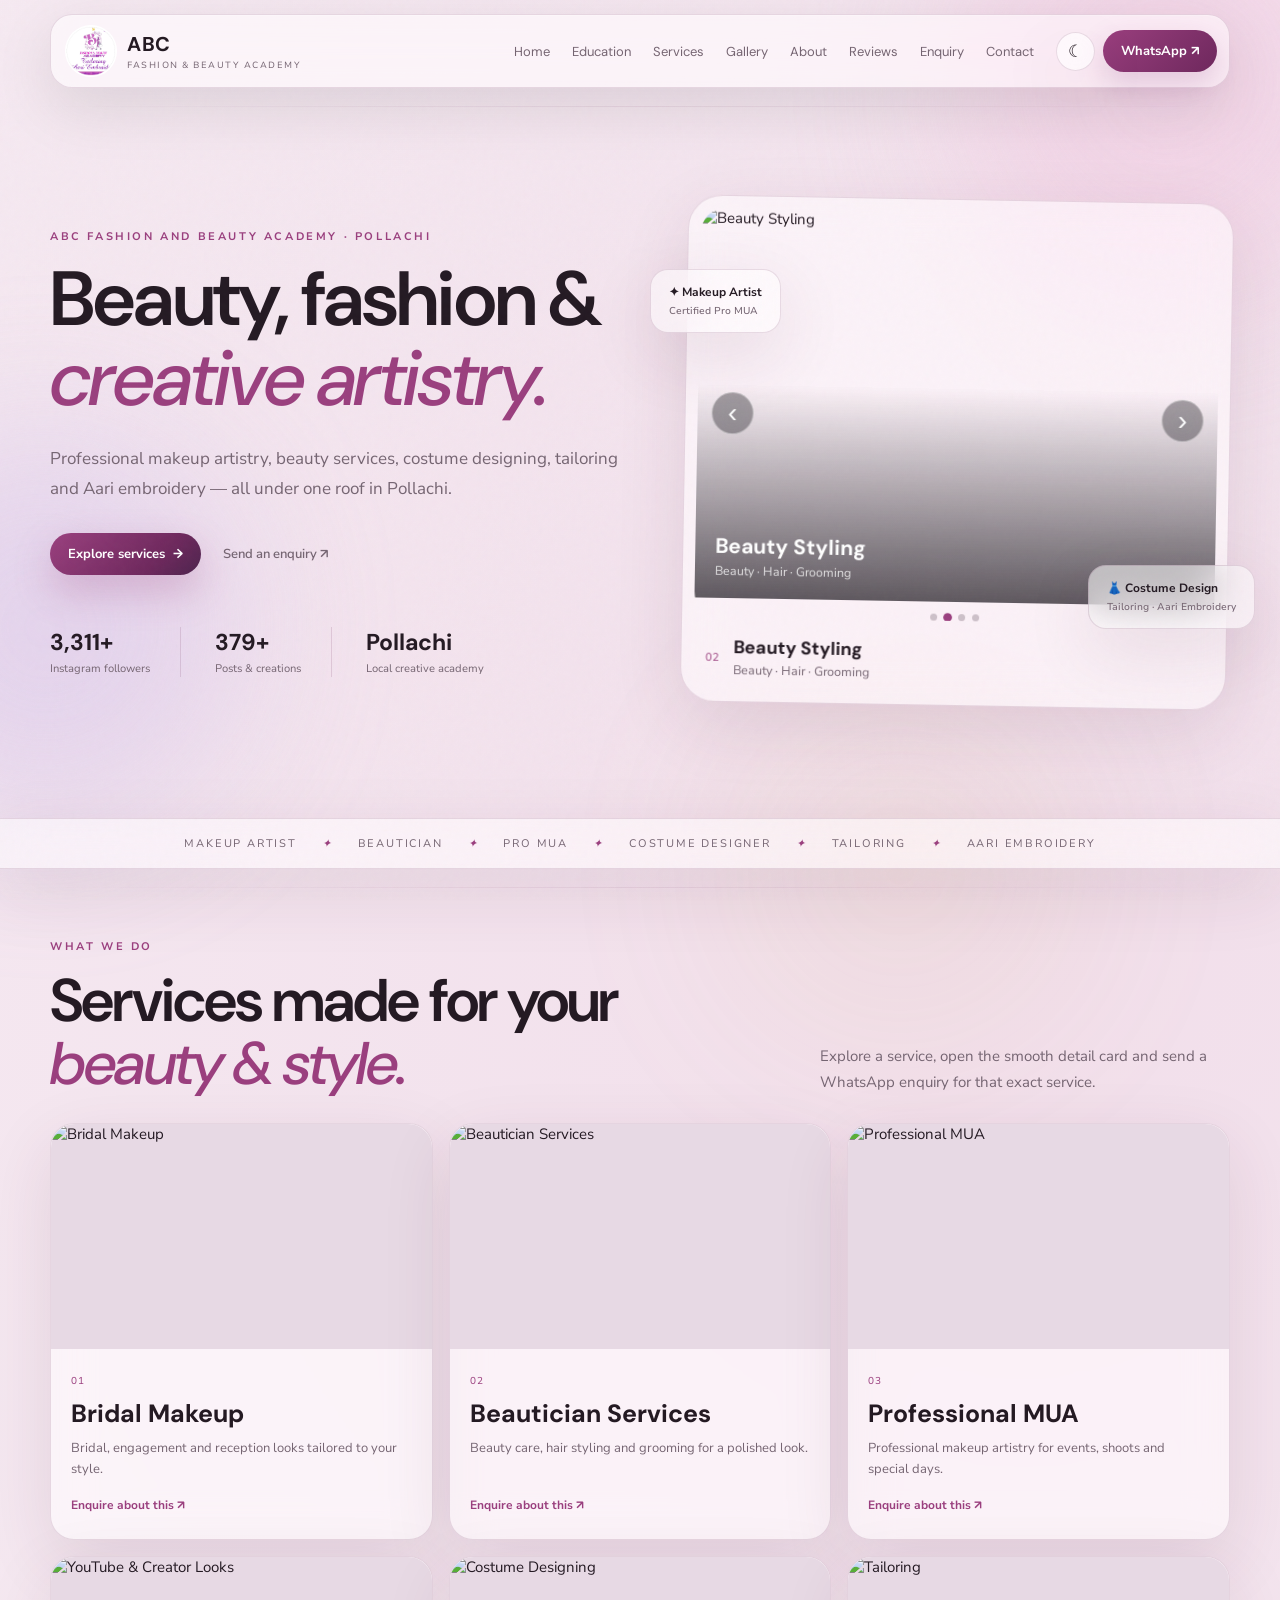
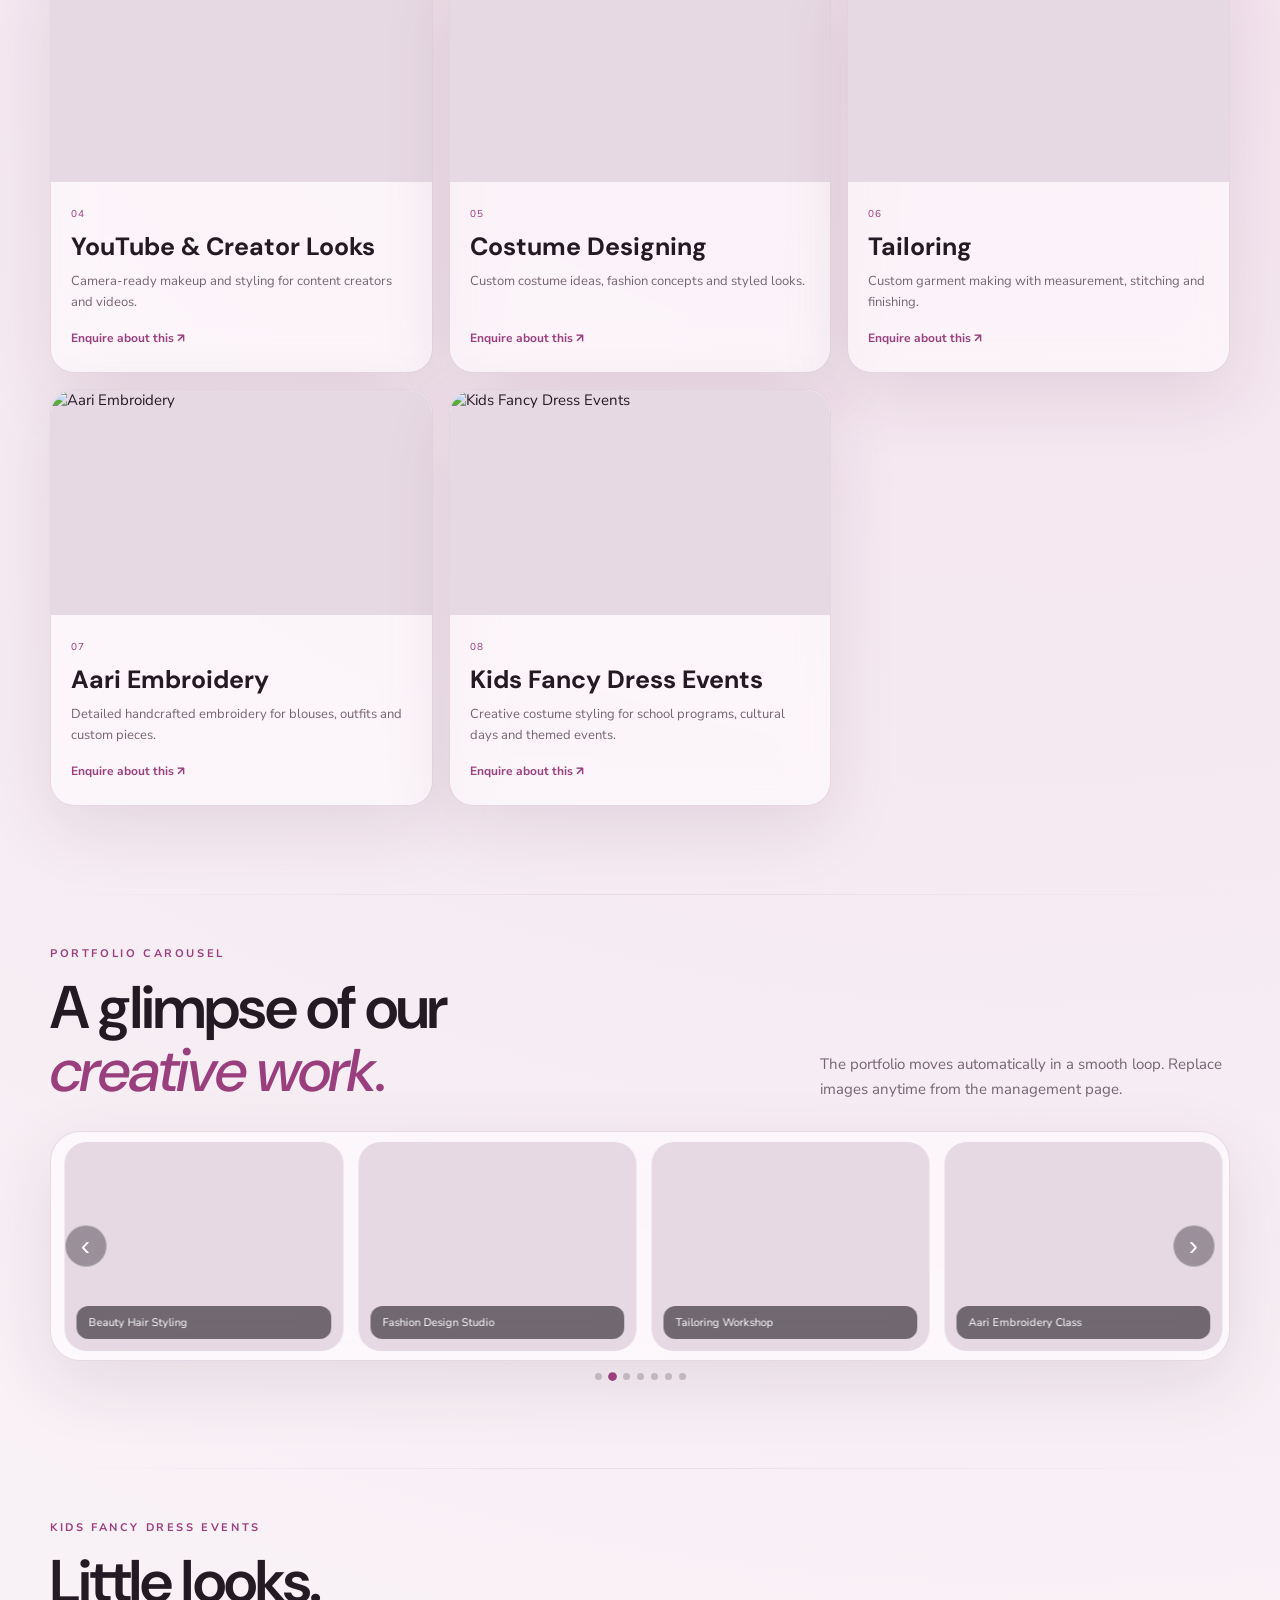
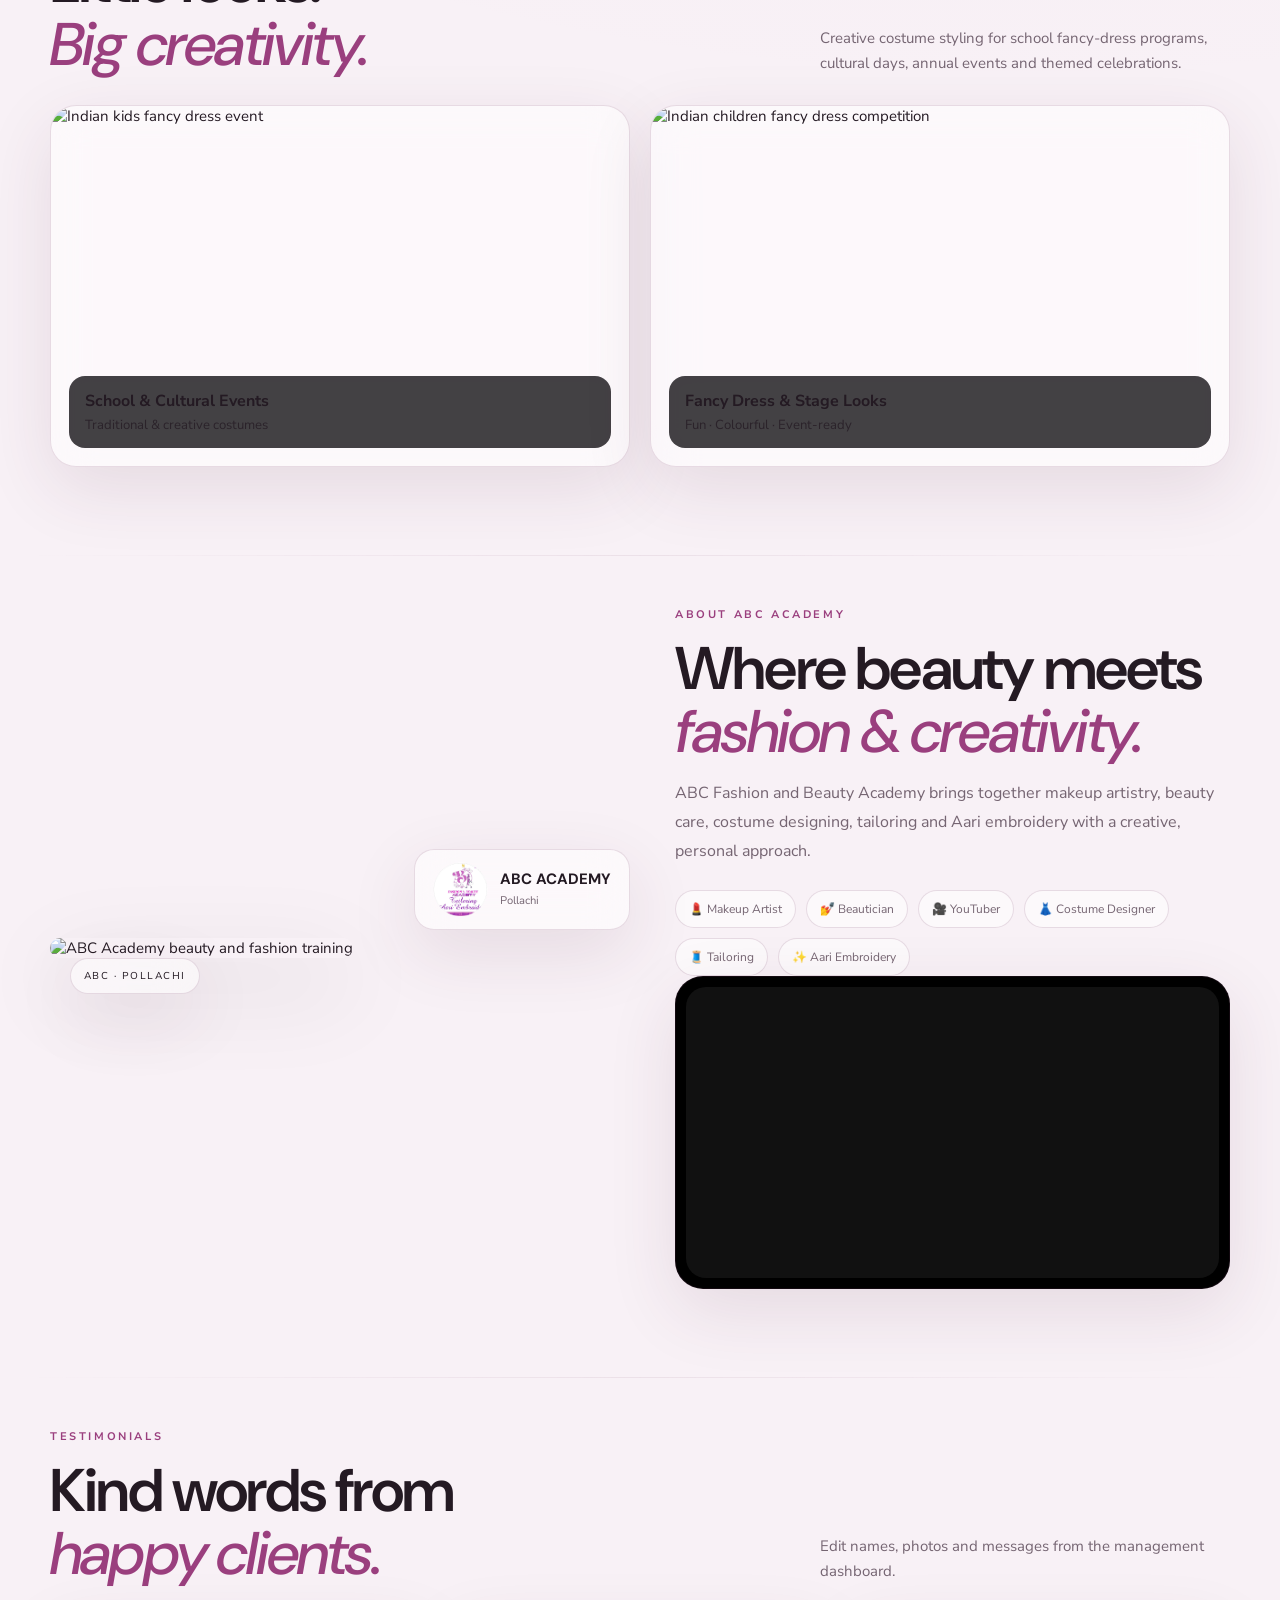
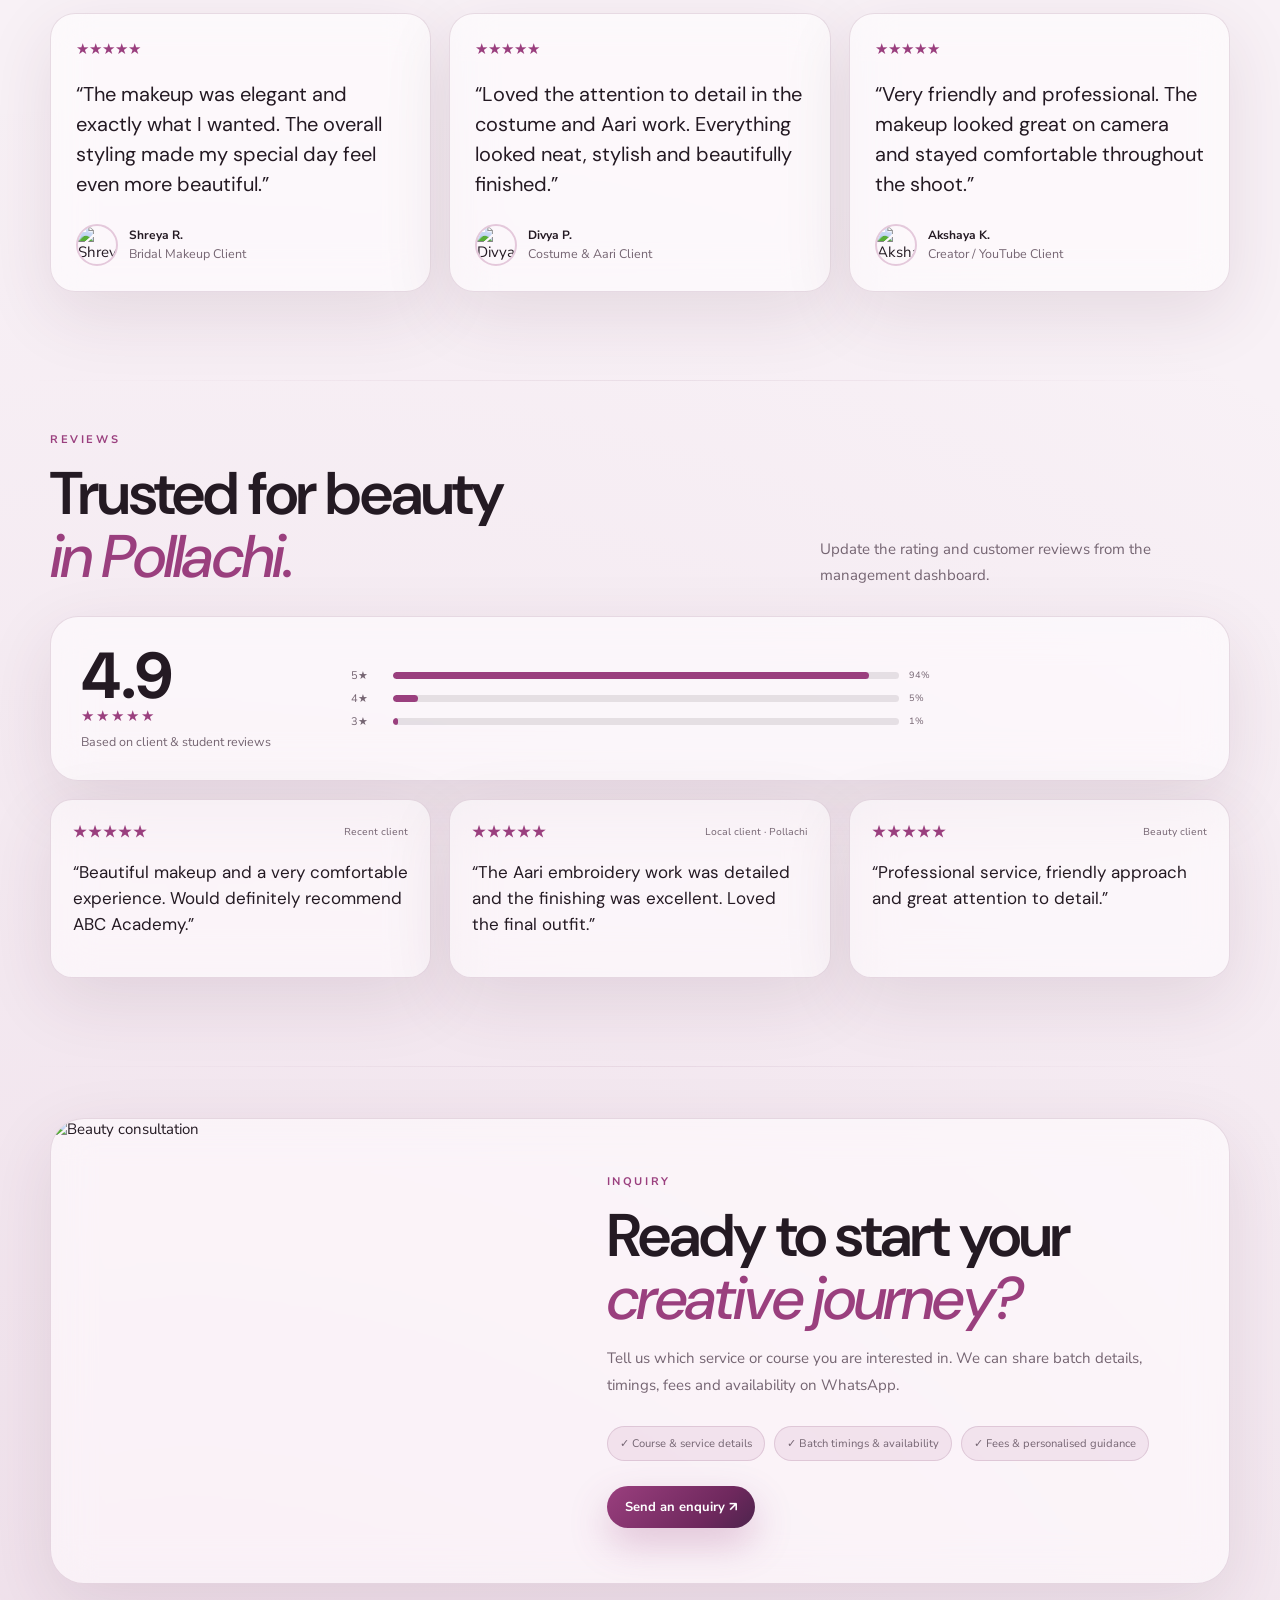
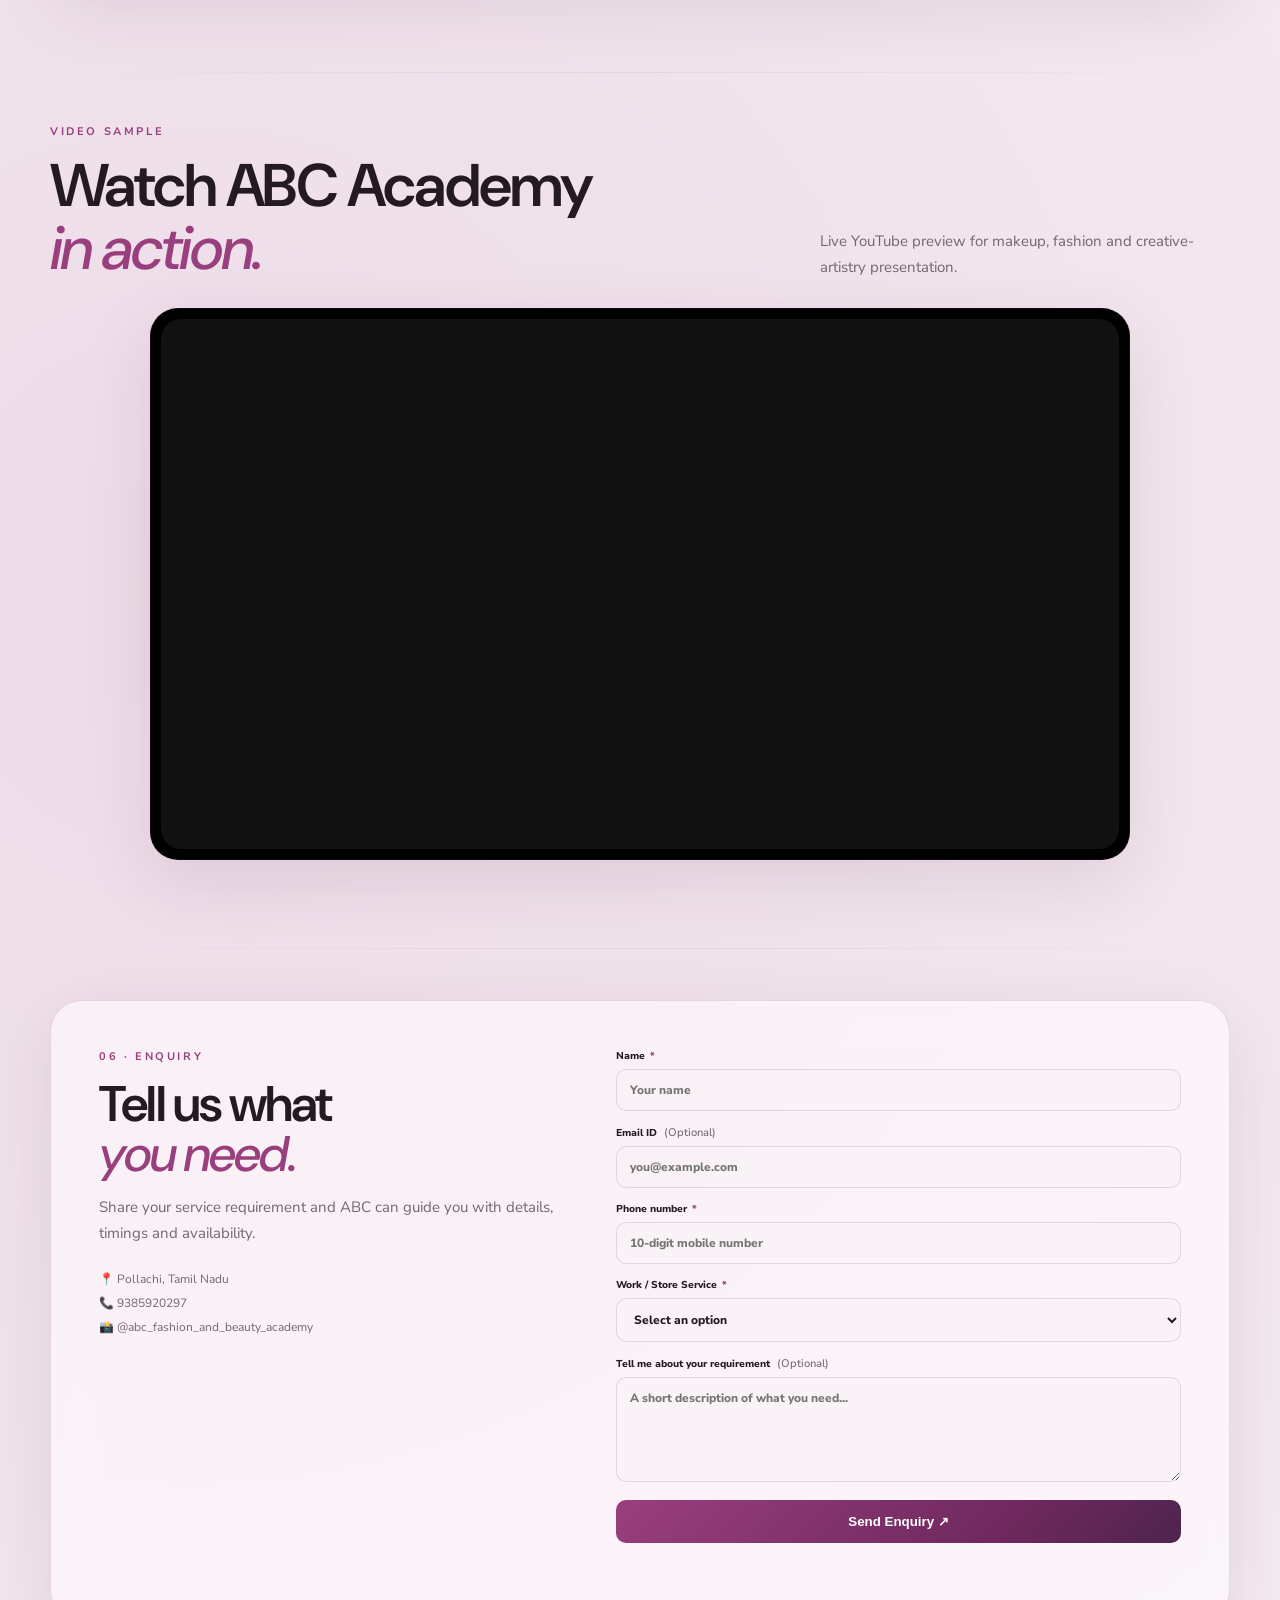
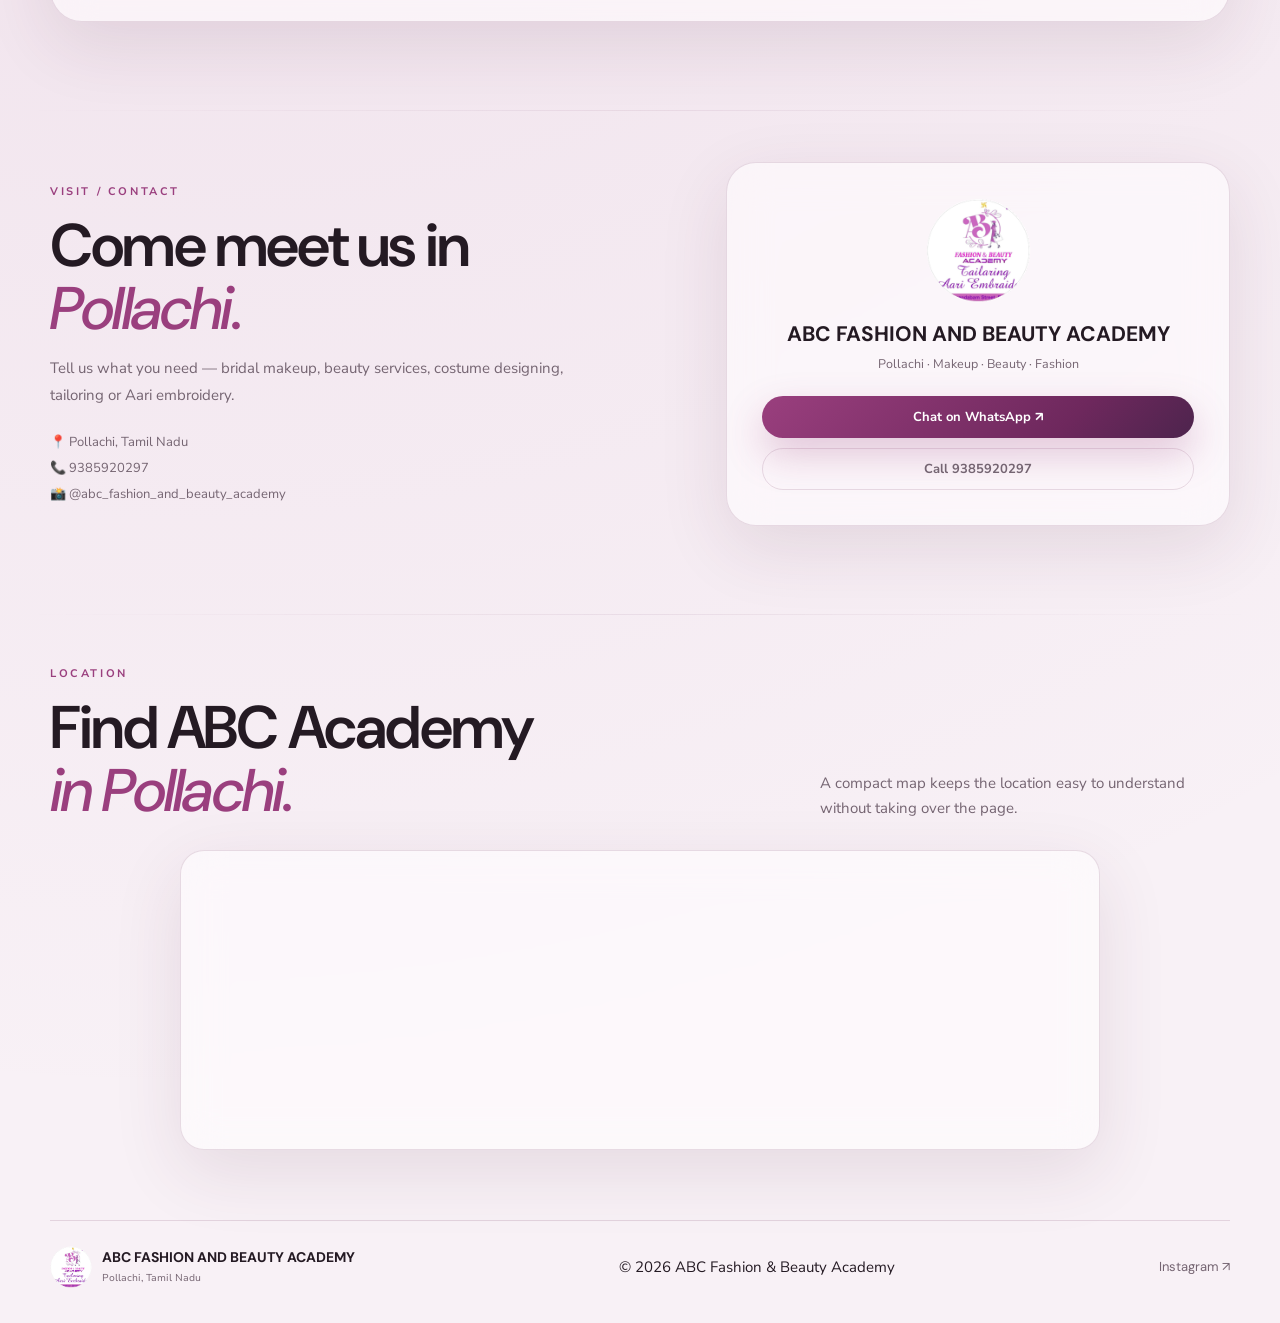
==== services.html @ 0297c8e2 "Update services.html" ====
<!DOCTYPE html>
<html lang="en">
<head>
<meta charset="UTF-8"><meta name="viewport" content="width=device-width, initial-scale=1.0">
<title>ABC Fashion & Beauty Academy | Pollachi</title>
<meta name="description" content="ABC Fashion and Beauty Academy Pollachi — Makeup artistry, beauty, costume designing, tailoring and Aari embroidery.">
<link rel="preconnect" href="https://fonts.googleapis.com"><link rel="preconnect" href="https://fonts.gstatic.com" crossorigin>
<link href="https://fonts.googleapis.com/css2?family=DM+Sans:wght@400;500;600;700&family=Nunito+Sans:wght@400;500;600;700;800&display=swap" rel="stylesheet">
<link rel="stylesheet" href="assets/style.css">
<link rel="stylesheet" href="assets/popup.css">
</head>
<body>
<div class="orb orb1"></div><div class="orb orb2"></div><div class="orb orb3"></div><div class="grain"></div>

<header class="nav glass">
  <a class="brand" href="#home"><img id="brandLogo" src="assets/logo.png" alt="ABC Fashion & Beauty Academy logo"><span><b id="brandName">ABC</b><small id="brandTag">FASHION & BEAUTY ACADEMY</small></span></a>
  <nav><a href="index.html">Home</a><a href="education.html">Education</a><a href="#services">Services</a><a href="#gallery">Gallery</a><a href="#about">About</a><a href="#reviews">Reviews</a><a href="#enquiry">Enquiry</a><a href="#contact">Contact</a></nav>
  <div class="nav-tools"><button class="theme-btn glass" id="themeToggle" aria-label="Toggle theme">☾</button><a class="nav-cta" id="navWhatsapp" href="#" target="_blank">WhatsApp ↗</a><button class="menu" id="menu">☰</button></div>
</header>

<main id="home">
<section class="hero section reveal">
  <div class="hero-copy">
    <div class="eyebrow" id="heroEyebrow">ABC FASHION AND BEAUTY ACADEMY · POLLACHI</div>
    <h1 id="heroTitle">Beauty, fashion &<br><em>creative artistry.</em></h1>
    <p id="heroCopy">Professional makeup artistry, beauty services, costume designing, tailoring and Aari embroidery — all under one roof in Pollachi.</p>
    <div class="actions"><a class="btn" href="#services">Explore services <span>→</span></a><a class="text-link" href="#contact">Send an enquiry ↗</a></div>
    <div class="stats"><div><strong id="stat1">3,311+</strong><span>Instagram followers</span></div><div><strong id="stat2">379+</strong><span>Posts & creations</span></div><div><strong id="stat3">Pollachi</strong><span>Local creative academy</span></div></div>
  </div>
  <div class="hero-visual">
    <div class="hero-card glass">
      <div class="carousel-stage">
        <div class="carousel-track" id="heroTrack"></div>
        <button class="carousel-btn prev" id="heroPrev" aria-label="Previous">‹</button><button class="carousel-btn next" id="heroNext" aria-label="Next">›</button>
        <div class="carousel-dots" id="heroDots"></div>
      </div>
      <div class="hero-caption"><span id="heroNumber">01</span><div><b id="heroCardTitle">Signature Bridal Makeup</b><small id="heroCardMeta">Makeup artistry · Styling</small></div></div>
    </div>
    <div class="badge glass">✦ <span id="badge1">Makeup Artist</span><br><small>Certified Pro MUA</small></div>
    <div class="badge2 glass">👗 <span id="badge2">Costume Design</span><br><small>Tailoring · Aari Embroidery</small></div>
  </div>
</section>

<section class="ticker glass"><span>MAKEUP ARTIST</span><i>✦</i><span>BEAUTICIAN</span><i>✦</i><span>PRO MUA</span><i>✦</i><span>COSTUME DESIGNER</span><i>✦</i><span>TAILORING</span><i>✦</i><span>AARI EMBROIDERY</span></section>

<section id="services" class="section reveal">
  <div class="section-head"><div><div class="eyebrow" id="spServicesEyebrowText">WHAT WE DO</div><h2 id="spServicesTitleText">Services made for your<br><em>beauty & style.</em></h2></div><p id="spServicesDescText">Explore a service, open the smooth detail card and send a WhatsApp enquiry for that exact service.</p></div>
  <div class="service-grid" id="serviceGrid"></div>
</section>

<section id="gallery" class="section gallery-section reveal">
  <div class="section-head"><div><div class="eyebrow" id="spGalleryEyebrowText">PORTFOLIO CAROUSEL</div><h2 id="spGalleryTitleText">A glimpse of our<br><em>creative work.</em></h2></div><p id="spGalleryDescText">The portfolio moves automatically in a smooth loop. Replace images anytime from the management page.</p></div>
  <div class="gallery-carousel glass">
    <button class="carousel-btn prev" id="galleryPrev">‹</button>
    <div class="gallery-track" id="galleryTrack"></div>
    <button class="carousel-btn next" id="galleryNext">›</button>
  </div>
  <div class="gallery-dots" id="galleryDots"></div>
</section>

<section id="kids-events" class="section reveal kids-events"><div class="section-head"><div><div class="eyebrow">KIDS FANCY DRESS EVENTS</div><h2>Little looks.<br><em>Big creativity.</em></h2></div><p>Creative costume styling for school fancy-dress programs, cultural days, annual events and themed celebrations.</p></div><div class="kids-grid"><article class="kids-card glass popup-card" data-popup-title="Kids Fancy Dress Events" data-popup-description="Colourful, age-appropriate costume coordination for school programs, cultural events and themed celebrations. Enquire for styling ideas, costume coordination and event-ready finishing." data-popup-image="https://sisjammu.in/images/Interhouse%20Fancy%20Dress%20Competition%20%2811%29.jpeg" data-popup-action="Enquire on WhatsApp"><img src="https://sisjammu.in/images/Interhouse%20Fancy%20Dress%20Competition%20%2811%29.jpeg" alt="Indian kids fancy dress event" loading="lazy"><div><b>School & Cultural Events</b><span>Traditional & creative costumes</span></div></article><article class="kids-card glass popup-card" data-popup-title="Creative Kids Styling" data-popup-description="Fun themed looks with simple hair, costume and stage-ready finishing designed for children." data-popup-image="https://www.stjosephbharariwal.com/assets/img/fancydress.jpg" data-popup-action="Enquire on WhatsApp"><img src="https://www.stjosephbharariwal.com/assets/img/fancydress.jpg" alt="Indian children fancy dress competition" loading="lazy"><div><b>Fancy Dress & Stage Looks</b><span>Fun · Colourful · Event-ready</span></div></article></div></section><section id="about" class="section about reveal">
  <div class="about-image">
    <img id="aboutImage" src="https://fashionmerch.net/images/textile_design_process.png" alt="ABC Academy beauty and fashion training">
    <div class="image-tag glass">ABC · POLLACHI</div>
    <div class="logo-card glass"><img id="aboutLogo" src="assets/logo.png" alt="ABC logo"><div><b>ABC ACADEMY</b><span id="aboutLocation">Pollachi</span></div></div>
  </div>
  <div class="about-copy">
    <div class="eyebrow" id="spAboutEyebrowText">ABOUT ABC ACADEMY</div><h2 id="spAboutTitleText">Where beauty meets<br><em>fashion & creativity.</em></h2>
    <p id="aboutText">ABC Fashion and Beauty Academy brings together makeup artistry, beauty care, costume designing, tailoring and Aari embroidery with a creative, personal approach.</p>
    <div class="roles" id="roles"></div>
 
    <div class="video-frame glass"><iframe
          src="https://www.youtube.com/embed/qw4BBqU9BPU?autoplay=1&mute=1&loop=1&playlist=qw4BBqU9BPU&rel=0&modestbranding=1"
          title="ABC Academy YouTube video sample" loading="lazy"
          allow="accelerometer; autoplay; clipboard-write; encrypted-media; gyroscope; picture-in-picture; web-share"
          referrerpolicy="strict-origin-when-cross-origin" allowfullscreen></iframe></div>
    

</section>

<section id="testimonials" class="section reveal">
  <div class="section-head"><div><div class="eyebrow" id="spTestimonialsEyebrowText">TESTIMONIALS</div><h2 id="spTestimonialsTitleText">Kind words from<br><em>happy clients.</em></h2></div><p id="spTestimonialsDescText">Edit names, photos and messages from the management dashboard.</p></div>
  <div class="testimonial-grid" id="testimonialGrid"></div>
</section>

<section id="reviews" class="section reviews reveal">
  <div class="section-head"><div><div class="eyebrow" id="spReviewsEyebrowText">REVIEWS</div><h2 id="spReviewsTitleText">Trusted for beauty<br><em>in Pollachi.</em></h2></div><p id="spReviewsDescText">Update the rating and customer reviews from the management dashboard.</p></div>
  <div class="review-summary glass"><div class="rating"><strong id="ratingValue">4.9</strong><span>★★★★★</span><small id="reviewCount">Based on client & student reviews</small></div><div class="bars"><div><span>5★</span><i><b style="width:94%"></b></i><small>94%</small></div><div><span>4★</span><i><b style="width:5%"></b></i><small>5%</small></div><div><span>3★</span><i><b style="width:1%"></b></i><small>1%</small></div></div></div>
  <div class="review-grid" id="reviewGrid"></div>
</section>

<section class="section inquiry reveal">
  <div class="inquiry-card glass scroll-card">
    <div class="inquiry-art"><img id="inquiryImage" src="https://lakmeacademy-delhi.in/assets/images/Short-term.jpg" alt="Beauty consultation"></div>
    <div class="inquiry-copy"><div class="eyebrow" id="spInquiryEyebrowText">INQUIRY</div><h2 id="inquiryTitle">Ready to start your<br><em>creative journey?</em></h2><p id="inquiryText">Tell us which service or course you are interested in. We can share batch details, timings, fees and availability on WhatsApp.</p><div class="inquiry-points" id="inquiryPoints"></div><a class="btn" id="inquiryWhatsapp" href="#" target="_blank">Send an enquiry ↗</a></div>
  </div>
</section>

<section id="video-sample" class="section reveal"><div class="section-head"><div><div class="eyebrow">VIDEO SAMPLE</div><h2>Watch ABC Academy<br><em>in action.</em></h2></div><p>Live YouTube preview for makeup, fashion and creative-artistry presentation.</p></div><div class="video-frame glass"><iframe src="https://www.youtube.com/embed/qw4BBqU9BPU?autoplay=1&mute=1&loop=1&playlist=qw4BBqU9BPU&rel=0&modestbranding=1" title="ABC Academy YouTube video sample" loading="lazy" allow="accelerometer; autoplay; clipboard-write; encrypted-media; gyroscope; picture-in-picture; web-share" referrerpolicy="strict-origin-when-cross-origin" allowfullscreen></iframe></div></section><section id="enquiry" class="section form-section reveal"><div class="form-card glass"><div class="form-copy"><div class="eyebrow">06 · ENQUIRY</div><h2 id="spFormTitleText">Tell us what<br><em>you need.</em></h2><p id="spFormTextText">Share your service requirement and ABC can guide you with details, timings and availability.</p><div class="form-contact"><span>📍 Pollachi, Tamil Nadu</span><span>📞 9385920297</span><span>📸 @abc_fashion_and_beauty_academy</span></div></div><form id="serviceEnquiryForm" novalidate><label>Name <span class="required-mark">*</span><input name="name" required placeholder="Your name"></label><label>Email ID <span class="optional-mark">(Optional)</span><input type="email" name="email" placeholder="you@example.com"></label><label>Phone number <span class="required-mark">*</span><input name="phone" inputmode="numeric" pattern="[0-9]{10}" maxlength="10" minlength="10" required placeholder="10-digit mobile number"></label><label>Work / Store Service <span class="required-mark">*</span><select name="service" required><option value="">Select an option</option><option>Bridal Makeup</option><option>Beautician Service</option><option>Professional MUA</option><option>Costume Designing</option><option>Tailoring</option><option>Aari Embroidery</option><option>YouTube / Creator Styling</option><option>Kids Fancy Dress & Event Styling</option><option>Other</option></select></label><label>Tell me about your requirement <span class="optional-mark">(Optional)</span><textarea name="message" placeholder="A short description of what you need..."></textarea></label><button class="form-submit" type="submit">Send Enquiry <span>↗</span></button><p class="form-status" id="serviceFormStatus"></p></form></div></section>
<section id="contact" class="section contact reveal">
  <div><div class="eyebrow">VISIT / CONTACT</div><h2>Come meet us in<br><em>Pollachi.</em></h2><p id="contactText">Tell us what you need — bridal makeup, beauty services, costume designing, tailoring or Aari embroidery.</p><div class="contact-info"><span id="contactLocation">📍 Pollachi, Tamil Nadu</span><span id="contactPhone">📞 9385920297</span><span id="contactInstagram">📸 @abc_fashion_and_beauty_academy</span></div></div>
  <div class="contact-card glass"><img id="contactLogo" src="assets/logo.png" alt="ABC logo"><b id="contactName">ABC FASHION AND BEAUTY ACADEMY</b><small id="contactTagline">Pollachi · Makeup · Beauty · Fashion</small><a class="btn" id="contactWhatsapp" href="#" target="_blank">Chat on WhatsApp ↗</a><a class="outline" id="contactCall" href="tel:+919385920297">Call 9385920297</a></div>
</section>

<section class="section map-section reveal">
  <div class="section-head"><div><div class="eyebrow" id="spMapEyebrowText">LOCATION</div><h2 id="spMapTitleText">Find ABC Academy<br><em>in Pollachi.</em></h2></div><p id="spMapDescText">A compact map keeps the location easy to understand without taking over the page.</p></div>
  <div class="map-wrap glass"><iframe id="mapFrame" title="ABC Academy map" src="" loading="lazy"></iframe></div>
</section>
</main>

<footer><div class="footer-brand"><img id="footerLogo" src="assets/logo.png" alt="ABC logo"><div><b id="footerName">ABC FASHION & BEAUTY ACADEMY</b><small id="footerLocation">Pollachi</small></div></div><span>© 2026 ABC Fashion & Beauty Academy</span><a id="footerInstagram" href="#" target="_blank">Instagram ↗</a></footer>
<script src="assets/cms-site.js"></script><script src="assets/app.js"></script>
<script>document.getElementById('serviceEnquiryForm').querySelector('input[name="phone"]').addEventListener('input',function(){this.value=this.value.replace(/\D/g,'').slice(0,10)});document.getElementById("serviceEnquiryForm").addEventListener("submit",e=>{e.preventDefault();const f=e.currentTarget,phone=f.phone.value.replace(/\D/g,"");const status=document.getElementById("serviceFormStatus");if(!/^\d{10}$/.test(phone)){status.textContent="Please enter a valid 10-digit phone number.";status.className="form-status error";f.phone.focus();return}const data=new FormData(f);const msg=`Hi ABC Fashion & Beauty Academy,\n\nName: ${data.get("name")}\nEmail: ${data.get("email")}\nPhone: ${phone}\nWork / Store Service: ${data.get("service")}\nRequirement: ${data.get("message")}`;window.open("https://wa.me/919385920297?text="+encodeURIComponent(msg),"_blank");status.textContent="Opening WhatsApp with your enquiry…";status.className="form-status success"});</script><script src="assets/popup.js"></script>
<script>(function(){const cards=document.querySelectorAll('.scroll-card');if(!cards.length)return;const io=new IntersectionObserver(es=>es.forEach(e=>{if(e.isIntersecting){e.target.classList.add('scroll-visible');io.unobserve(e.target)}}),{threshold:.12,rootMargin:'0px 0px -30px 0px'});cards.forEach(c=>io.observe(c));})();</script></body></html>
---- assets/style.css ----
:root{--bg:#f8f1f6;--text:#241a23;--muted:#756572;--accent:#9a3f7e;--accent2:#d48ab6;--card:rgba(255,255,255,.55);--border:rgba(116,55,98,.16);--shadow:0 22px 70px rgba(78,38,68,.11);--orb1:#efb9d9;--orb2:#c9b5e8;--ticker:rgba(255,255,255,.42)}
:root[data-theme=dark]{--bg:#0e0d12;--text:#f5edf3;--muted:#b9aab5;--accent:#e7a4cf;--accent2:#a978cb;--card:rgba(27,23,31,.58);--border:rgba(255,255,255,.12);--shadow:0 25px 80px rgba(0,0,0,.35);--orb1:#6e285e;--orb2:#33245f;--ticker:rgba(19,16,23,.52)}
*{box-sizing:border-box}html{scroll-behavior:smooth}body{margin:0;font-family:"DM Sans",sans-serif;color:var(--text);background:var(--bg);overflow-x:hidden;transition:background .35s,color .35s}.orb{position:fixed;border-radius:50%;filter:blur(80px);opacity:.36;pointer-events:none;z-index:-2}.orb1{width:430px;height:430px;background:var(--orb1);top:-130px;right:-100px}.orb2{width:390px;height:390px;background:var(--orb2);left:-150px;top:48%}.grain{position:fixed;inset:0;pointer-events:none;opacity:.025;background-image:url("data:image/svg+xml,%3Csvg viewBox='0 0 180 180' xmlns='http://www.w3.org/2000/svg'%3E%3Cfilter id='n'%3E%3CfeTurbulence type='fractalNoise' baseFrequency='.9' numOctaves='3' stitchTiles='stitch'/%3E%3C/filter%3E%3Crect width='100%25' height='100%25' filter='url(%23n)'/%3E%3C/svg%3E");z-index:20}.glass{background:var(--card);border:1px solid var(--border);box-shadow:var(--shadow);backdrop-filter:blur(20px) saturate(130%);-webkit-backdrop-filter:blur(20px) saturate(130%)}
.nav{position:sticky;top:14px;z-index:30;margin:14px auto 0;width:min(1180px,calc(100% - 32px));border-radius:22px;padding:10px 12px 10px 14px;display:flex;align-items:center;gap:22px}.brand{display:flex;align-items:center;gap:10px;text-decoration:none;color:var(--text);min-width:max-content}.brand img{width:52px;height:52px;object-fit:cover;border-radius:50%;background:#fff;border:1px solid rgba(255,255,255,.75)}.brand b{display:block;font-family:"DM Sans",sans-serif;font-size:20px;letter-spacing:.5px}.brand small{display:block;font-size:9px;letter-spacing:1.5px;color:var(--muted);margin-top:2px}.nav nav{display:flex;gap:22px;margin-left:auto}.nav nav a,footer a{font-size:13px;color:var(--muted);text-decoration:none}.nav nav a:hover,footer a:hover{color:var(--accent)}.nav-tools{display:flex;align-items:center;gap:8px}.theme-btn{width:39px;height:39px;border-radius:50%;border:1px solid var(--border);color:var(--text);font-size:17px;cursor:pointer}.nav-cta,.btn{display:inline-flex;align-items:center;justify-content:center;gap:8px;border:0;text-decoration:none;background:linear-gradient(135deg,var(--accent),#6e285d);color:#fff;border-radius:999px;padding:12px 18px;font-weight:700;font-size:13px;box-shadow:0 12px 30px rgba(127,45,112,.2)}.menu{display:none;background:none;border:0;font-size:23px;color:var(--text)}
.section{width:min(1180px,calc(100% - 32px));margin:0 auto;padding:92px 0}.hero{min-height:730px;display:grid;grid-template-columns:1.02fr .98fr;gap:65px;align-items:center;padding-top:70px}.eyebrow{font-size:11px;letter-spacing:2.6px;color:var(--accent);font-weight:700;margin-bottom:15px}.hero h1,.section h2{font-family:"DM Sans",sans-serif;font-weight:600;line-height:1.05;letter-spacing:-1.8px;margin:0}.hero h1{font-size:clamp(54px,6vw,88px)}em{color:var(--accent);font-weight:500}.hero-copy>p{max-width:590px;color:var(--muted);line-height:1.75;font-size:17px;margin:24px 0 30px}.actions{display:flex;gap:22px;align-items:center}.text-link{color:var(--muted);text-decoration:none;font-weight:600;font-size:13px}.stats{display:flex;gap:34px;margin-top:52px}.stats div{padding-right:30px;border-right:1px solid var(--border)}.stats div:last-child{border:0}.stats strong{display:block;font-family:"DM Sans",sans-serif;font-size:23px;color:var(--text)}.stats span{font-size:11px;color:var(--muted)}.hero-visual{position:relative}.hero-card{padding:12px;border-radius:34px;transform:rotate(1deg)}.hero-card>img{width:100%;aspect-ratio:4/3;display:block;object-fit:cover;border-radius:25px}.hero-caption{display:flex;gap:14px;padding:18px 12px 10px;align-items:center}.hero-caption>span{font-size:11px;color:var(--accent)}.hero-caption b{display:block;font-family:"DM Sans",sans-serif;font-size:18px}.hero-caption small{color:var(--muted)}.badge,.badge2{position:absolute;padding:14px 18px;border-radius:18px;font-weight:700;font-size:12px;color:var(--text)}.badge small,.badge2 small{display:block;color:var(--muted);font-weight:500;margin-top:4px}.badge{left:-34px;top:70px}.badge2{right:-25px;bottom:78px}.ticker{width:100%;border-left:0;border-right:0;border-radius:0;padding:17px calc((100% - 1180px)/2);display:flex;justify-content:center;gap:25px;align-items:center;flex-wrap:wrap;color:var(--muted);font-size:11px;letter-spacing:1.8px}.ticker i{color:var(--accent)}.section-head{display:flex;justify-content:space-between;gap:50px;align-items:end;margin-bottom:38px}.section h2{font-size:clamp(42px,4.7vw,65px)}.section-head>p{max-width:410px;color:var(--muted);line-height:1.7;margin:0}
.service-grid{display:grid;grid-template-columns:repeat(3,1fr);gap:18px}.service-card{border-radius:24px;overflow:hidden;transition:.3s transform}.service-card:hover{transform:translateY(-7px)}.card-image{height:220px;overflow:hidden;background:#e7d9e4}.card-image img{width:100%;height:100%;display:block;object-fit:cover}.service-body{padding:20px 20px 22px}.service-body>span{font-size:10px;color:var(--accent);letter-spacing:1px}.service-card h3{font-family:"DM Sans",sans-serif;font-size:25px;margin:8px 0;color:var(--text)}.service-card p{font-size:13px;color:var(--muted);line-height:1.6;min-height:42px;margin:0 0 14px}.service-card a{font-size:12px;color:var(--accent);font-weight:700;text-decoration:none}.gallery-grid{display:grid;grid-template-columns:repeat(4,1fr);gap:15px}.gallery-item{margin:0;position:relative;overflow:hidden;border-radius:22px;aspect-ratio:4/3;background:#e7d9e4}.gallery-item img{width:100%;height:100%;object-fit:cover;display:block;transition:.3s}.gallery-item:hover img{transform:scale(1.035)}.gallery-item figcaption{position:absolute;left:12px;right:12px;bottom:12px;padding:9px 12px;border-radius:12px;background:rgba(15,12,17,.55);color:#fff;font-size:11px;backdrop-filter:blur(12px)}
.about{display:grid;grid-template-columns:1fr 1fr;gap:70px;align-items:center}.about-image{position:relative}.about-image>img{width:100%;aspect-ratio:4/3;object-fit:cover;border-radius:32px}.logo-card{position:absolute;right:-25px;bottom:28px;padding:12px 18px;border-radius:20px;display:flex;align-items:center;gap:12px}.logo-card img{width:55px;height:55px;border-radius:50%;object-fit:cover}.logo-card b{display:block;font-family:"DM Sans",sans-serif;color:var(--text)}.logo-card span{font-size:11px;color:var(--muted)}.about-copy p{color:var(--muted);line-height:1.8;font-size:16px;max-width:540px}.roles{display:flex;flex-wrap:wrap;gap:10px;margin-top:25px}.roles span{padding:10px 13px;background:var(--card);border:1px solid var(--border);border-radius:999px;font-size:12px;color:var(--muted)}
.testimonial-grid,.review-grid{display:grid;grid-template-columns:repeat(3,1fr);gap:18px}.quote{border-radius:25px;padding:25px}.stars,.quote p{color:var(--accent)}.quote p{font-family:"DM Sans",sans-serif;font-size:20px;line-height:1.5;color:var(--text)}.person{display:flex;gap:11px;align-items:center;margin-top:25px}.person>span{width:38px;height:38px;border-radius:50%;display:grid;place-items:center;background:color-mix(in srgb,var(--accent) 16%,transparent);color:var(--accent);font-size:11px;font-weight:700}.person b{display:block;font-size:12px}.person small{color:var(--muted)}.review-summary{display:flex;align-items:center;gap:80px;padding:30px;border-radius:28px;margin-bottom:18px}.rating strong{font-family:"DM Sans",sans-serif;font-size:65px;color:var(--text);display:block;line-height:.9}.rating span{color:var(--accent);letter-spacing:2px}.rating small{display:block;color:var(--muted);margin-top:7px}.bars{flex:1;max-width:600px}.bars>div{display:grid;grid-template-columns:32px 1fr 42px;align-items:center;gap:10px;margin:8px 0;font-size:11px;color:var(--muted)}.bars i{height:7px;background:color-mix(in srgb,var(--text) 10%,transparent);border-radius:99px;overflow:hidden}.bars i b{height:100%;display:block;background:var(--accent);border-radius:99px}.review{padding:22px;border-radius:22px}.review>div{display:flex;justify-content:space-between;align-items:center}.review>div b{color:var(--accent);letter-spacing:2px}.review>div span{font-size:10px;color:var(--muted)}.review p{font-family:"DM Sans",sans-serif;font-size:17px;line-height:1.55;color:var(--text)}
.contact{display:grid;grid-template-columns:1.1fr .9fr;gap:60px;align-items:center;padding-bottom:110px}.contact>div:first-child p{color:var(--muted);line-height:1.8;max-width:570px}.contact-info{display:flex;flex-direction:column;gap:8px;color:var(--muted);font-size:13px;margin-top:24px}.contact-card{border-radius:30px;padding:35px;text-align:center}.contact-card>img{width:105px;height:105px;border-radius:50%;object-fit:cover;margin-bottom:12px}.contact-card>b{display:block;font-family:"DM Sans",sans-serif;font-size:21px;color:var(--text)}.contact-card>small{display:block;color:var(--muted);margin:7px 0 24px}.contact-card .btn,.contact-card .outline{width:100%}.outline{display:flex;justify-content:center;margin-top:10px;padding:11px;border:1px solid var(--border);border-radius:999px;color:var(--muted);text-decoration:none;font-size:13px;font-weight:700}footer{width:min(1180px,calc(100% - 32px));margin:auto;border-top:1px solid var(--border);padding:25px 0 35px;display:flex;align-items:center;justify-content:space-between;gap:20px}.footer-brand{display:flex;align-items:center;gap:10px}.footer-brand img{width:42px;height:42px;border-radius:50%}.footer-brand b{display:block;font-family:"DM Sans",sans-serif;font-size:14px;color:var(--text)}.footer-brand small{color:var(--muted);font-size:10px}.nav-cta:hover,.btn:hover{transform:translateY(-2px);filter:brightness(1.05)}
@media(max-width:900px){.nav nav{display:none;position:absolute;top:75px;left:0;right:0;flex-direction:column;gap:16px;padding:18px;border-radius:18px}.nav nav.open{display:flex;background:var(--card);backdrop-filter:blur(20px)}.menu{display:block}.nav-cta{display:none}.hero{grid-template-columns:1fr;padding-top:55px}.hero-visual{max-width:650px;margin:auto}.service-grid{grid-template-columns:repeat(2,1fr)}.gallery-grid{grid-template-columns:repeat(2,1fr)}.about,.contact{grid-template-columns:1fr}.testimonial-grid,.review-grid{grid-template-columns:1fr}.section-head{align-items:start;flex-direction:column;gap:15px}.review-summary{gap:35px}}
@media(max-width:600px){.section{padding:68px 0}.hero h1{font-size:48px}.hero-copy>p{font-size:15px}.stats{gap:15px;flex-wrap:wrap;margin-top:38px}.stats div{padding-right:15px}.stats strong{font-size:19px}.stats span{font-size:9px}.service-grid,.gallery-grid{grid-template-columns:1fr}.badge{left:-8px;top:25px}.badge2{right:-8px;bottom:55px}.ticker{padding:16px}.review-summary{flex-direction:column;align-items:flex-start}.contact-card{padding:25px 18px}footer{flex-direction:column;align-items:flex-start}.nav{width:calc(100% - 20px)}}

:root{--gold:#d9b36c;--glass-hi:rgba(255,255,255,.20)}
:root[data-theme=dark]{--glass-hi:rgba(255,255,255,.08)}
body{background-image:radial-gradient(circle at 80% 10%,color-mix(in srgb,var(--accent2) 18%,transparent),transparent 28%),radial-gradient(circle at 15% 75%,color-mix(in srgb,var(--accent) 12%,transparent),transparent 30%)}
.orb3{position:fixed;width:300px;height:300px;border-radius:50%;right:18%;bottom:-120px;background:#d9b36c;filter:blur(110px);opacity:.12;pointer-events:none;z-index:-2}
.nav{box-shadow:0 20px 60px rgba(0,0,0,.10),inset 0 1px 0 var(--glass-hi)}
.section{position:relative}
.section:after{content:"";position:absolute;inset:18px -25px auto;height:1px;background:linear-gradient(90deg,transparent,var(--border),transparent);opacity:.55;pointer-events:none}
.btn{background:linear-gradient(135deg,var(--accent),#6e285d 70%,#4d244d);box-shadow:0 16px 38px color-mix(in srgb,var(--accent) 28%,transparent)}
.hero-card{position:relative;overflow:hidden}
.carousel-stage{position:relative;overflow:hidden;border-radius:25px}
.hero-slide{position:absolute;inset:0;opacity:0;transform:scale(1.04);transition:opacity .7s ease,transform 1s ease}
.hero-slide.active{position:relative;opacity:1;transform:scale(1)}
.hero-slide img{width:100%;aspect-ratio:4/3;display:block;object-fit:cover}
.slide-shade{position:absolute;inset:0;background:linear-gradient(180deg,transparent 45%,rgba(10,6,13,.65))}
.slide-label{position:absolute;left:20px;bottom:18px;color:#fff}
.slide-label b{display:block;font-family:"DM Sans",sans-serif;font-size:21px}
.slide-label small{opacity:.8}
.carousel-btn{position:absolute;top:50%;transform:translateY(-50%);z-index:4;width:42px;height:42px;border-radius:50%;border:1px solid rgba(255,255,255,.35);background:rgba(15,10,18,.35);color:#fff;font-size:28px;line-height:1;backdrop-filter:blur(14px);cursor:pointer;transition:.25s}
.carousel-btn:hover{background:var(--accent);transform:translateY(-50%) scale(1.08)}
.carousel-btn.prev{left:14px}.carousel-btn.next{right:14px}
.carousel-dots,.gallery-dots{display:flex;justify-content:center;gap:7px;margin-top:12px}
.carousel-dots button,.gallery-dots button{width:7px;height:7px;border-radius:50%;border:0;background:var(--muted);opacity:.35;cursor:pointer;padding:0}
.carousel-dots button.active,.gallery-dots button.active{opacity:1;background:var(--accent);transform:scale(1.25)}
.service-card{position:relative;min-height:400px;cursor:pointer;overflow:visible;isolation:isolate}
.service-card:before{content:"";position:absolute;inset:-1px;border-radius:25px;background:linear-gradient(135deg,color-mix(in srgb,var(--accent) 20%,transparent),transparent 40%,color-mix(in srgb,var(--gold) 15%,transparent));opacity:0;transition:.35s;z-index:-1}
.service-card:hover:before{opacity:1}
.service-card:hover{transform:translateY(-9px) scale(1.012);z-index:5}
.service-card .card-image{height:225px;border-radius:24px 24px 0 0}
.service-card .service-body{padding-bottom:25px}
.gallery-carousel{position:relative;border-radius:30px;padding:14px;overflow:hidden}
.gallery-track{display:flex;gap:15px;transition:transform .55s cubic-bezier(.2,.8,.2,1);will-change:transform}
.gallery-item{flex:0 0 calc((100% - 45px)/4);aspect-ratio:4/3}
.gallery-item img{filter:saturate(.96);transition:.45s}
.gallery-item:hover img{transform:scale(1.06);filter:saturate(1.08)}
.gallery-carousel .carousel-btn{top:50%}
.about-image>img{filter:saturate(.95);box-shadow:0 30px 90px rgba(0,0,0,.16)}
.image-tag{position:absolute;top:20px;left:20px;padding:10px 13px;border-radius:999px;font-size:10px;letter-spacing:1.5px}
.about-video{margin-top:30px;padding:10px;border-radius:24px}
.video-head{display:flex;justify-content:space-between;align-items:center;padding:8px 8px 12px 12px;font-size:10px;letter-spacing:1.7px;color:var(--accent);font-weight:800}
.video-head small{letter-spacing:0;color:var(--muted);font-weight:500}
.video-frame{position:relative;aspect-ratio:16/9;border-radius:18px;overflow:hidden;background:#000}
.video-frame iframe{width:100%;height:100%;border:0}
.quote{transition:.3s;overflow:hidden}
.quote:hover,.review:hover,.review-summary:hover,.inquiry-card:hover,.map-wrap:hover{transform:translateY(-5px)}
.person img{width:42px;height:42px;border-radius:50%;object-fit:cover;border:2px solid color-mix(in srgb,var(--accent) 25%,transparent)}
.inquiry-card{display:grid;grid-template-columns:.85fr 1.15fr;gap:0;overflow:hidden;border-radius:34px;transition:.3s}
.inquiry-art{min-height:430px;overflow:hidden}
.inquiry-art img{width:100%;height:100%;object-fit:cover;display:block}
.inquiry-copy{padding:55px 55px;display:flex;flex-direction:column;justify-content:center}
.inquiry-copy p{color:var(--muted);line-height:1.8;max-width:550px}
.inquiry-points{display:flex;flex-wrap:wrap;gap:9px;margin:12px 0 25px}
.inquiry-points span{font-size:11px;padding:9px 12px;border-radius:999px;background:color-mix(in srgb,var(--accent) 9%,transparent);border:1px solid var(--border);color:var(--muted)}
.inquiry-copy .btn{width:max-content}
.map-wrap{height:460px;border-radius:30px;overflow:hidden;padding:8px;transition:.3s}
.map-wrap iframe{width:100%;height:100%;border:0;border-radius:23px;filter:saturate(.85)}
.required-mark{color:var(--accent);font-weight:800;margin-left:2px}.optional-mark{color:var(--muted);font-size:11px;font-weight:500;margin-left:4px}.scroll-card{opacity:0;transform:translateY(34px) scale(.985);transition:opacity .7s ease,transform .7s cubic-bezier(.2,.7,.2,1);will-change:transform,opacity}.scroll-card.scroll-visible{opacity:1;transform:none}.scroll-card:nth-child(2){transition-delay:.08s}.scroll-card:nth-child(3){transition-delay:.16s}.scroll-card:nth-child(4){transition-delay:.24s}.scroll-card:nth-child(5){transition-delay:.32s}.scroll-card:nth-child(n+6){transition-delay:.38s}.reveal{opacity:0;transform:translateY(22px);transition:opacity .75s ease,transform .75s ease}
.reveal.visible{opacity:1;transform:none}
@media(max-width:900px){.gallery-item{flex-basis:calc((100% - 15px)/2)}.inquiry-card{grid-template-columns:1fr}.inquiry-art{min-height:300px}.inquiry-copy{padding:38px 28px}}
@media(max-width:600px){.gallery-item{flex-basis:100%}.map-wrap{height:350px}.inquiry-art{min-height:260px}.inquiry-copy{padding:30px 22px}}

.form-section{padding-top:20px}.form-card{display:grid;grid-template-columns:.9fr 1.1fr;gap:55px;border-radius:32px;padding:48px}.form-copy h2{font-family:"DM Sans",sans-serif;font-size:50px;line-height:1;margin:12px 0}.form-copy h2 em{color:var(--accent);font-weight:500}.form-copy>p{color:var(--muted);line-height:1.75;max-width:500px}.form-contact{display:flex;flex-direction:column;gap:8px;color:var(--muted);font-size:12px;margin-top:25px}.form-card form{display:flex;flex-direction:column;gap:14px}.form-card label{font-size:10px;font-weight:800;color:var(--text)}.form-card input,.form-card select,.form-card textarea{width:100%;margin-top:6px;border:1px solid var(--border);background:color-mix(in srgb,var(--bg) 70%,transparent);color:var(--text);border-radius:10px;padding:12px 13px;font:inherit;font-size:12px;outline:none;transition:.25s}.form-card textarea{min-height:105px;resize:vertical}.form-card input:focus,.form-card select:focus,.form-card textarea:focus{border-color:var(--accent);box-shadow:0 0 0 3px color-mix(in srgb,var(--accent) 10%,transparent)}.form-submit{border:0;border-radius:10px;padding:14px;background:linear-gradient(135deg,var(--accent),#6e285d 70%,#4d244d);color:#fff;font-weight:800;cursor:pointer;transition:.25s}.form-submit:hover{transform:translateY(-2px)}.form-status{font-size:11px;margin:0;min-height:16px}.form-status.error{color:#c94b4b}.form-status.success{color:#4b9b72}@media(max-width:900px){.form-card{grid-template-columns:1fr;gap:35px;padding:35px 28px}}@media(max-width:600px){.form-card{padding:28px 20px}.form-copy h2{font-size:40px}}

/* ABC readability, spacing and responsive sizing refinements */
body{font-family:"Nunito Sans","DM Sans",sans-serif;font-size:15px}.nav nav a,footer a{font-family:"DM Sans",sans-serif}.brand b,.hero h1,.section h2,.service-card h3,.quote p,.review p,.rating strong,.contact-card>b,.footer-brand b{font-family:"DM Sans",sans-serif}.section{padding:70px 0}.section-head{margin-bottom:28px}.service-grid{gap:16px}.card-image{height:200px}.about-image>img{max-height:470px}.inquiry-art{min-height:380px;max-height:420px}.map-wrap{height:300px;max-width:920px;margin:0 auto;border-radius:24px}.map-wrap iframe{border-radius:18px}.gallery-carousel{padding:10px}.review>div b,.stars{transition:transform .3s ease,text-shadow .3s ease}.review:hover>div b,.quote:hover .stars{transform:scale(1.08);text-shadow:0 0 8px color-mix(in srgb,var(--accent) 70%,transparent),0 0 20px color-mix(in srgb,var(--accent) 45%,transparent)}@media(max-width:600px){.section{padding:55px 0}.map-wrap{height:250px}.about-image>img{max-height:360px}.inquiry-art{min-height:280px;max-height:320px}}


/* Safe YouTube showcase: no broken iframe/error panel */
.youtube-showcase{position:relative;aspect-ratio:16/9;border-radius:20px;overflow:hidden;background:linear-gradient(135deg,#2a1b25,#111);isolation:isolate}
.youtube-showcase:before{content:"";position:absolute;inset:0;background:linear-gradient(180deg,rgba(10,6,13,.05),rgba(10,6,13,.78));z-index:0}
.youtube-showcase .yt-poster{width:100%;height:100%;object-fit:cover;display:block;opacity:.92;transition:transform .7s ease,filter .4s ease}
.youtube-showcase:hover .yt-poster{transform:scale(1.035);filter:saturate(1.08)}
.youtube-play{position:absolute;left:50%;top:50%;transform:translate(-50%,-50%);z-index:2;width:76px;height:76px;border:0;border-radius:50%;background:rgba(255,255,255,.94);color:#8d3c70;font-size:30px;line-height:1;display:grid;place-items:center;box-shadow:0 14px 40px rgba(0,0,0,.28);cursor:pointer;transition:.3s}
.youtube-showcase:hover .youtube-play{transform:translate(-50%,-50%) scale(1.08);box-shadow:0 0 0 10px rgba(255,255,255,.10),0 18px 50px rgba(0,0,0,.35)}
.youtube-copy{position:absolute;left:20px;right:20px;bottom:18px;z-index:2;color:#fff}.youtube-copy b{display:block;font-family:"DM Sans",sans-serif;font-size:20px}.youtube-copy span{font-size:11px;opacity:.82}
.youtube-badge{position:absolute;top:16px;left:16px;z-index:2;padding:8px 11px;border-radius:999px;background:rgba(10,6,13,.5);backdrop-filter:blur(12px);color:#fff;font-size:9px;letter-spacing:1.5px;font-weight:800}
@media(max-width:600px){.youtube-play{width:60px;height:60px;font-size:24px}.youtube-copy b{font-size:16px}}

.video-frame{width:min(100%,980px);margin:0 auto;padding:10px;border-radius:28px;overflow:hidden}.video-frame iframe{display:block;width:100%;aspect-ratio:16/9;border:0;border-radius:20px;background:#111}.kids-grid{display:grid;grid-template-columns:repeat(2,minmax(0,1fr));gap:20px}.kids-card{position:relative;overflow:hidden;border-radius:26px;cursor:pointer}.kids-card img{display:block;width:100%;height:360px;object-fit:cover}.kids-card>div{position:absolute;left:18px;right:18px;bottom:18px;padding:14px 16px;border-radius:16px;background:rgba(15,12,16,.78);backdrop-filter:blur(10px);display:flex;flex-direction:column;gap:4px}.kids-card b{font-size:1rem}.kids-card span{font-size:.82rem;opacity:.78}.kids-card:hover img{transform:scale(1.04);transition:transform .5s ease}@media(max-width:760px){.kids-grid{grid-template-columns:1fr}.kids-card img{height:280px}}

/* Mobile-only: remove glass effect from the navigation/header and its opened menu. */
@media(max-width:600px){
  .nav.glass{background:var(--bg);backdrop-filter:none;-webkit-backdrop-filter:none;box-shadow:none;border-color:var(--border)}
  .nav nav.open{background:var(--bg);backdrop-filter:none;-webkit-backdrop-filter:none;box-shadow:0 12px 30px rgba(0,0,0,.08)}
}

@media(prefers-reduced-motion:reduce){html{scroll-behavior:auto}.scroll-card,.reveal{transition:none!important;transform:none!important;opacity:1!important}}
---- assets/popup.css ----
/* Smooth ABC card detail popup */
.card-popup{position:fixed;inset:0;z-index:9999;display:flex;align-items:center;justify-content:center;padding:22px;background:rgba(8,6,12,.58);backdrop-filter:blur(14px) saturate(125%);-webkit-backdrop-filter:blur(14px);opacity:0;visibility:hidden;pointer-events:none;transition:opacity .34s ease,visibility .34s ease}
.card-popup.active{opacity:1;visibility:visible;pointer-events:auto}
.popup-content{position:relative;width:min(960px,94vw);max-height:min(760px,90vh);display:grid;grid-template-columns:minmax(300px,.9fr) minmax(320px,1.1fr);overflow:hidden;border:1px solid var(--border);border-radius:30px;background:color-mix(in srgb,var(--card) 92%,var(--bg));box-shadow:0 35px 100px rgba(0,0,0,.32),inset 0 1px 0 var(--glass-hi);transform:translateY(20px) scale(.94);transition:transform .42s cubic-bezier(.2,.8,.2,1)}
.card-popup.active .popup-content{transform:none}
.popup-content>img{width:100%;height:100%;min-height:360px;object-fit:cover;display:block;background:#221a21}
.popup-text{padding:42px 42px 38px;display:flex;flex-direction:column;justify-content:center;min-width:0;overflow:auto}
.popup-kicker{font-size:10px;letter-spacing:2px;color:var(--accent);font-weight:800}
.popup-text h2{font-family:"DM Sans",sans-serif;font-size:clamp(30px,4vw,48px);line-height:1.05;letter-spacing:-1px;margin:10px 0 16px;color:var(--text)}
.popup-text p{margin:0;color:var(--muted);font-size:14px;line-height:1.8;max-width:620px}
.popup-btn{display:inline-flex;align-items:center;justify-content:center;gap:8px;width:max-content;margin-top:24px;padding:12px 20px;border-radius:999px;background:linear-gradient(135deg,var(--accent),#6e285d 70%,#4d244d);color:#fff;text-decoration:none;font-size:12px;font-weight:800;box-shadow:0 14px 34px color-mix(in srgb,var(--accent) 22%,transparent);transition:transform .25s ease,filter .25s ease}
.popup-btn:hover{transform:translateY(-2px);filter:brightness(1.06)}
.popup-close{position:absolute;right:14px;top:14px;width:42px;height:42px;border:1px solid rgba(255,255,255,.2);border-radius:50%;background:rgba(10,8,13,.62);color:#fff;font-size:27px;line-height:1;cursor:pointer;z-index:3;backdrop-filter:blur(12px);transition:transform .2s ease,background .2s ease}
.popup-close:hover{transform:rotate(6deg) scale(1.06);background:var(--accent)}
.popup-card{cursor:pointer}
@media(max-width:760px){.card-popup{padding:14px}.popup-content{width:100%;max-height:92vh;grid-template-columns:1fr;border-radius:25px}.popup-content>img{height:230px;min-height:230px}.popup-text{padding:27px 24px 25px}.popup-text h2{font-size:32px}.popup-text p{font-size:13px;line-height:1.7}.popup-btn{width:100%}}
@media(prefers-reduced-motion:reduce){.card-popup,.popup-content,.popup-btn,.popup-close{transition:none}}

/* Smooth, age-friendly popup */
.popup-content{transition:transform .48s cubic-bezier(.16,1,.3,1),opacity .3s ease}.card-popup{transition:opacity .28s ease,visibility .28s ease}.popup-text h2{font-family:"DM Sans",sans-serif;letter-spacing:-.6px}.popup-text p{font-family:"Nunito Sans","DM Sans",sans-serif;font-size:15px;line-height:1.75}.popup-btn{font-family:"DM Sans",sans-serif}.popup-close{transition:transform .25s ease,background .25s ease,box-shadow .25s ease}.popup-close:hover{box-shadow:0 0 20px color-mix(in srgb,var(--accent) 50%,transparent)}
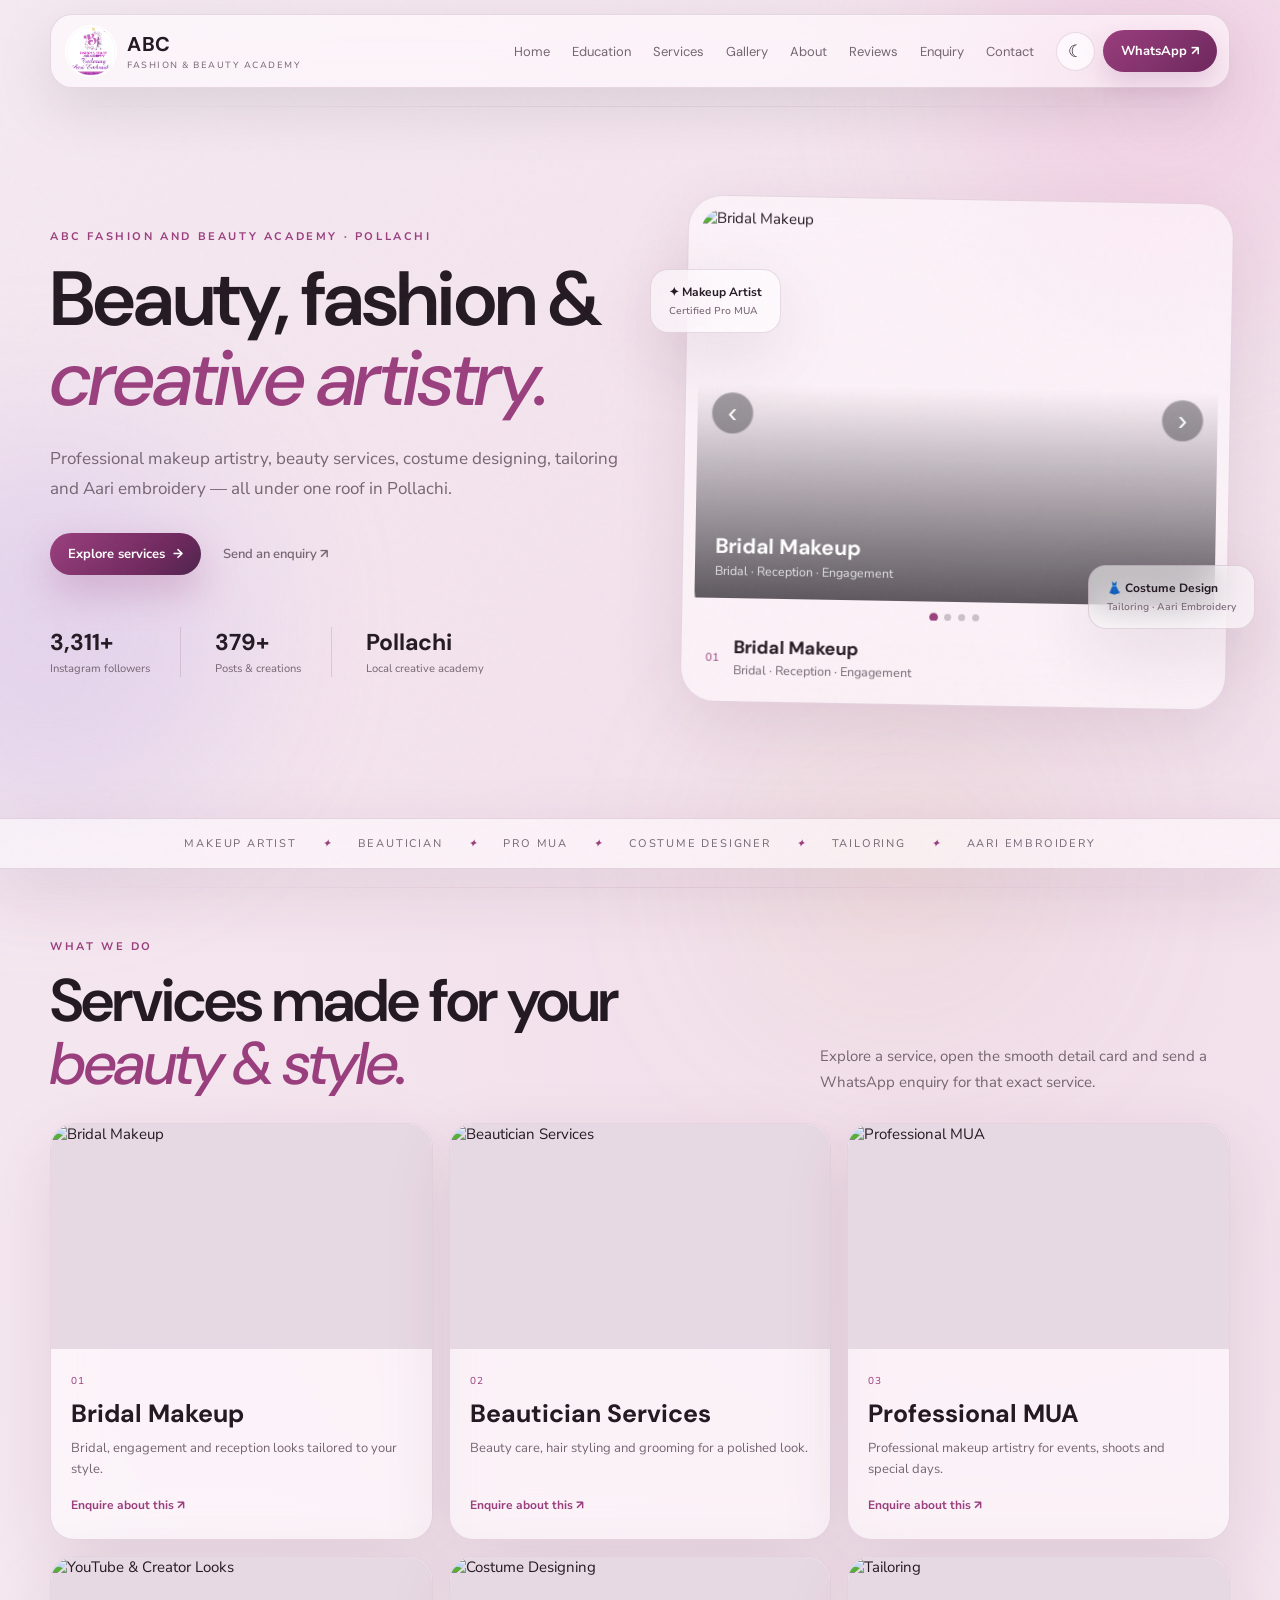
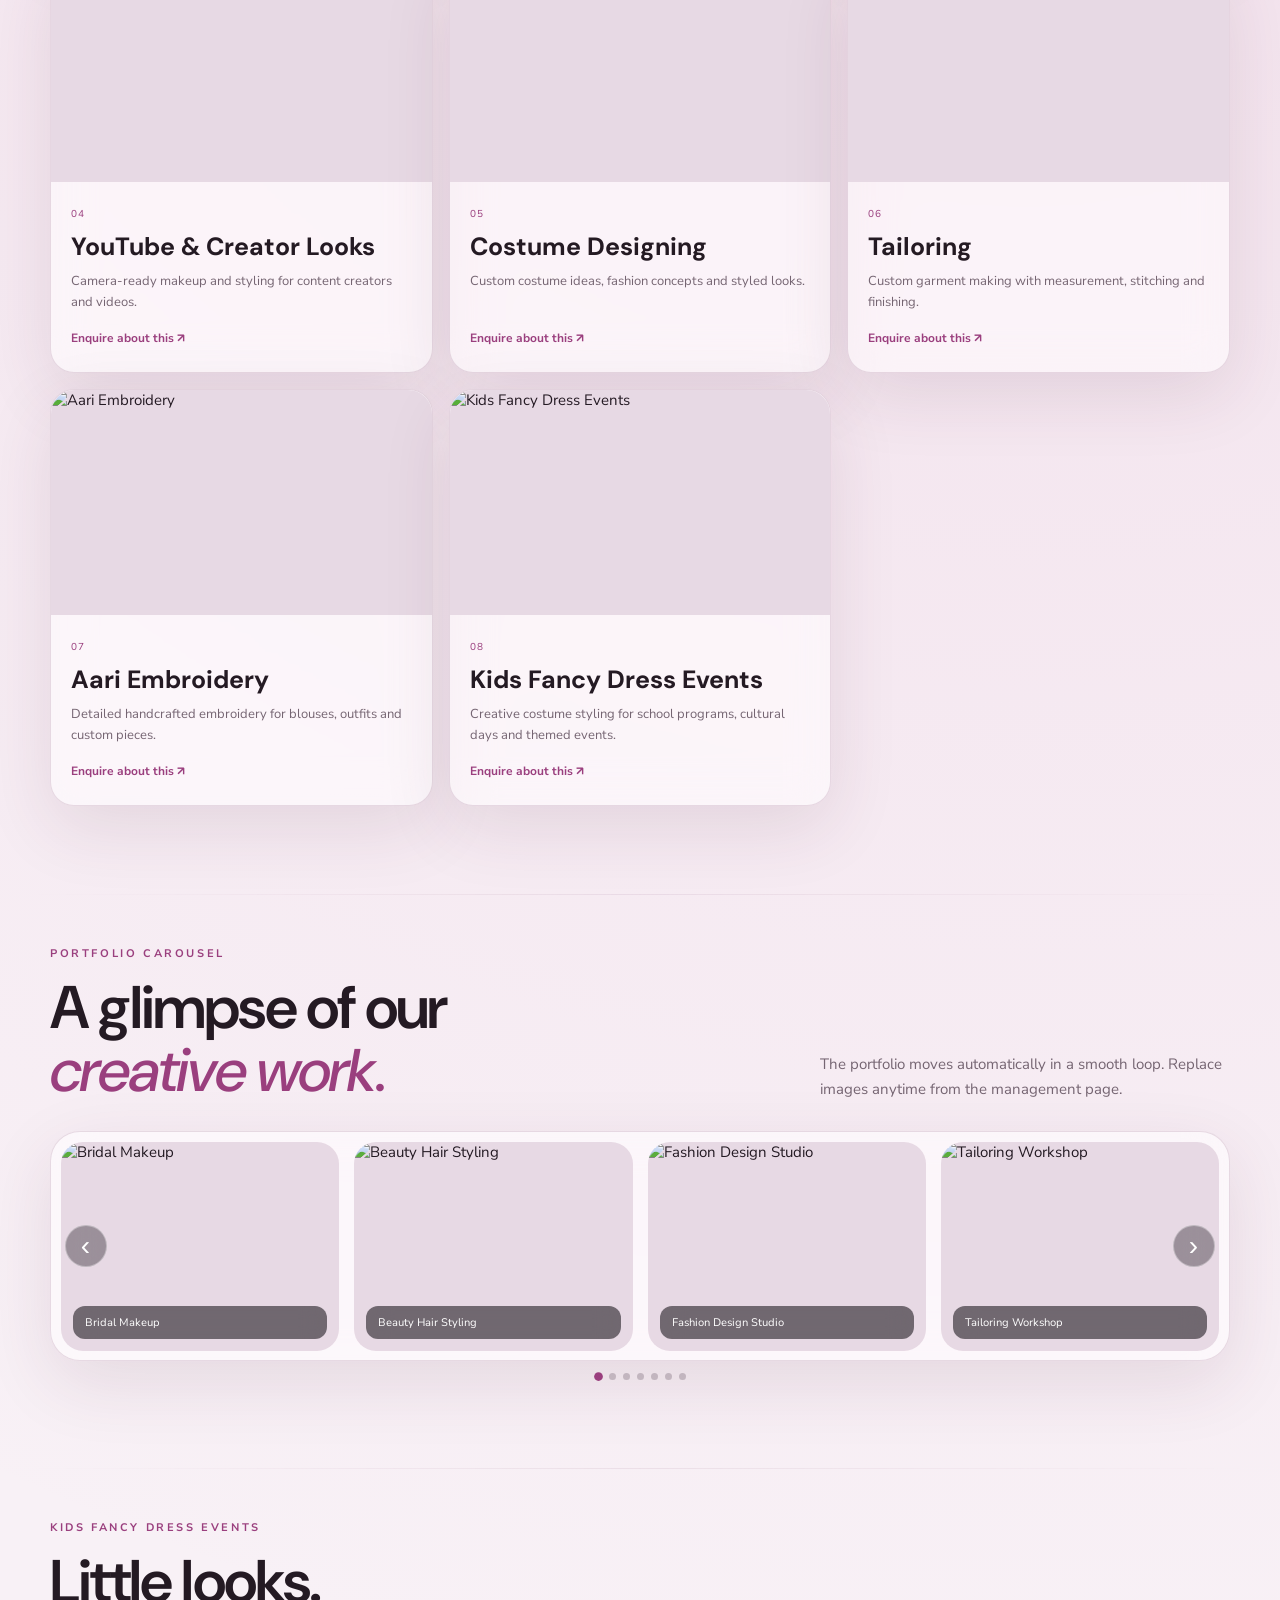
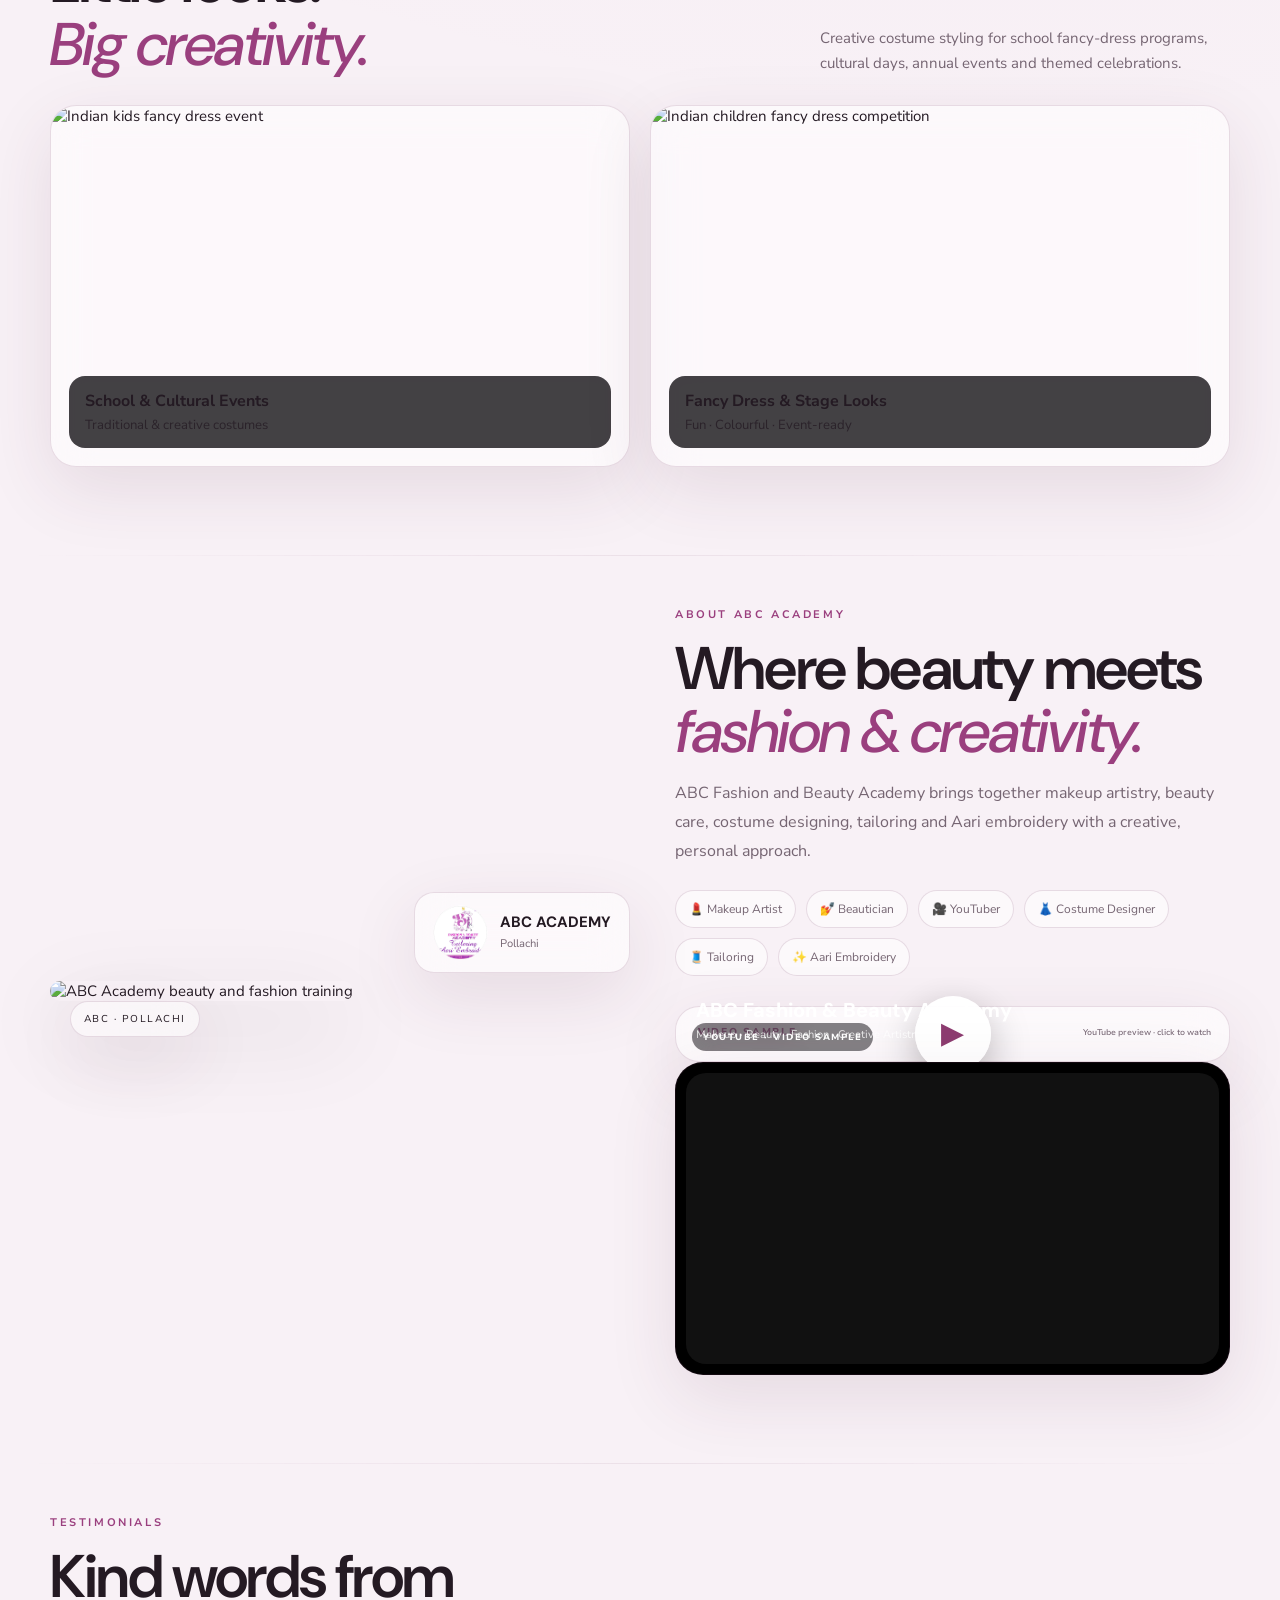
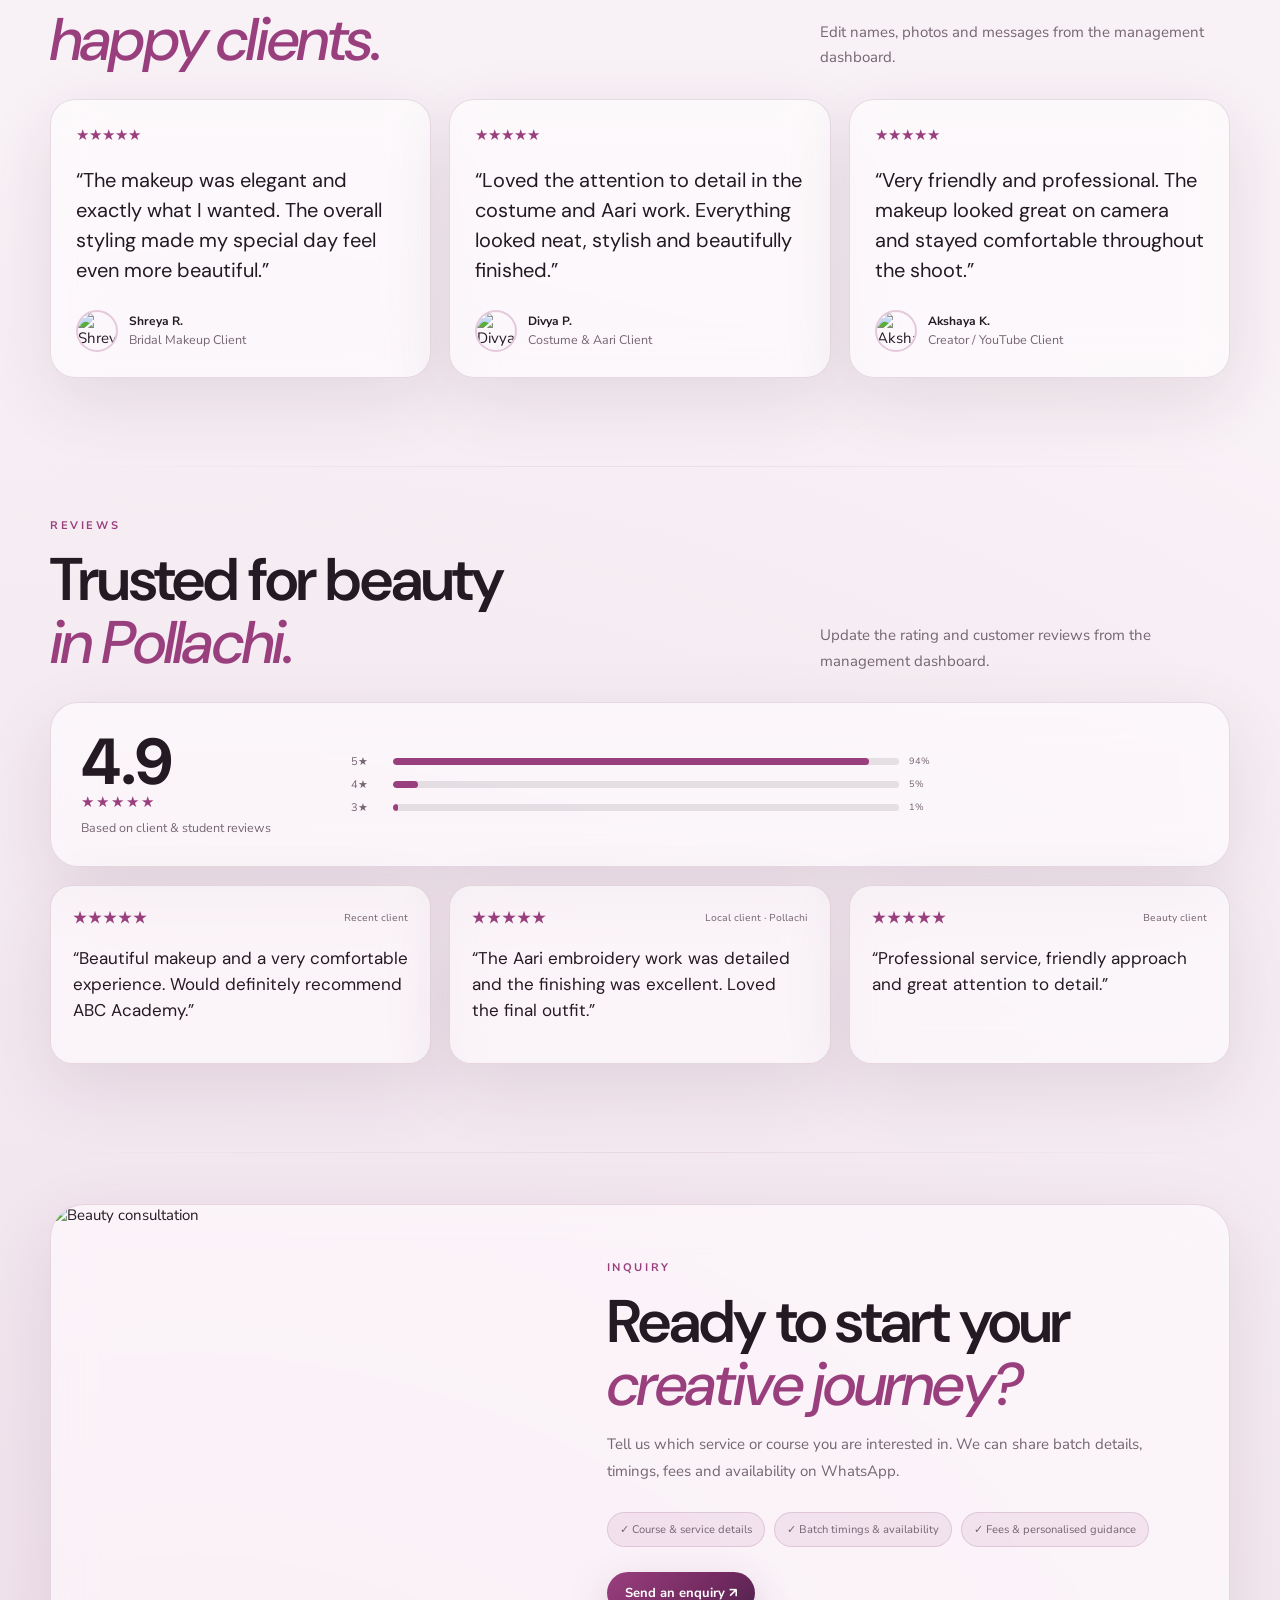
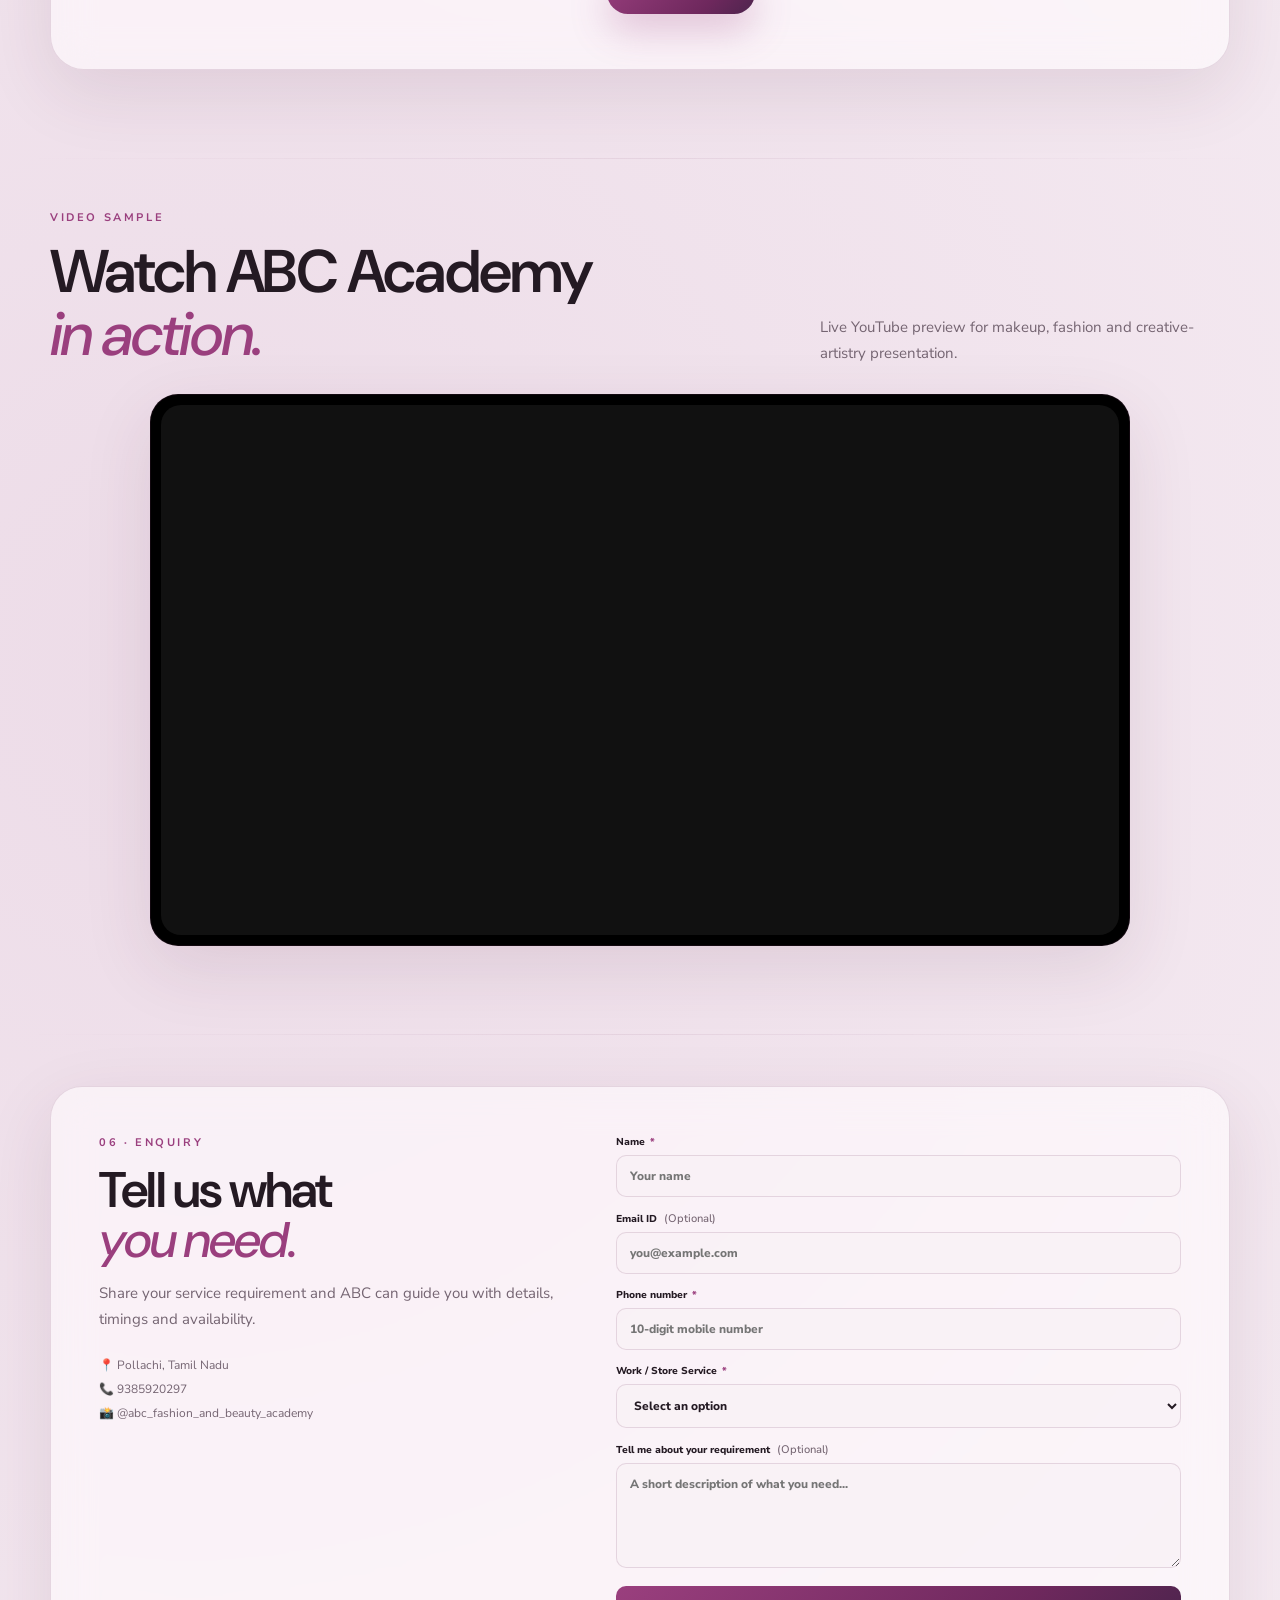
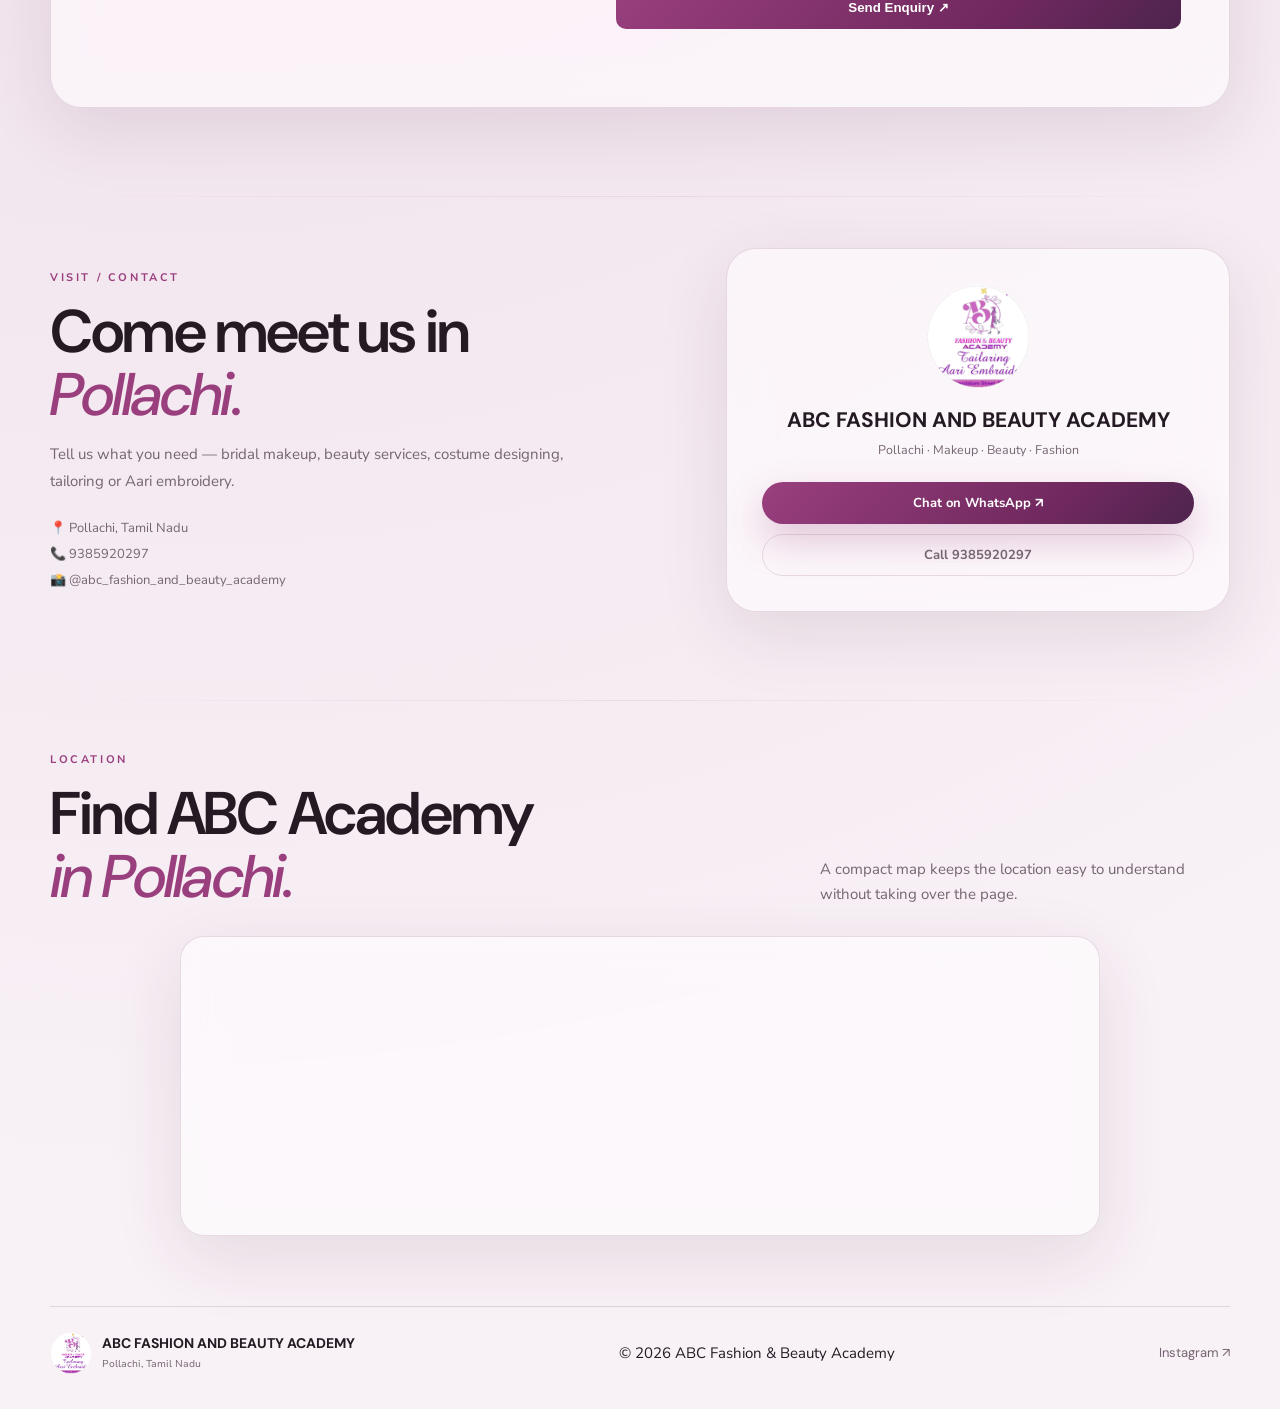
==== commit a9a9ee96: "Update services.html" ====
--- a/services.html
+++ b/services.html
@@ -68,7 +68,8 @@
     <div class="eyebrow" id="spAboutEyebrowText">ABOUT ABC ACADEMY</div><h2 id="spAboutTitleText">Where beauty meets<br><em>fashion & creativity.</em></h2>
     <p id="aboutText">ABC Fashion and Beauty Academy brings together makeup artistry, beauty care, costume designing, tailoring and Aari embroidery with a creative, personal approach.</p>
     <div class="roles" id="roles"></div>
- 
+     <div class="about-video glass"><div class="video-head"><span>VIDEO SAMPLE</span><small>YouTube preview · click to watch</small></div><span class="youtube-badge">YOUTUBE · VIDEO SAMPLE</span><span class="youtube-play">▶</span><span class="youtube-copy"><b>ABC Fashion & Beauty Academy</b><span>Makeup · Beauty · Fashion · Creative Artistry</span></span></div>
+
     <div class="video-frame glass"><iframe
           src="https://www.youtube.com/embed/qw4BBqU9BPU?autoplay=1&mute=1&loop=1&playlist=qw4BBqU9BPU&rel=0&modestbranding=1"
           title="ABC Academy YouTube video sample" loading="lazy"
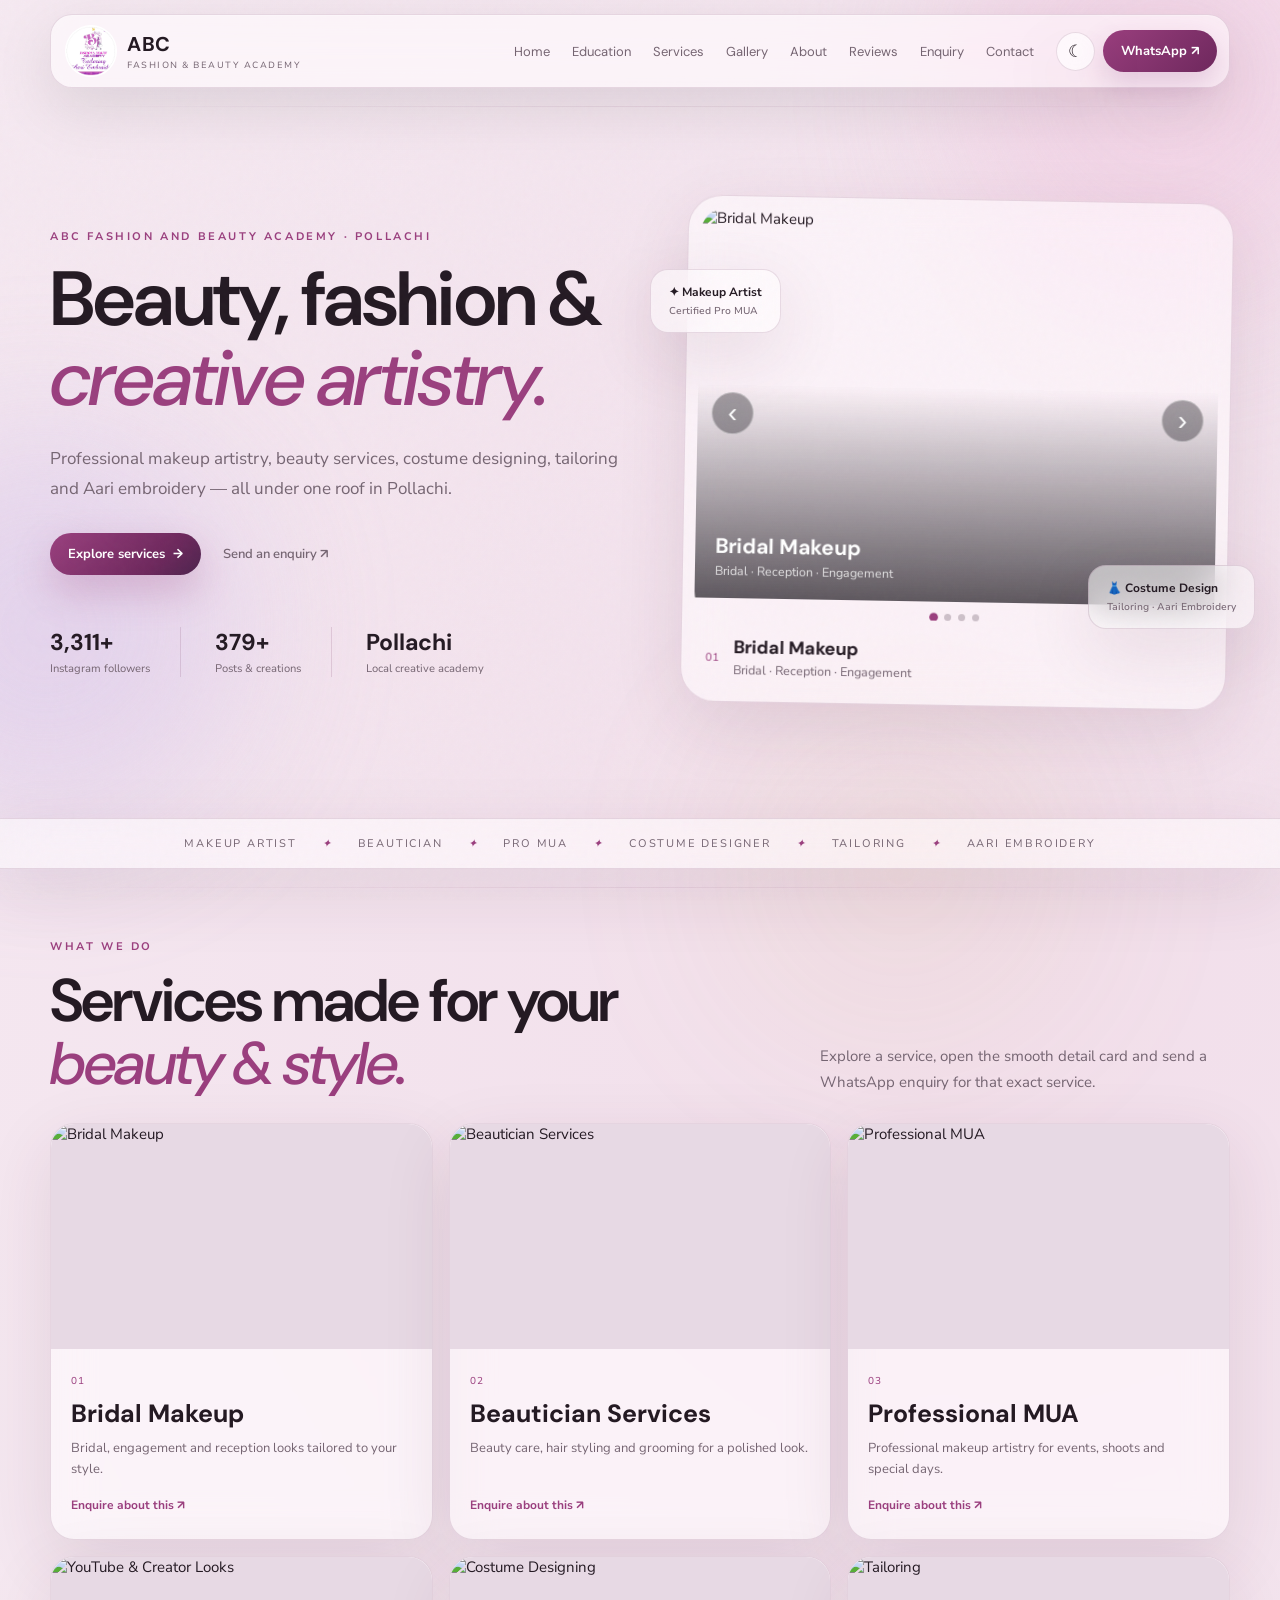
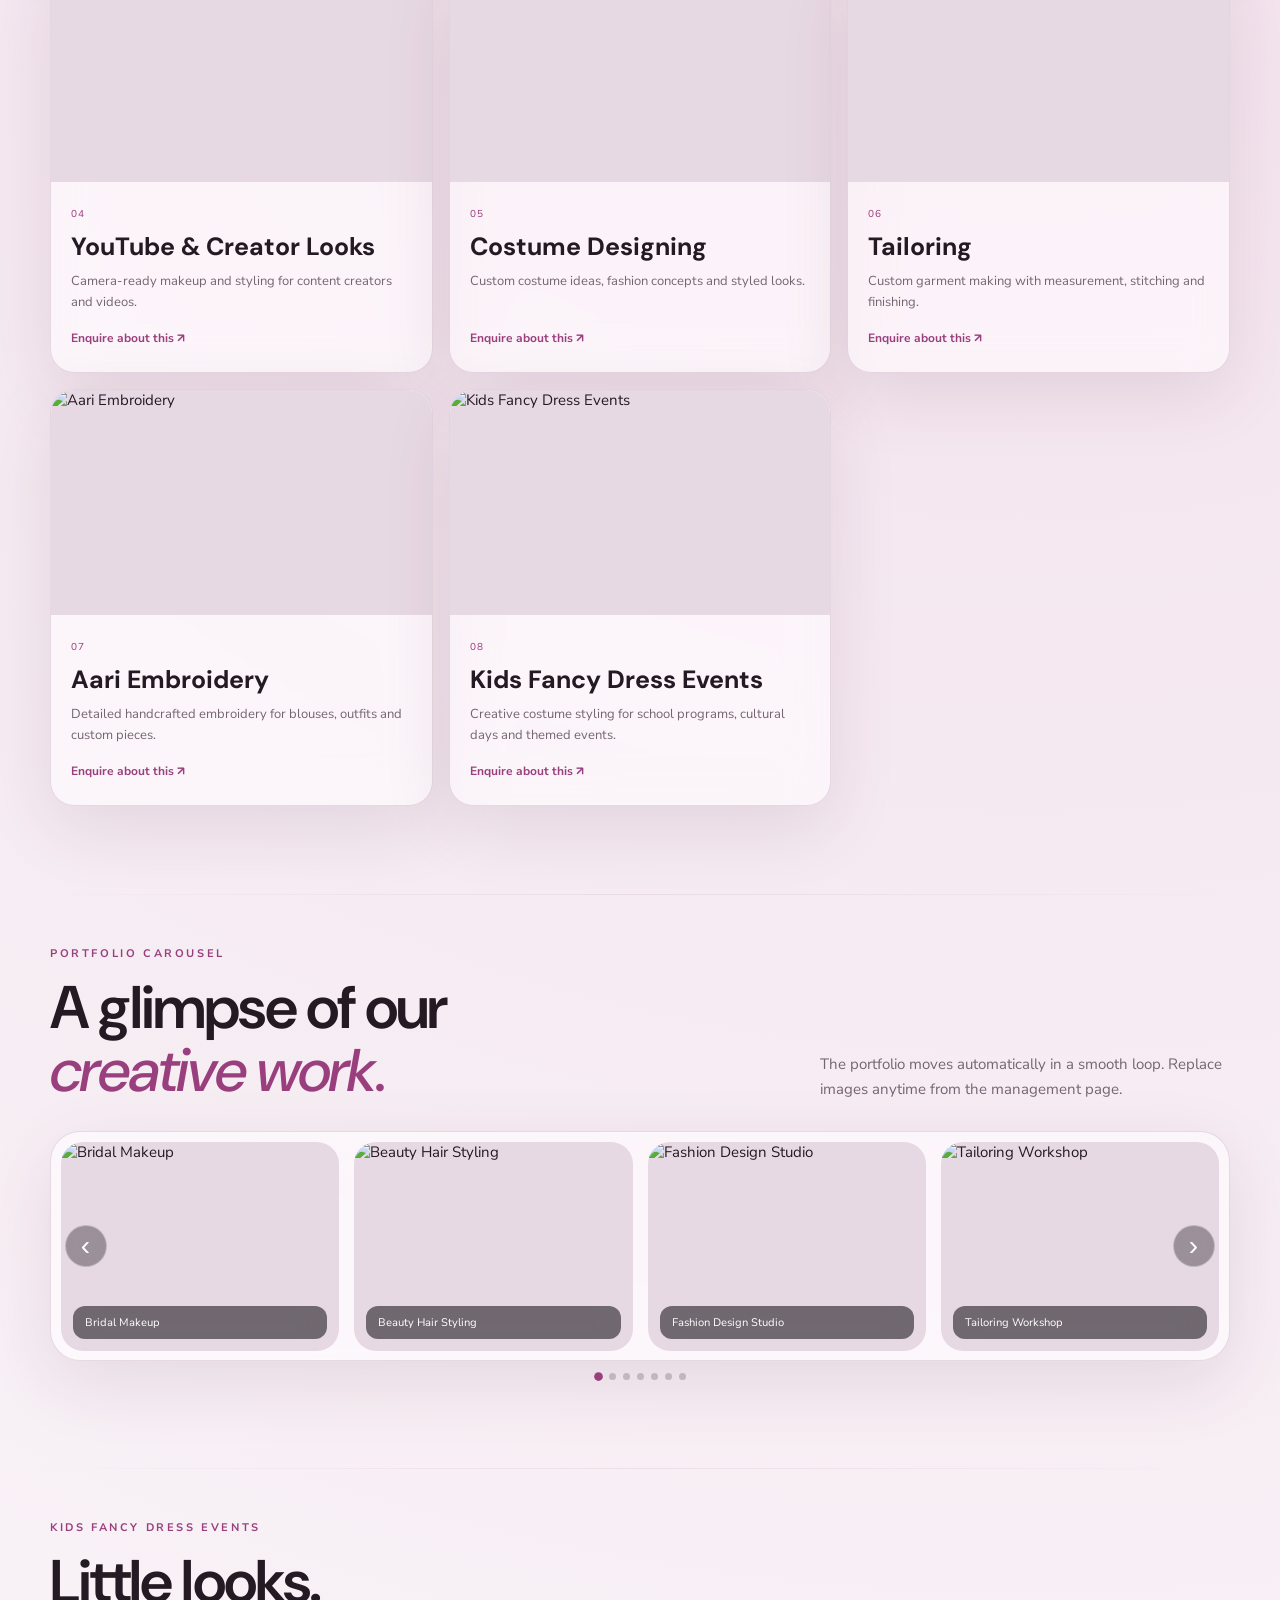
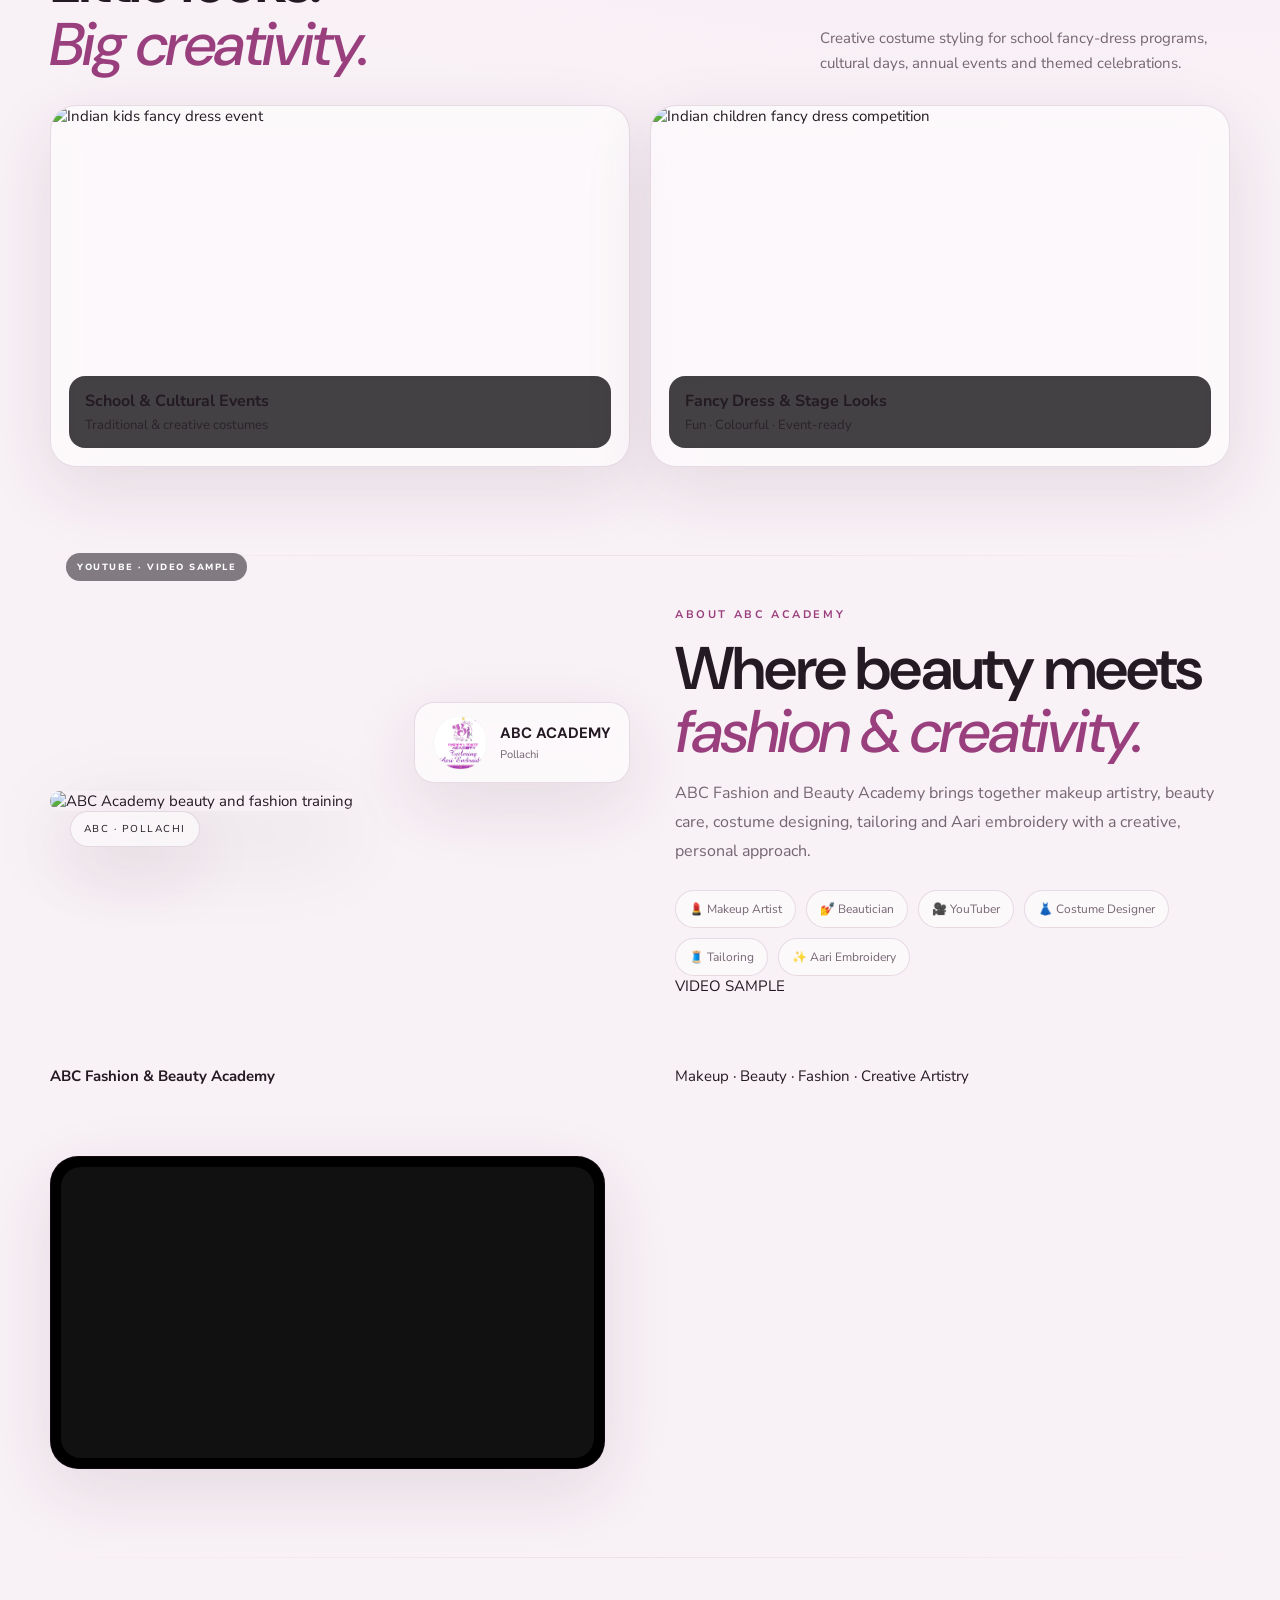
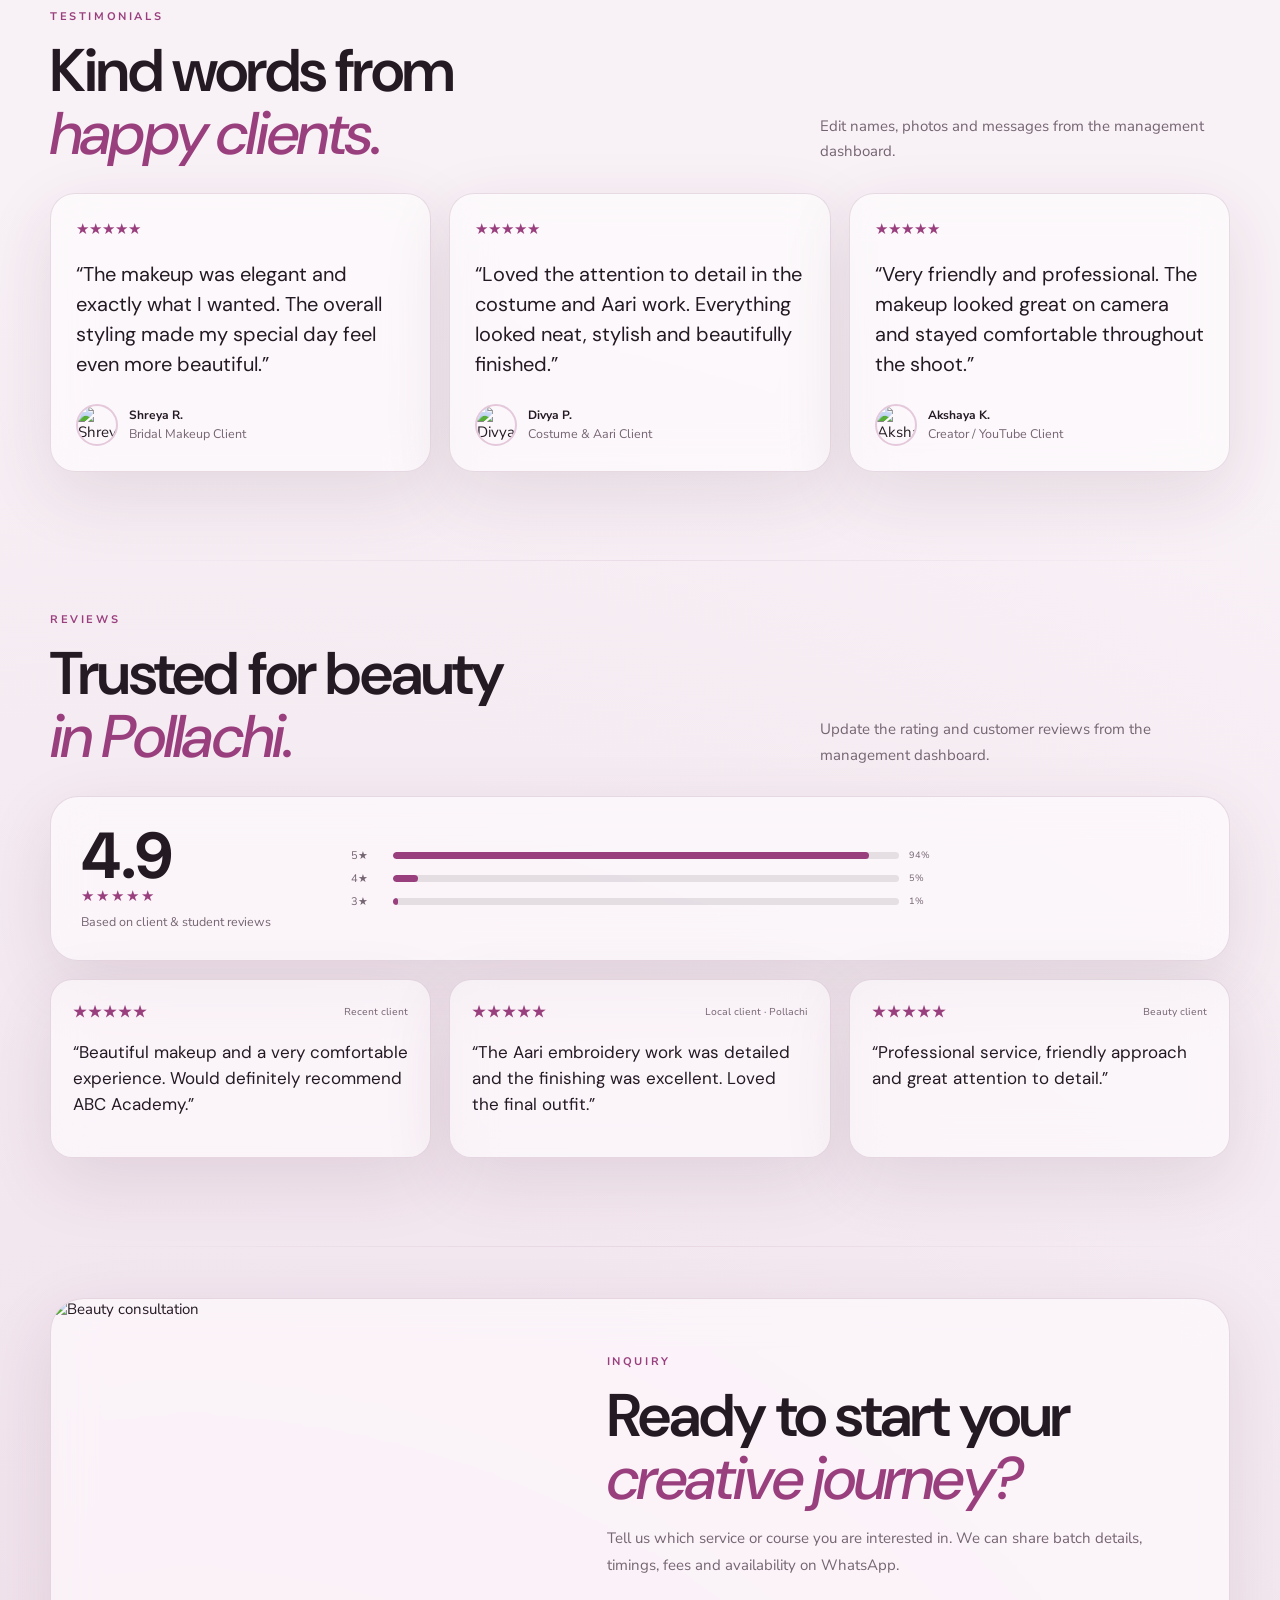
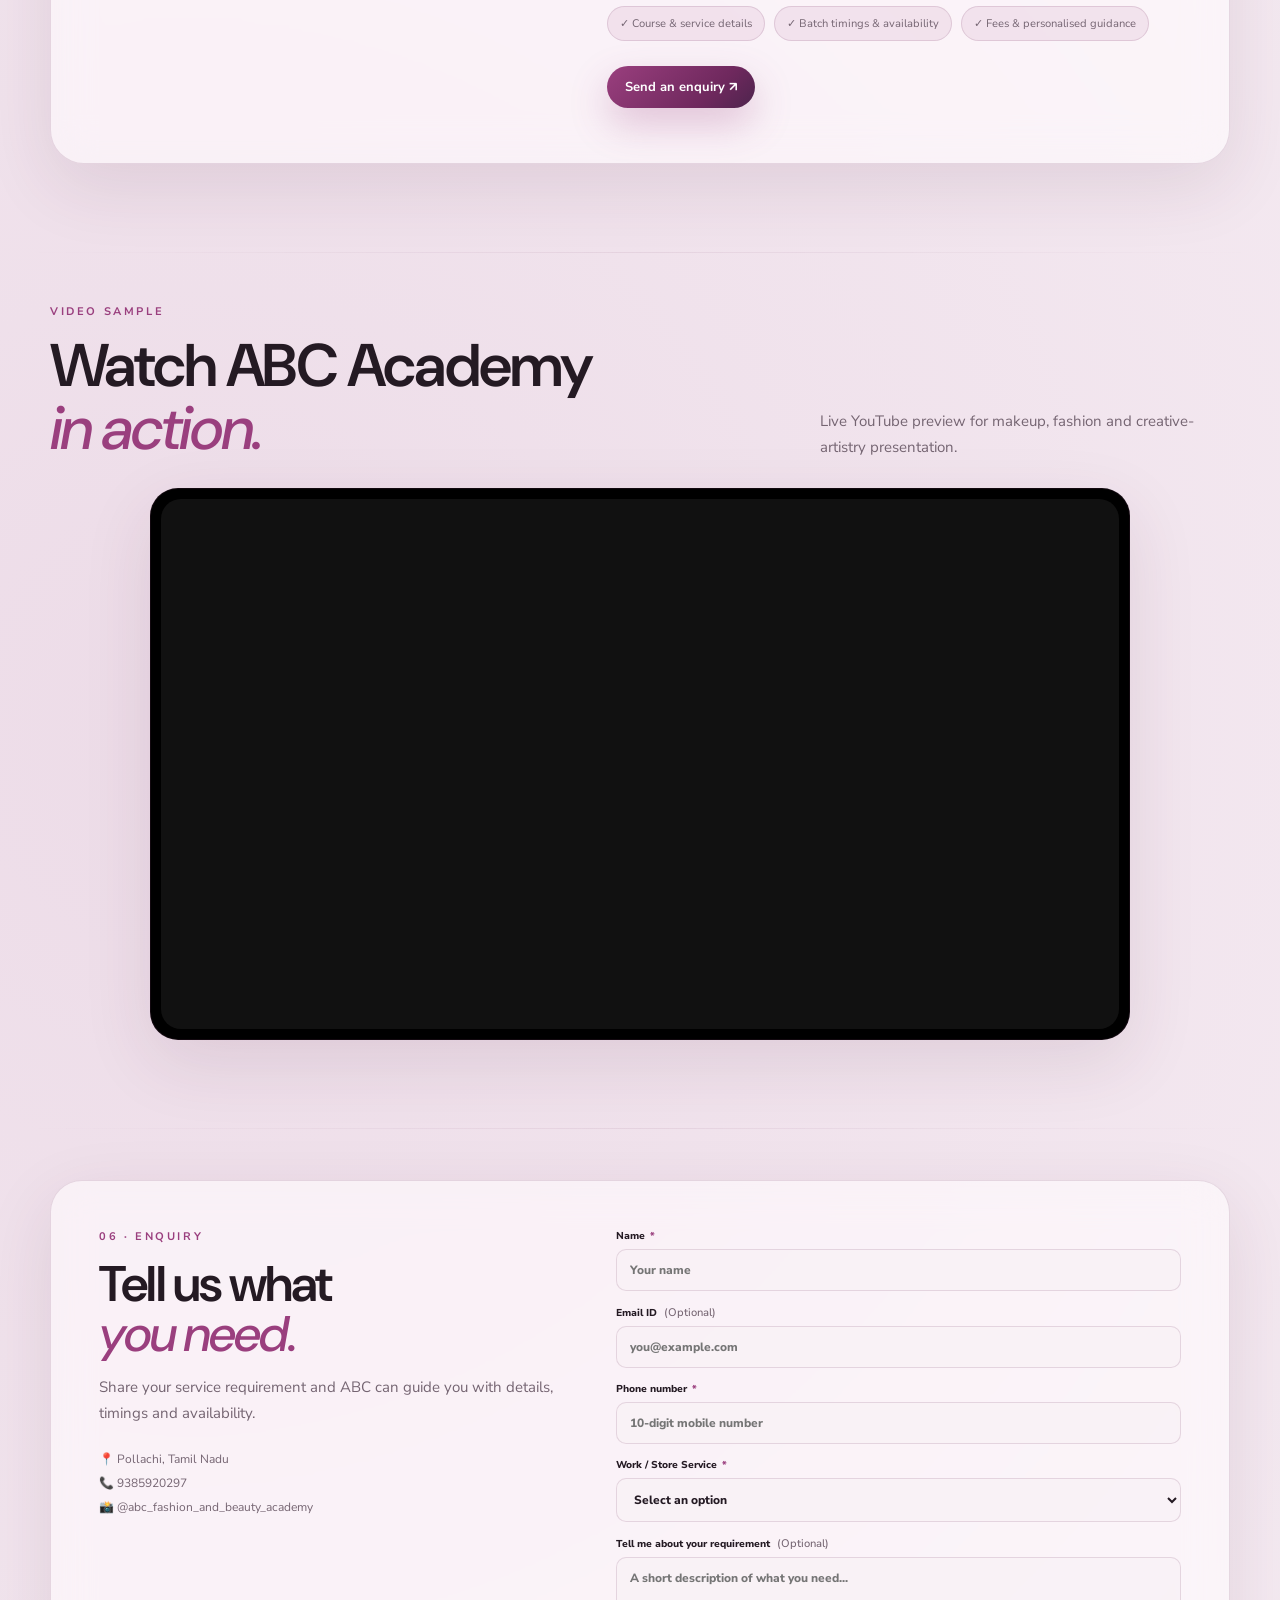
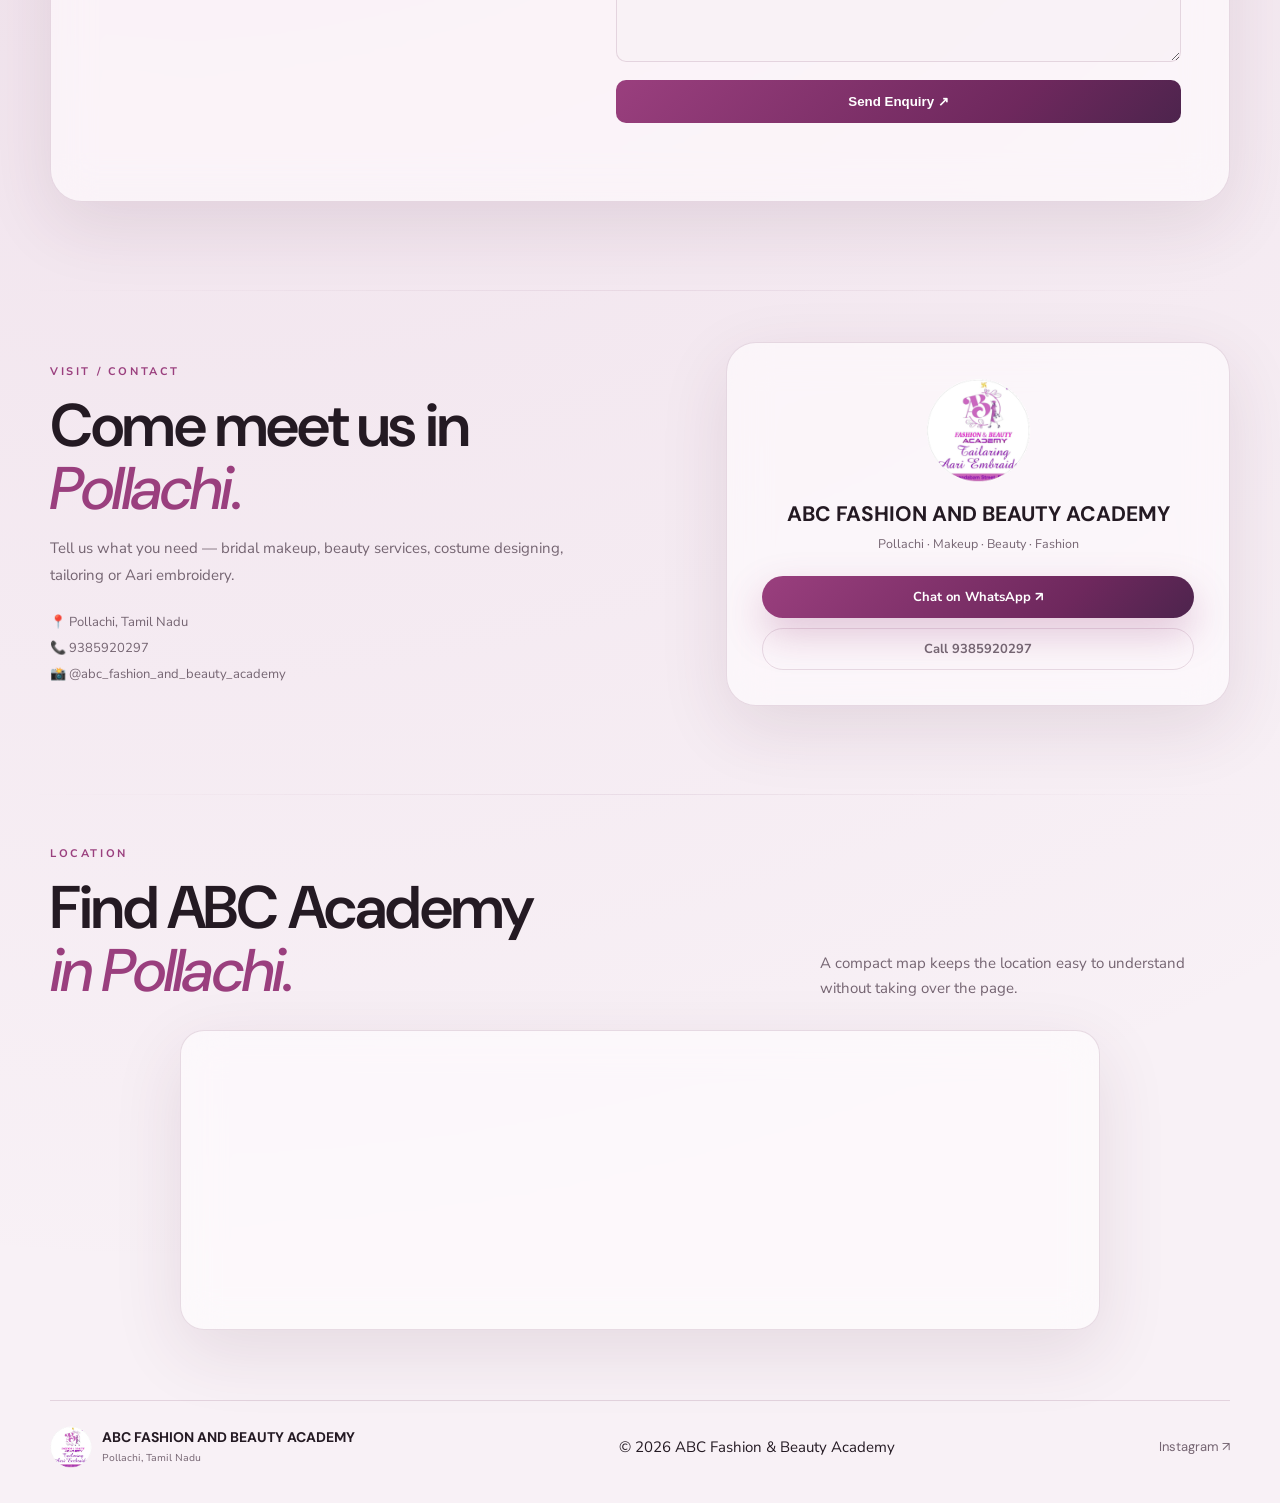
==== commit b5c756e1: "Update services.html" ====
--- a/services.html
+++ b/services.html
@@ -68,7 +68,7 @@
     <div class="eyebrow" id="spAboutEyebrowText">ABOUT ABC ACADEMY</div><h2 id="spAboutTitleText">Where beauty meets<br><em>fashion & creativity.</em></h2>
     <p id="aboutText">ABC Fashion and Beauty Academy brings together makeup artistry, beauty care, costume designing, tailoring and Aari embroidery with a creative, personal approach.</p>
     <div class="roles" id="roles"></div>
-     <div class="about-video glass"><div class="video-head"><span>VIDEO SAMPLE</span><small>YouTube preview · click to watch</small></div><span class="youtube-badge">YOUTUBE · VIDEO SAMPLE</span><span class="youtube-play">▶</span><span class="youtube-copy"><b>ABC Fashion & Beauty Academy</b><span>Makeup · Beauty · Fashion · Creative Artistry</span></span></div>
+     <span>VIDEO SAMPLE</span></div><span class="youtube-badge">YOUTUBE · VIDEO SAMPLE</span><b>ABC Fashion & Beauty Academy</b><span>Makeup · Beauty · Fashion · Creative Artistry</span></div>
 
     <div class="video-frame glass"><iframe
           src="https://www.youtube.com/embed/qw4BBqU9BPU?autoplay=1&mute=1&loop=1&playlist=qw4BBqU9BPU&rel=0&modestbranding=1"
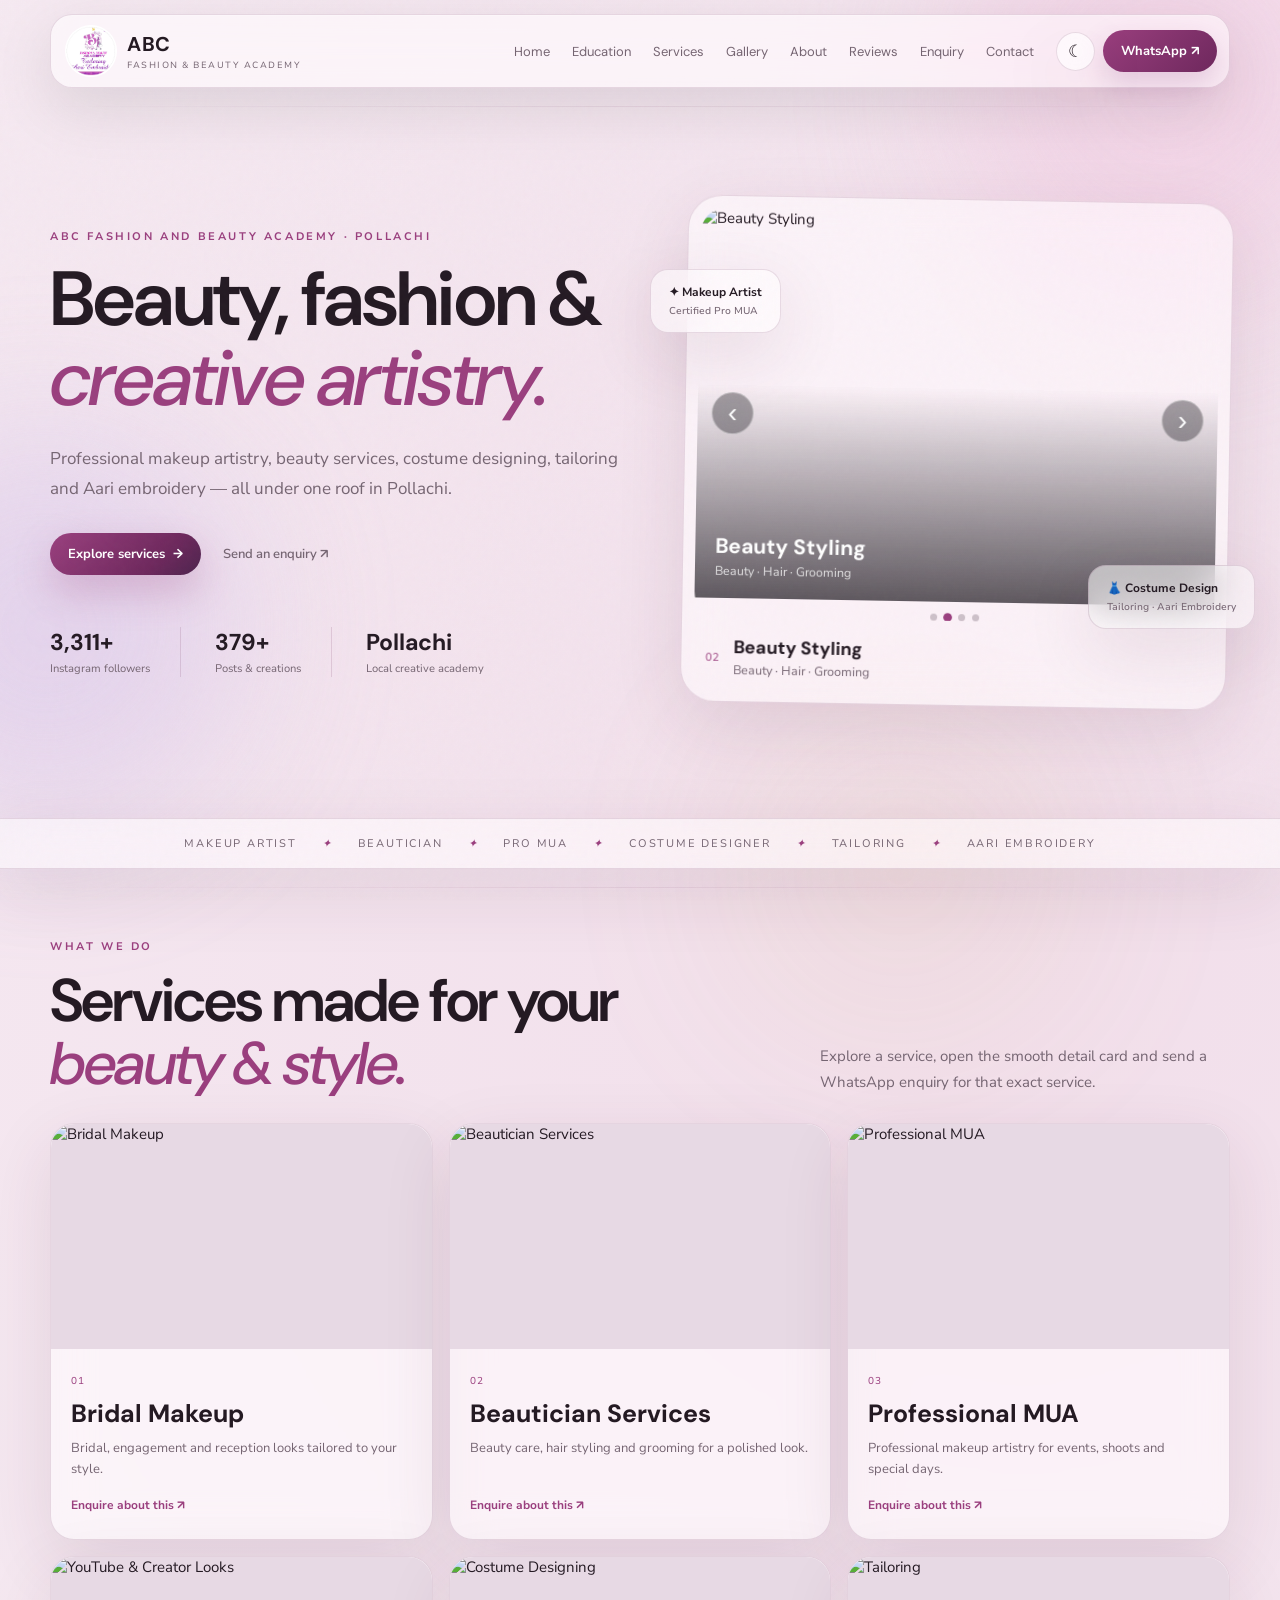
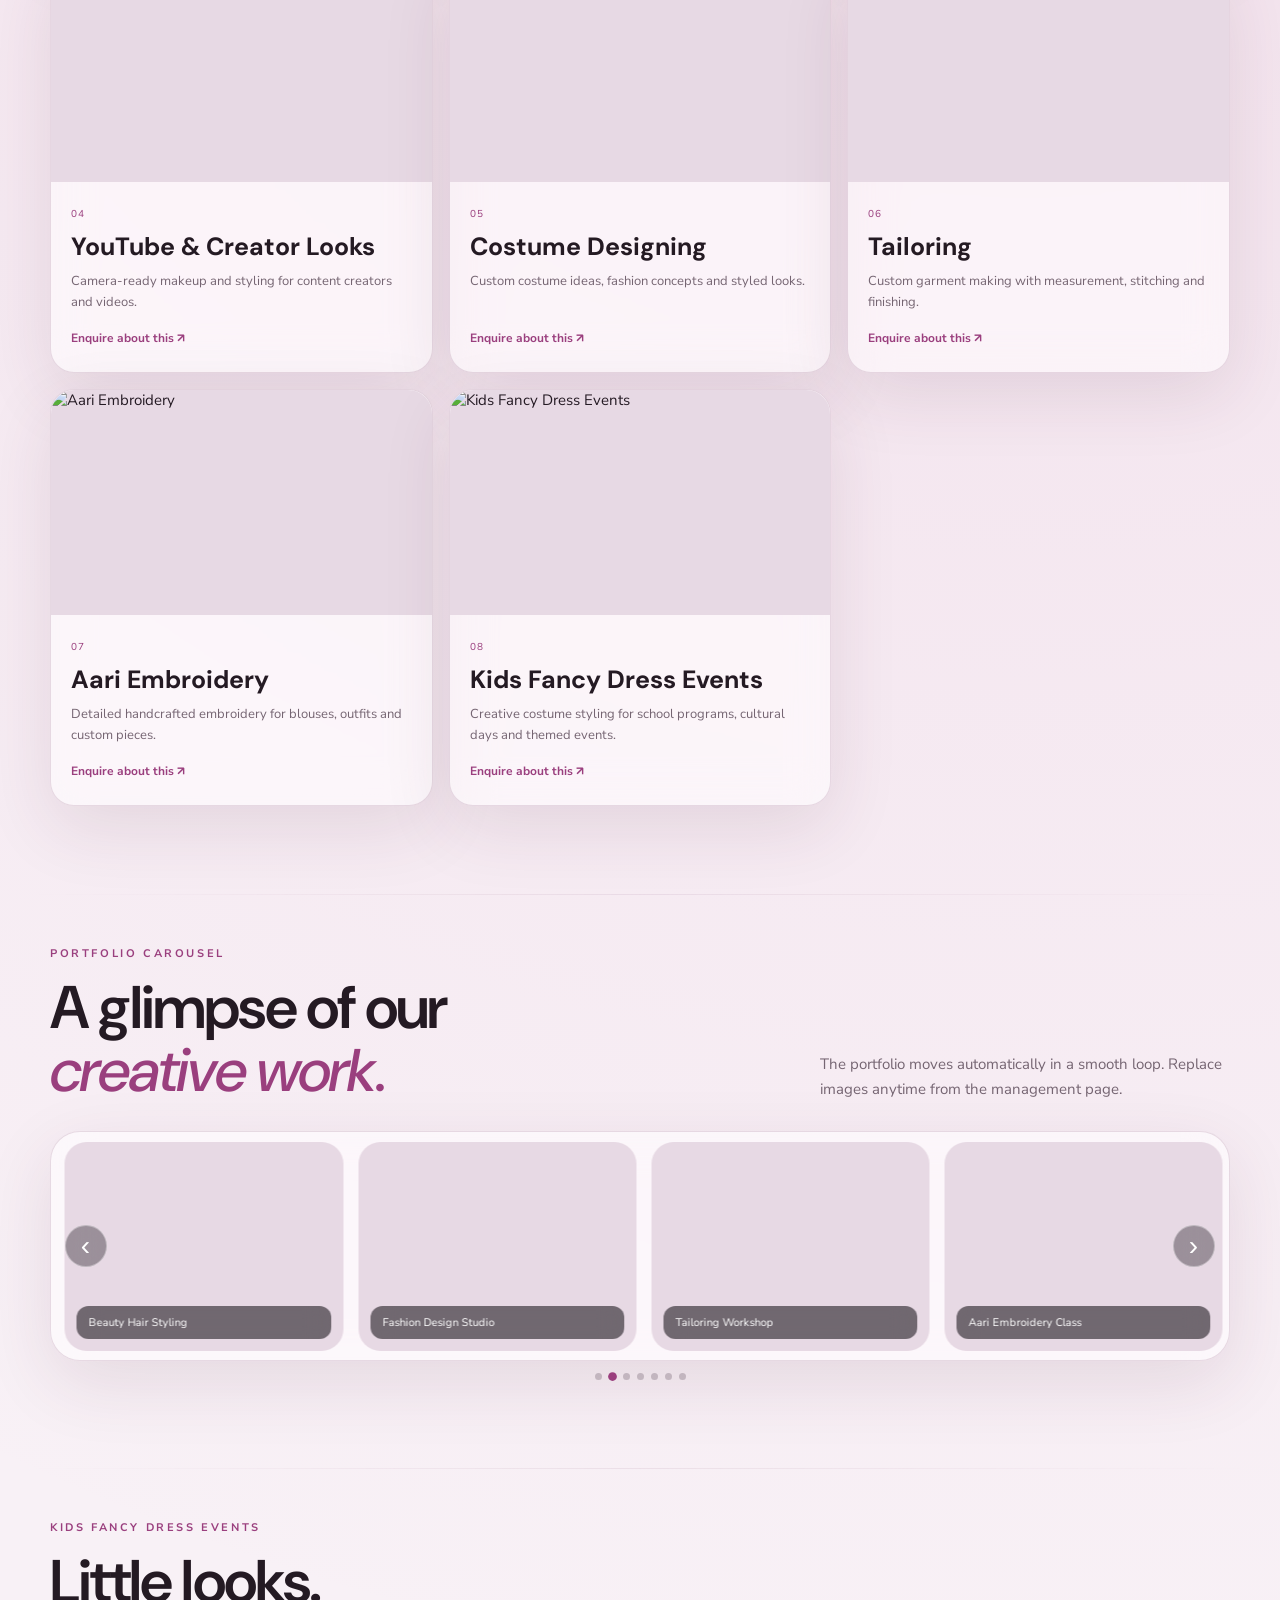
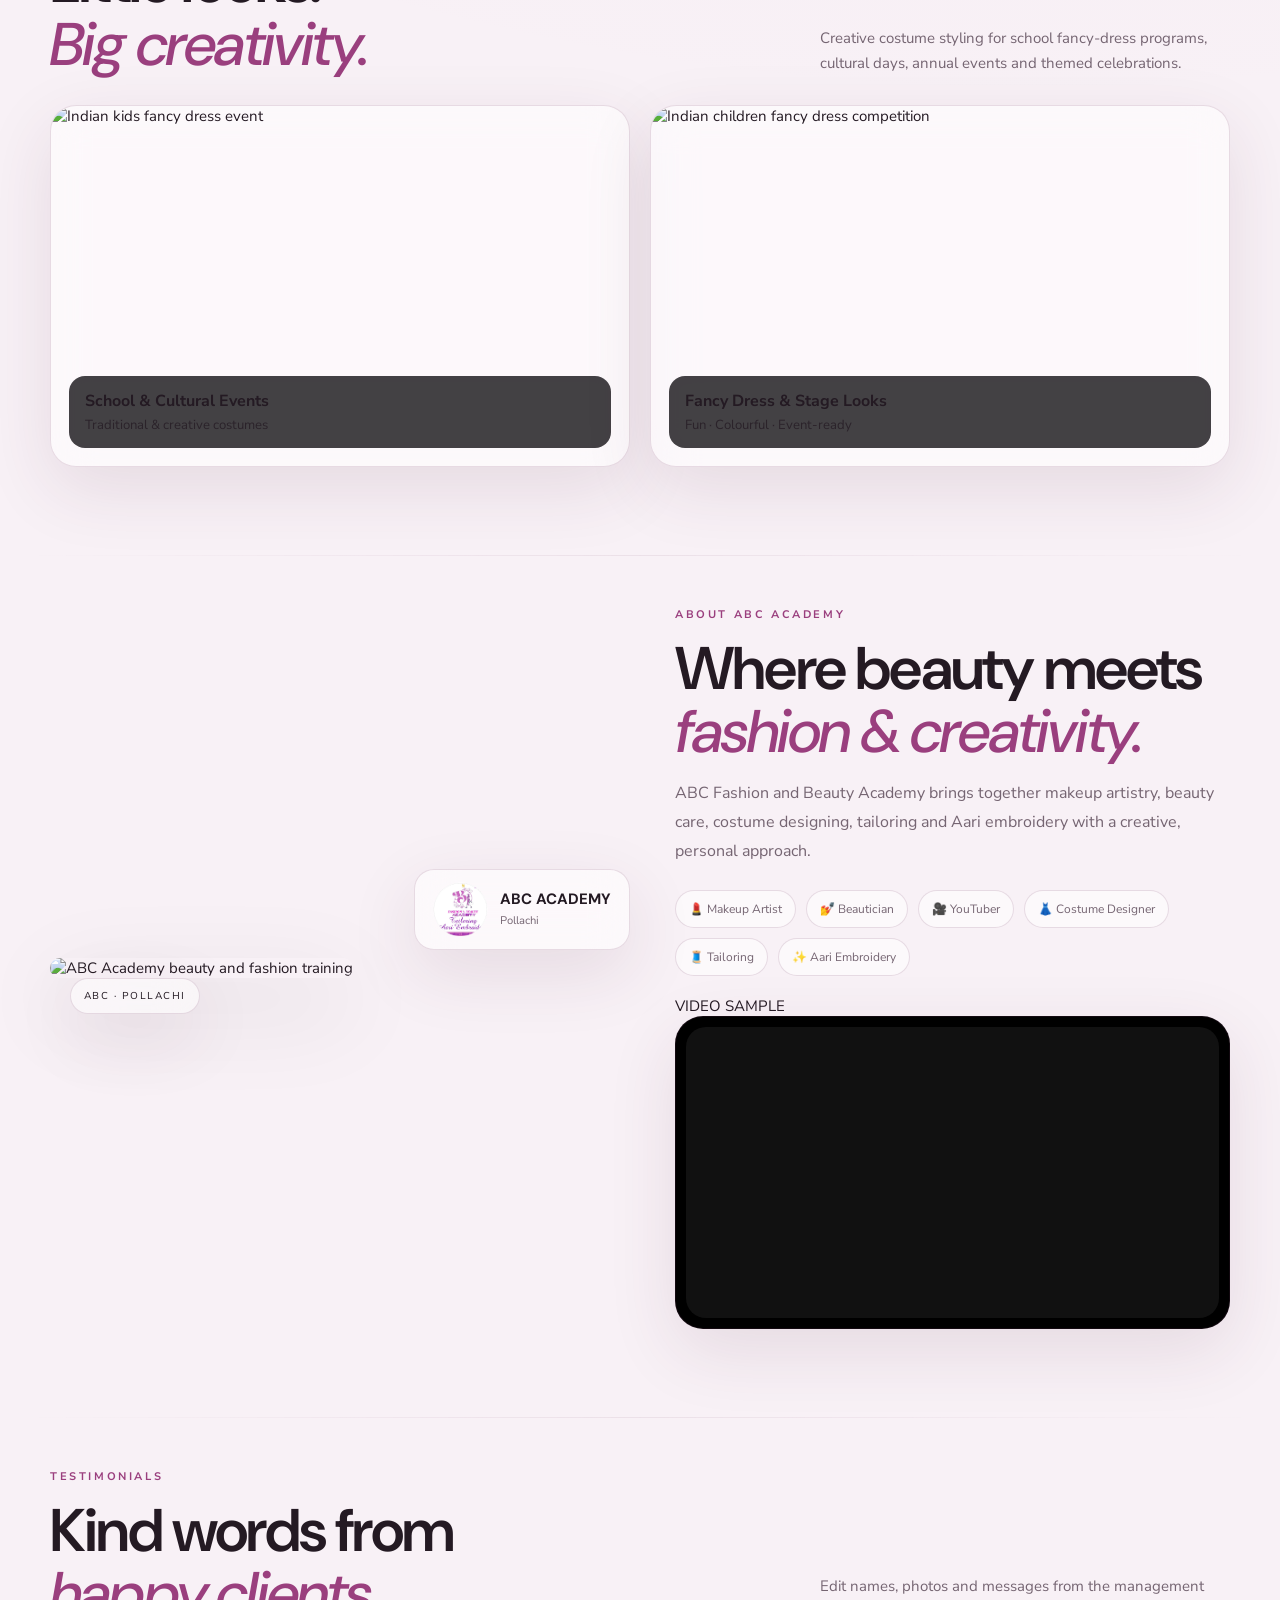
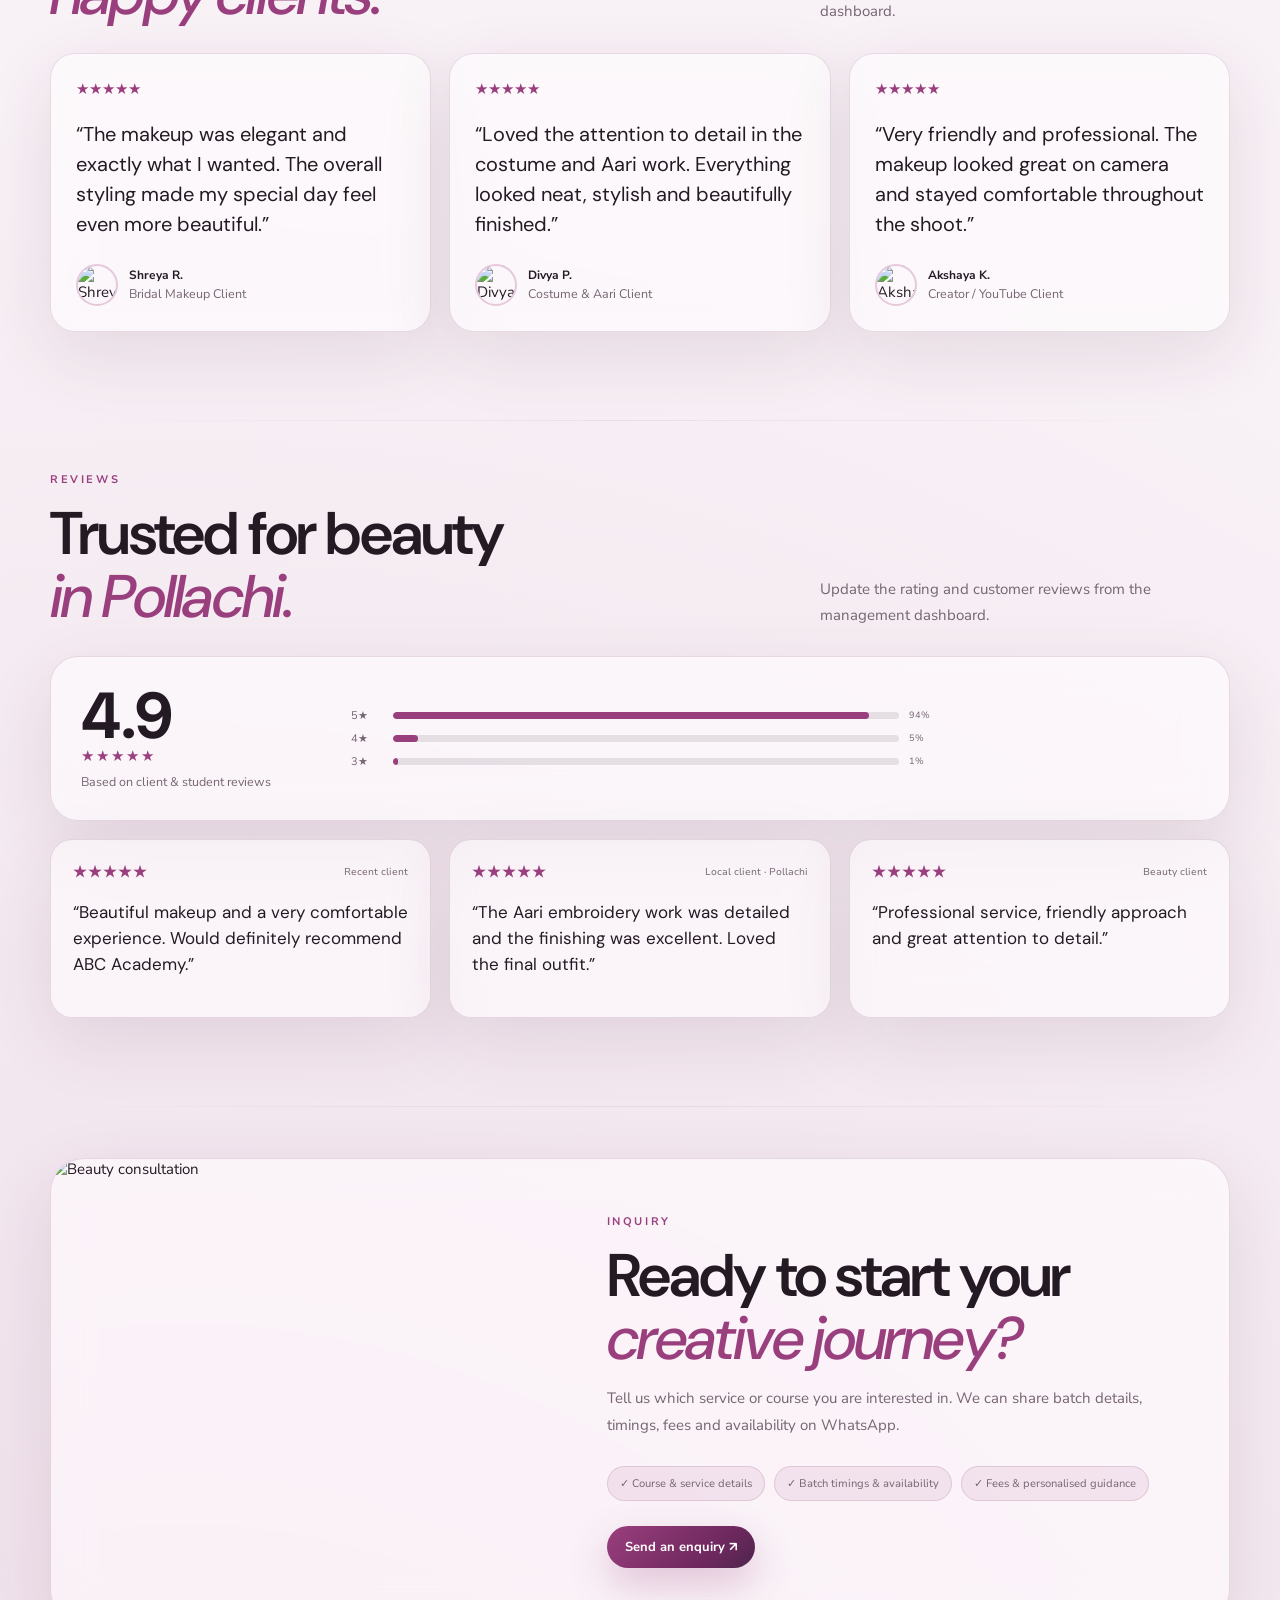
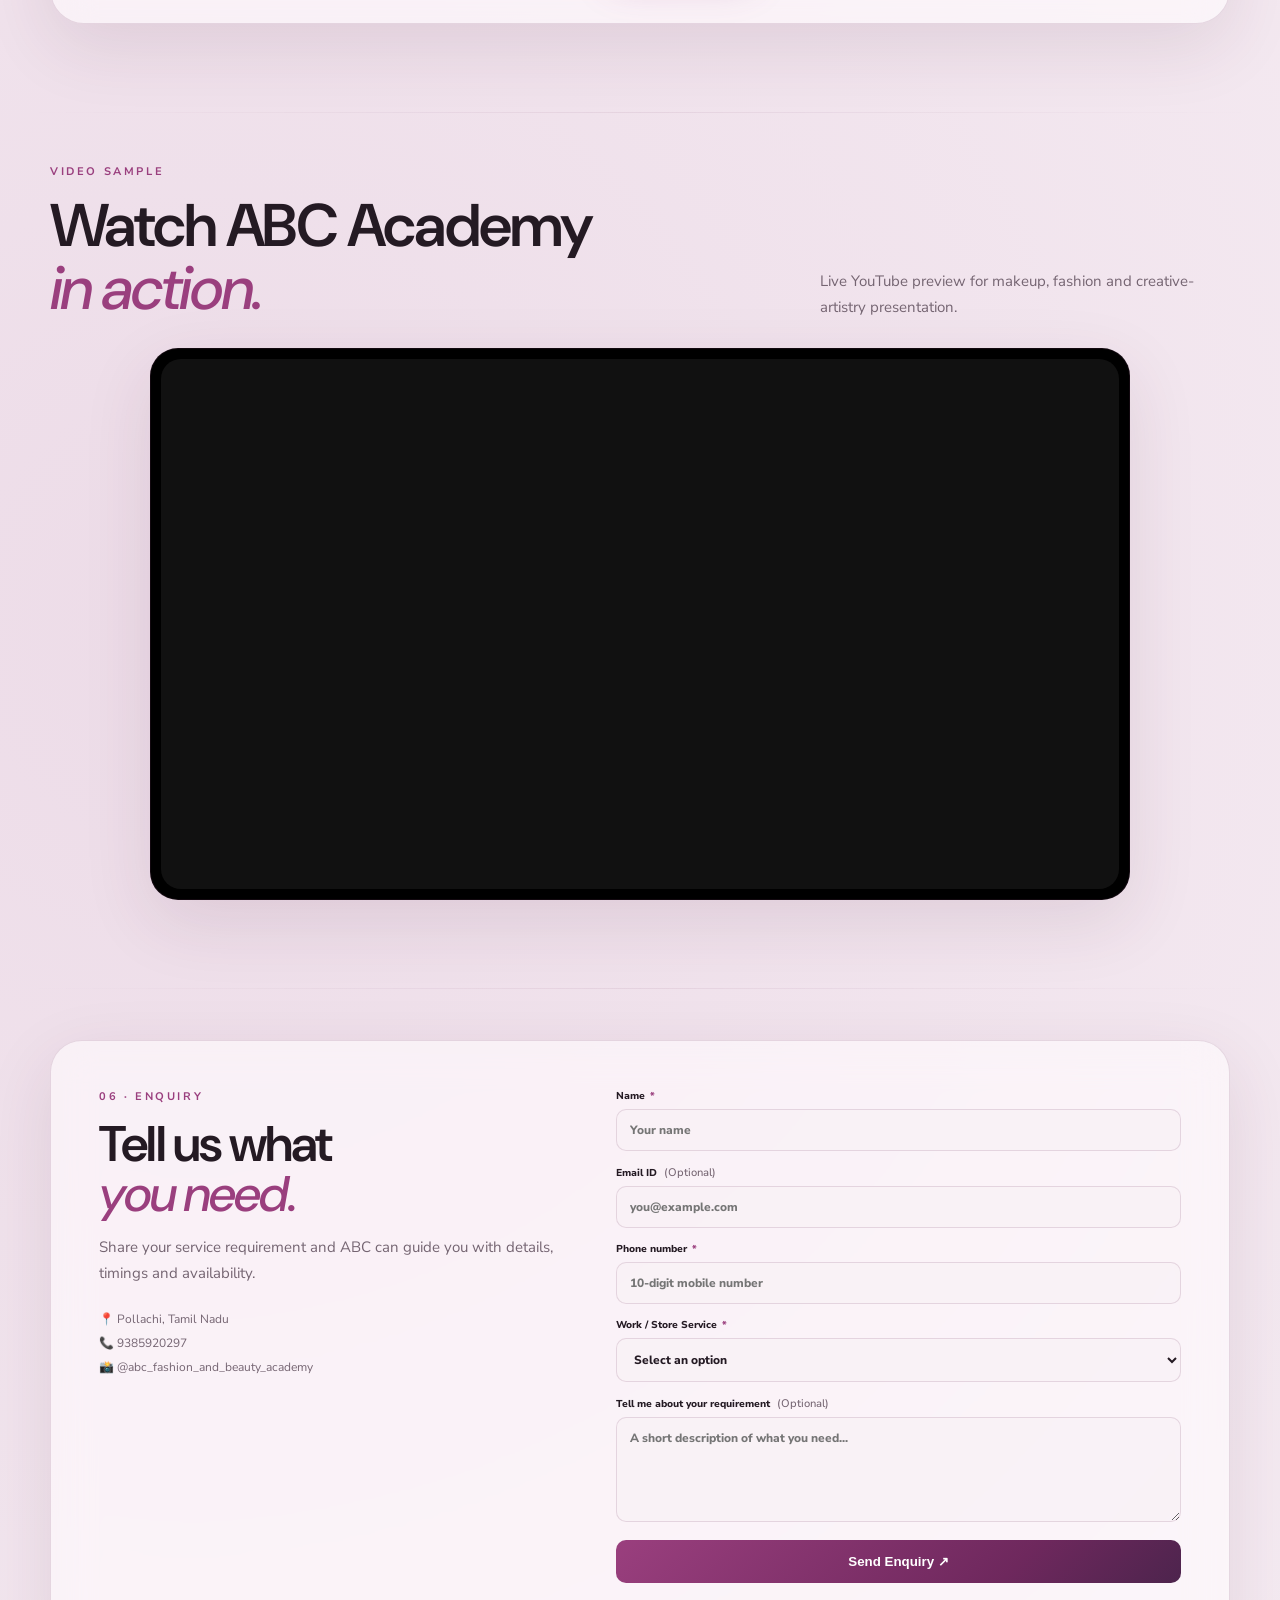
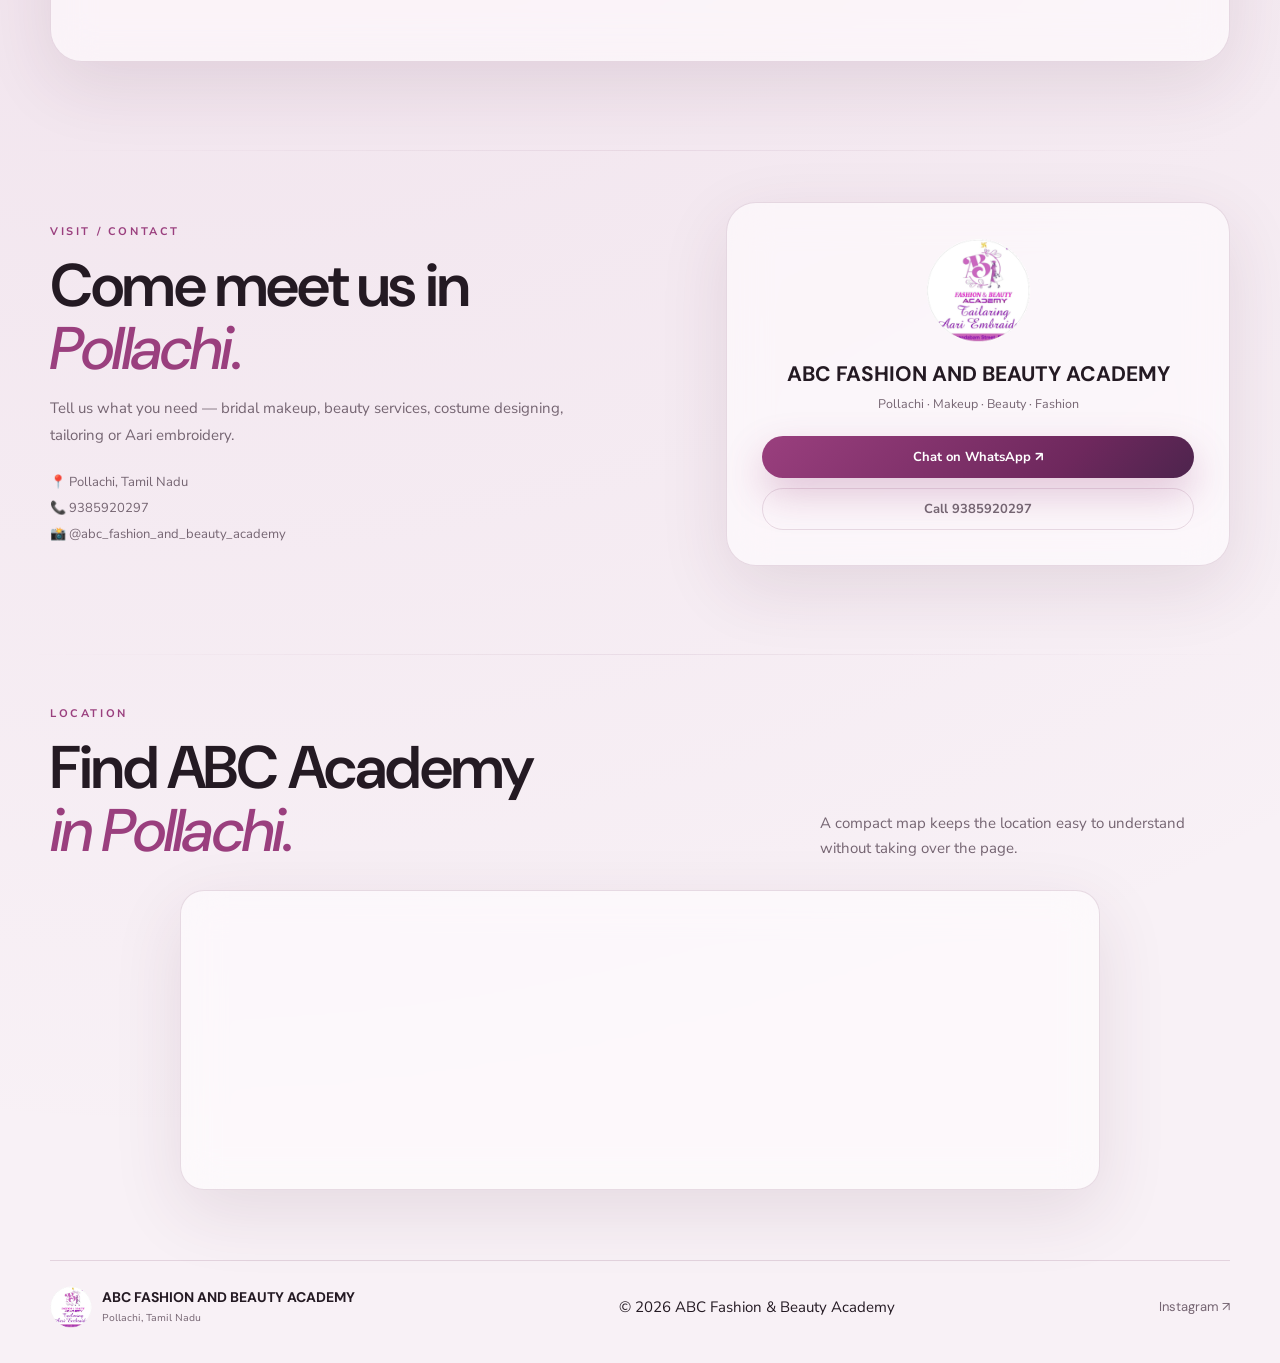
==== commit 45181c6d: "Update services.html" ====
--- a/services.html
+++ b/services.html
@@ -68,8 +68,9 @@
     <div class="eyebrow" id="spAboutEyebrowText">ABOUT ABC ACADEMY</div><h2 id="spAboutTitleText">Where beauty meets<br><em>fashion & creativity.</em></h2>
     <p id="aboutText">ABC Fashion and Beauty Academy brings together makeup artistry, beauty care, costume designing, tailoring and Aari embroidery with a creative, personal approach.</p>
     <div class="roles" id="roles"></div>
-     <span>VIDEO SAMPLE</span></div><span class="youtube-badge">YOUTUBE · VIDEO SAMPLE</span><b>ABC Fashion & Beauty Academy</b><span>Makeup · Beauty · Fashion · Creative Artistry</span></div>
-
+    <br>
+     <span>VIDEO SAMPLE</span>
+    <br>
     <div class="video-frame glass"><iframe
           src="https://www.youtube.com/embed/qw4BBqU9BPU?autoplay=1&mute=1&loop=1&playlist=qw4BBqU9BPU&rel=0&modestbranding=1"
           title="ABC Academy YouTube video sample" loading="lazy"
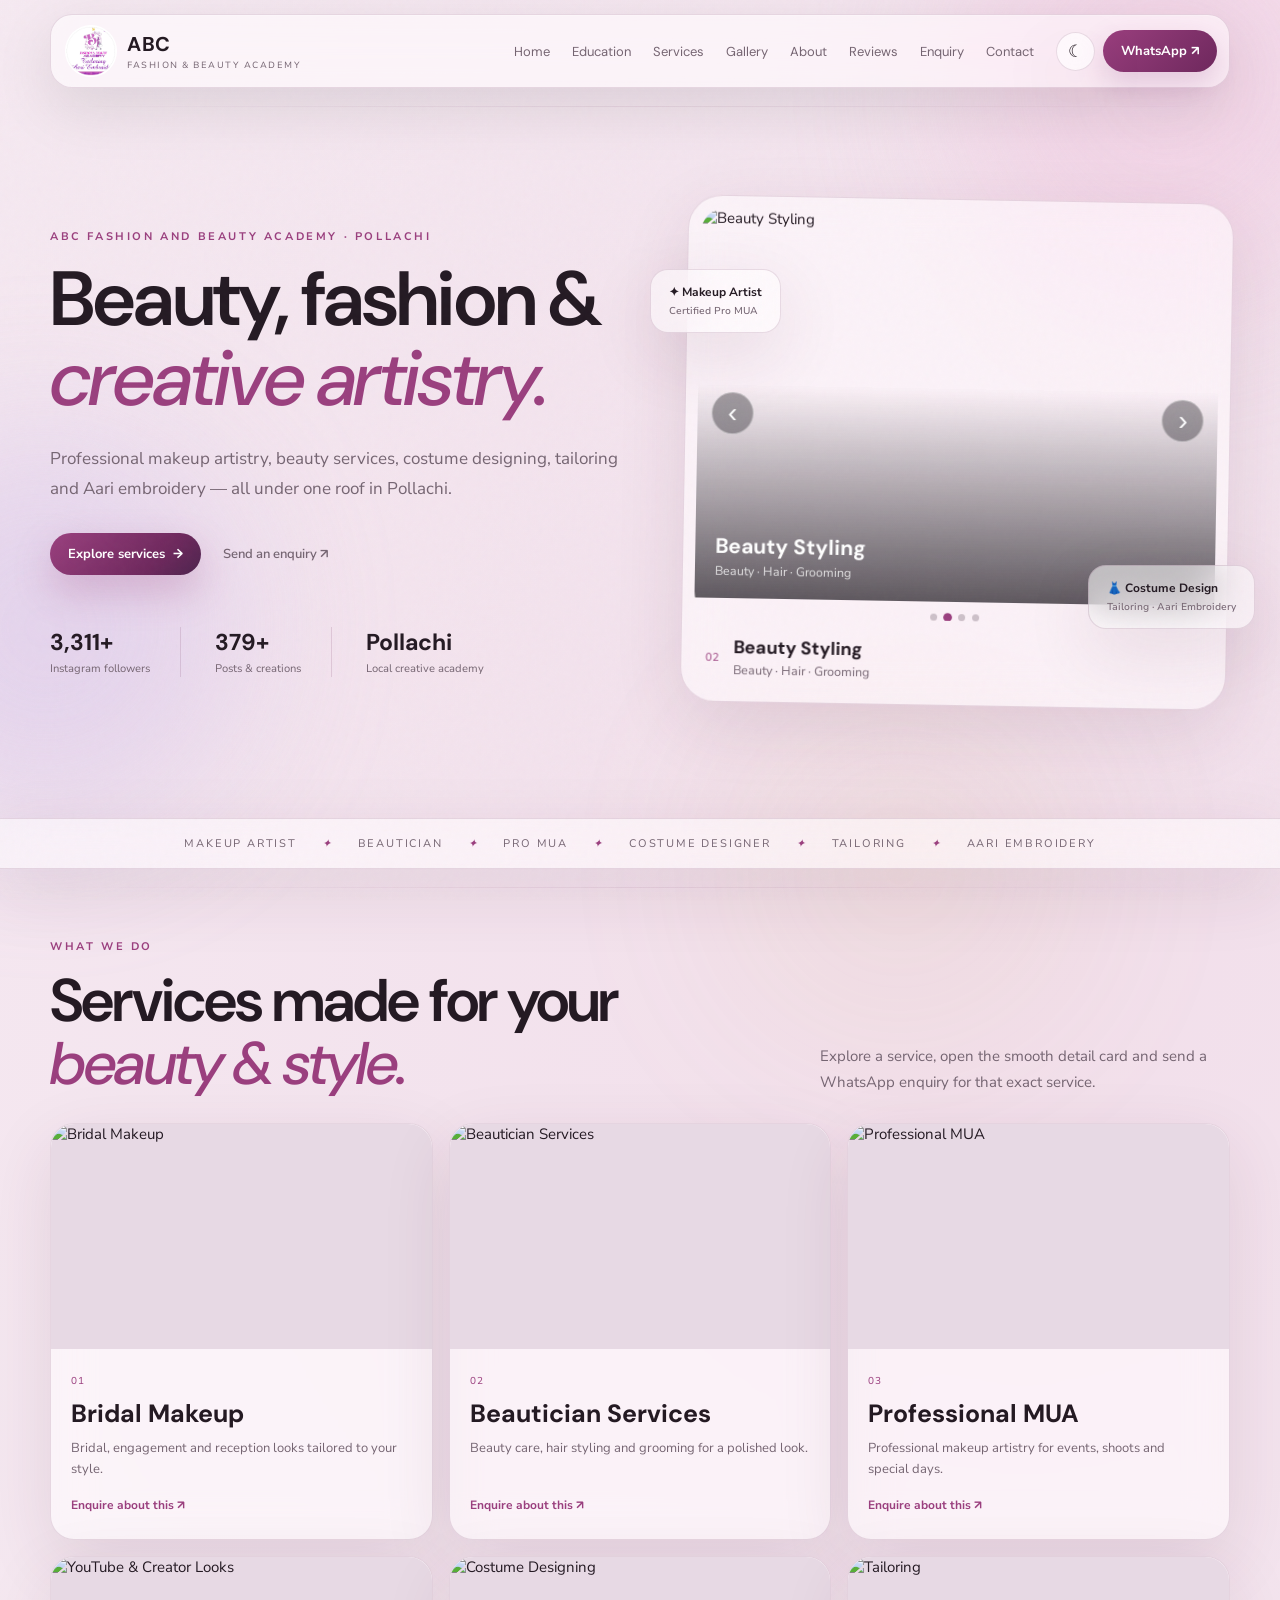
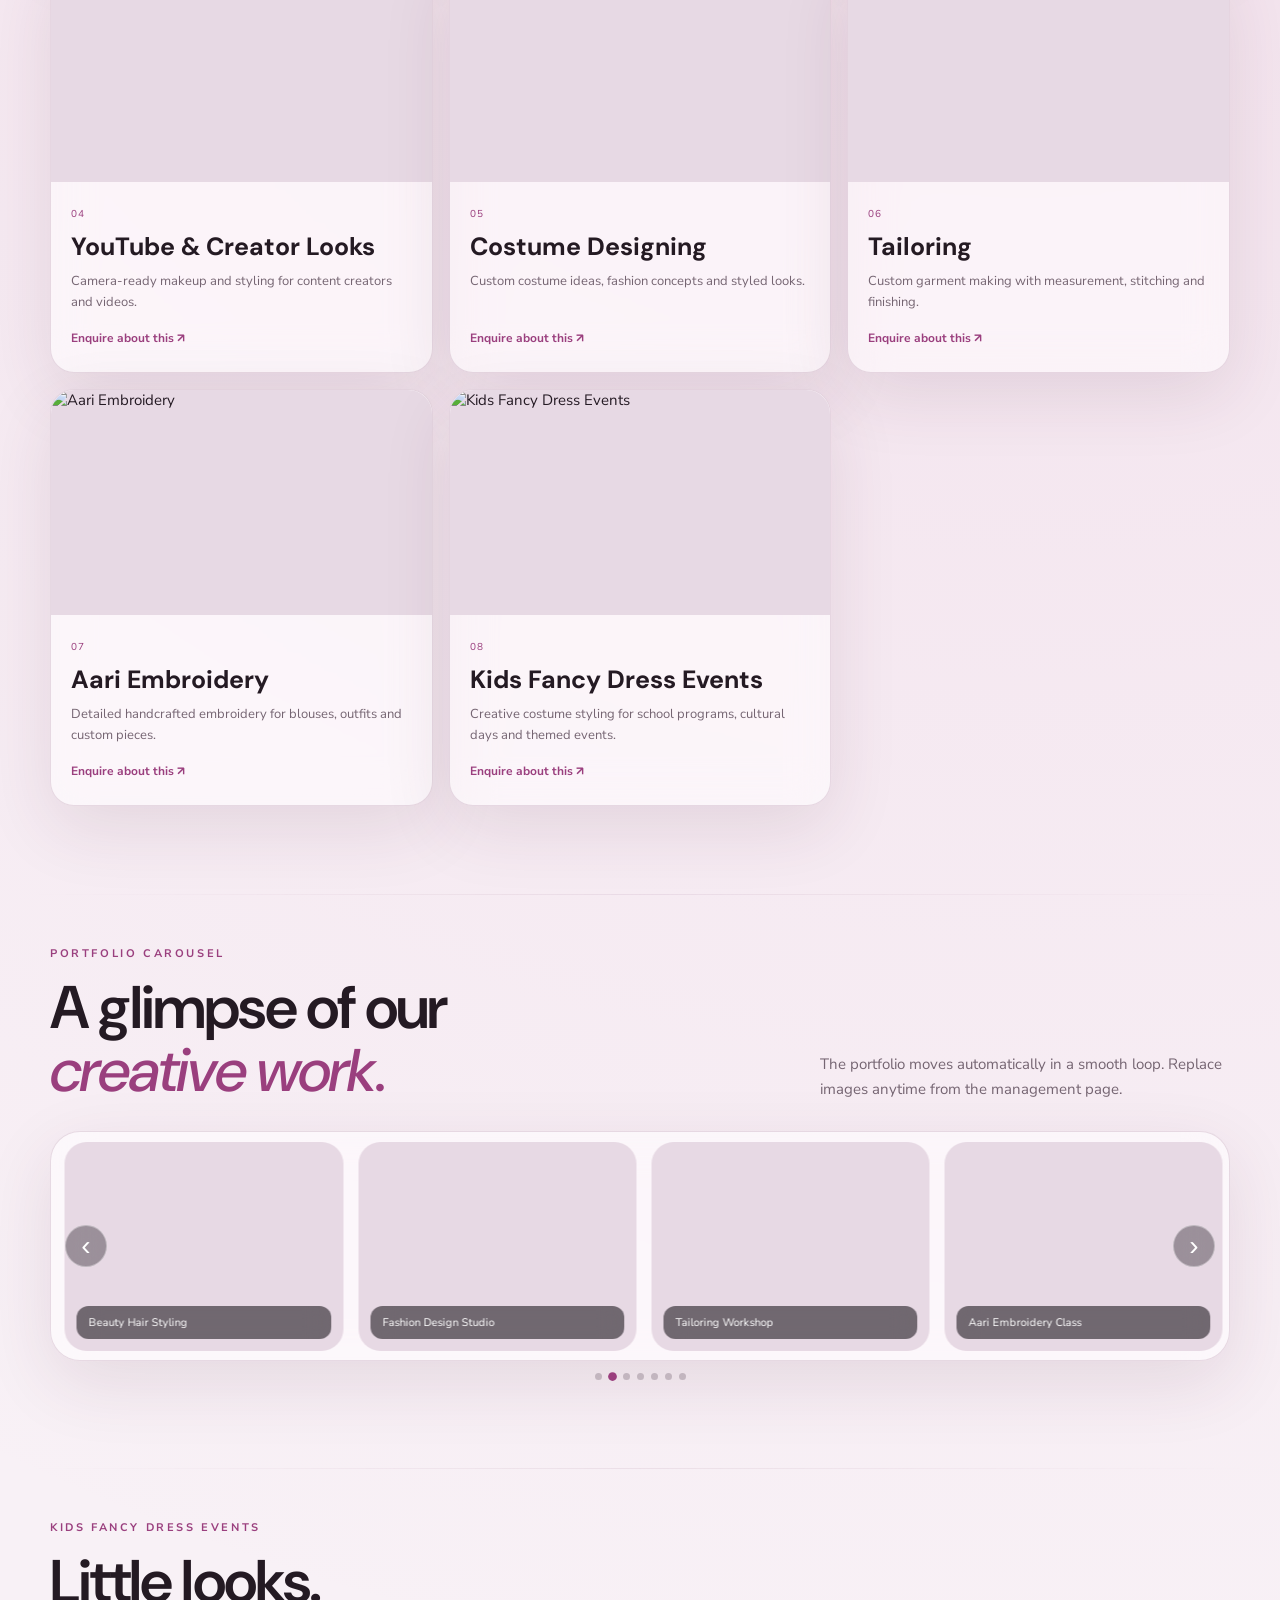
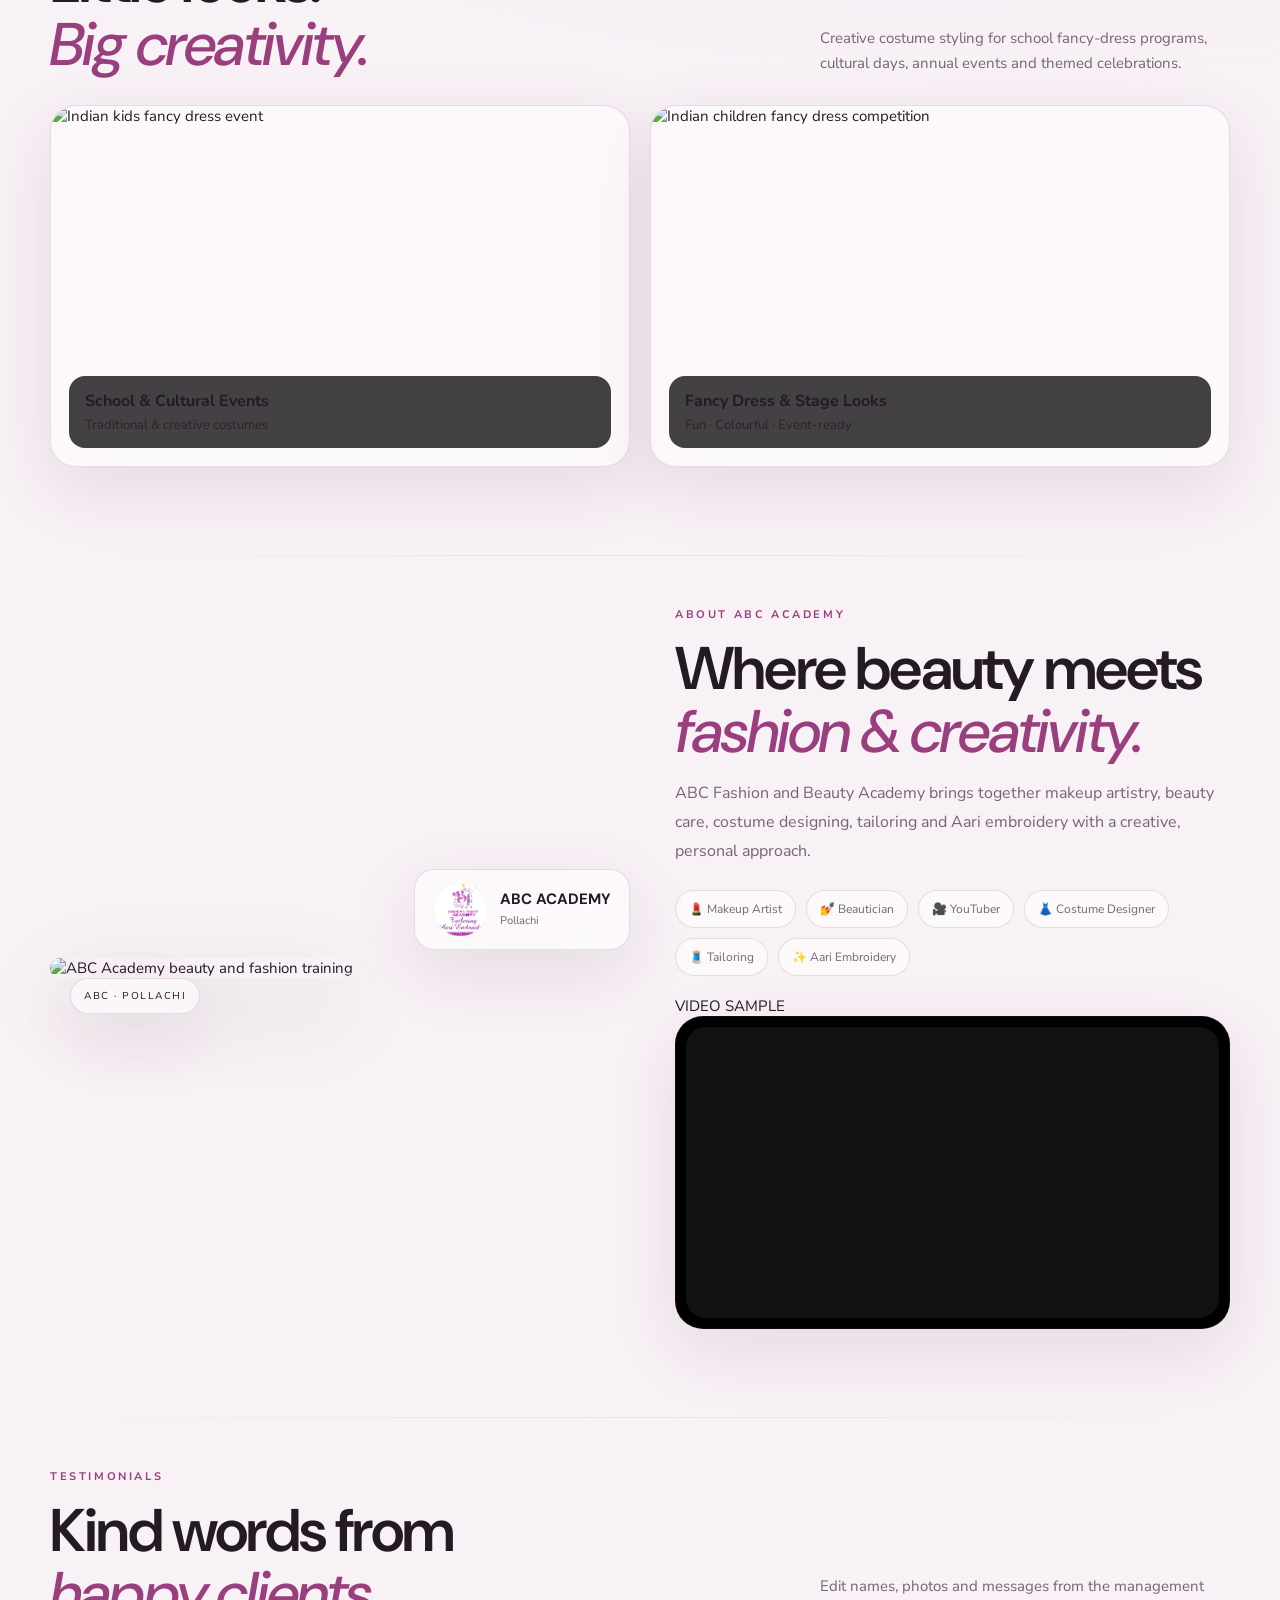
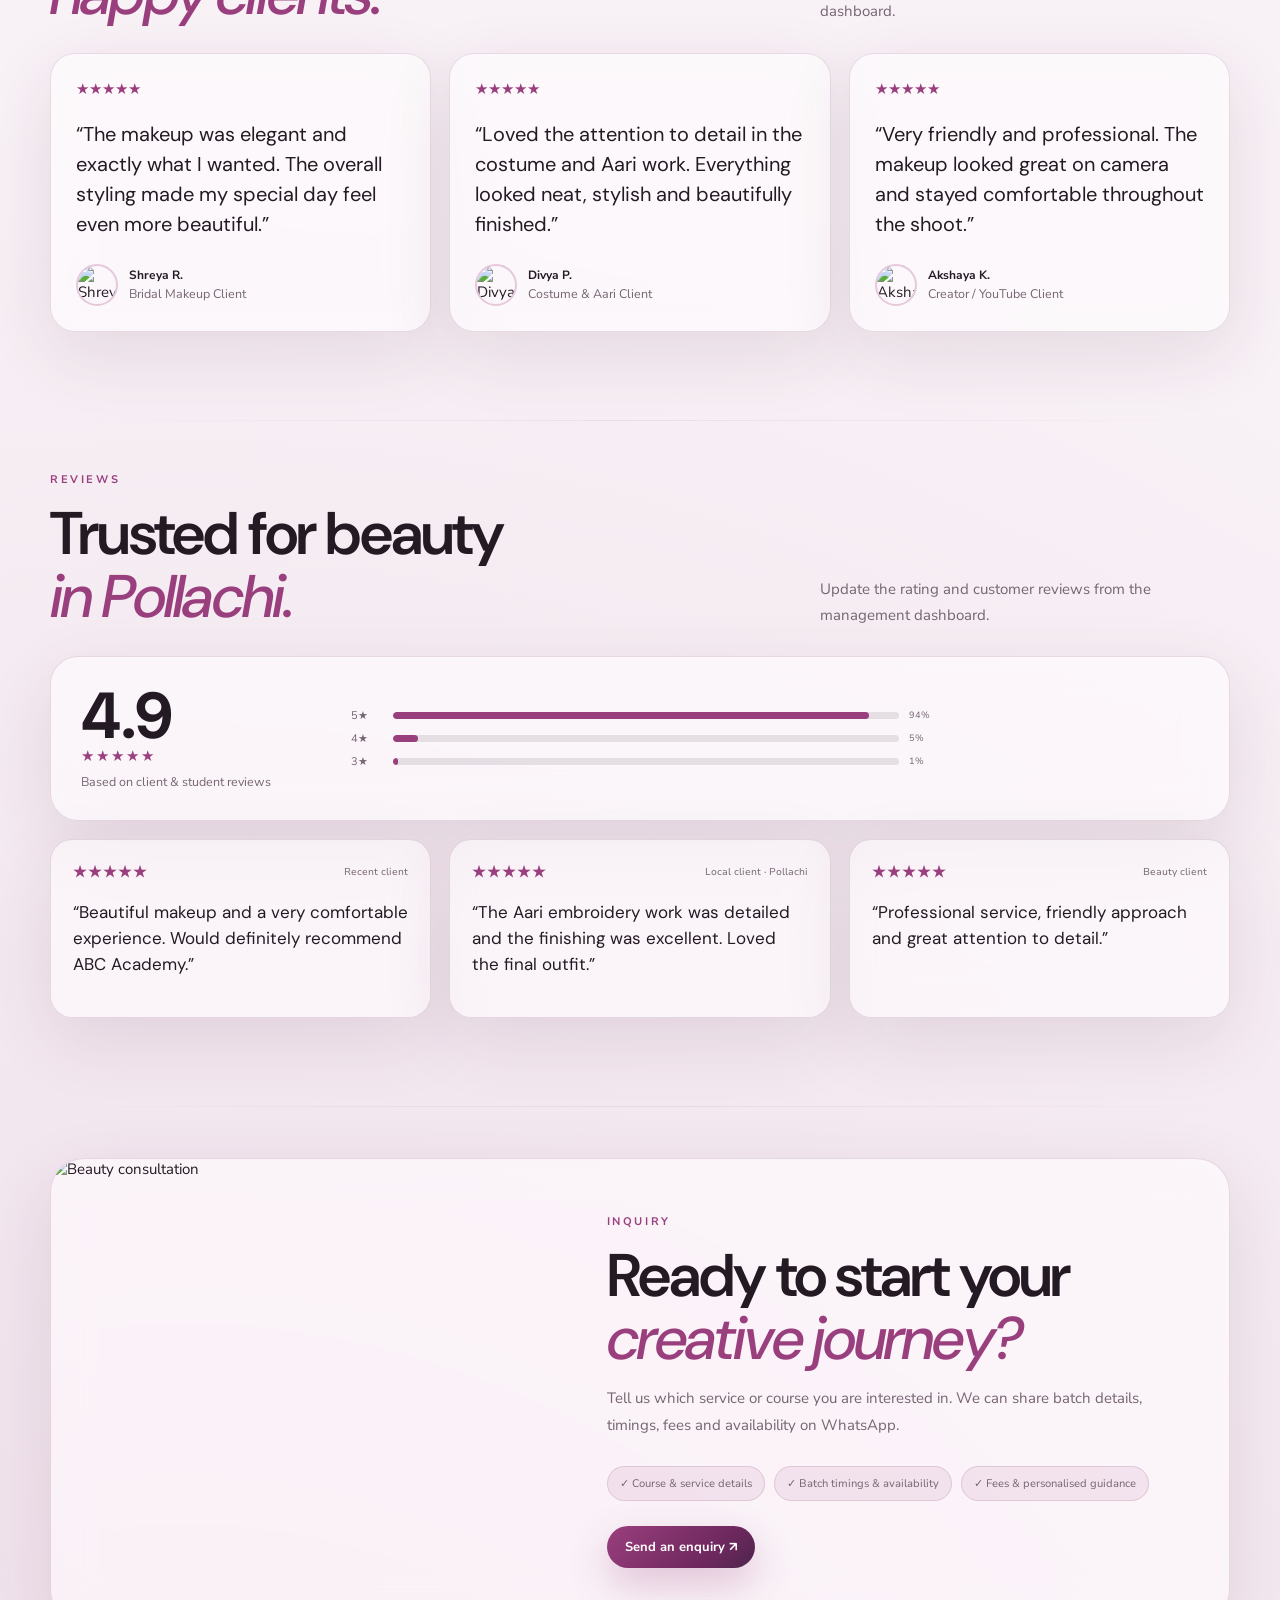
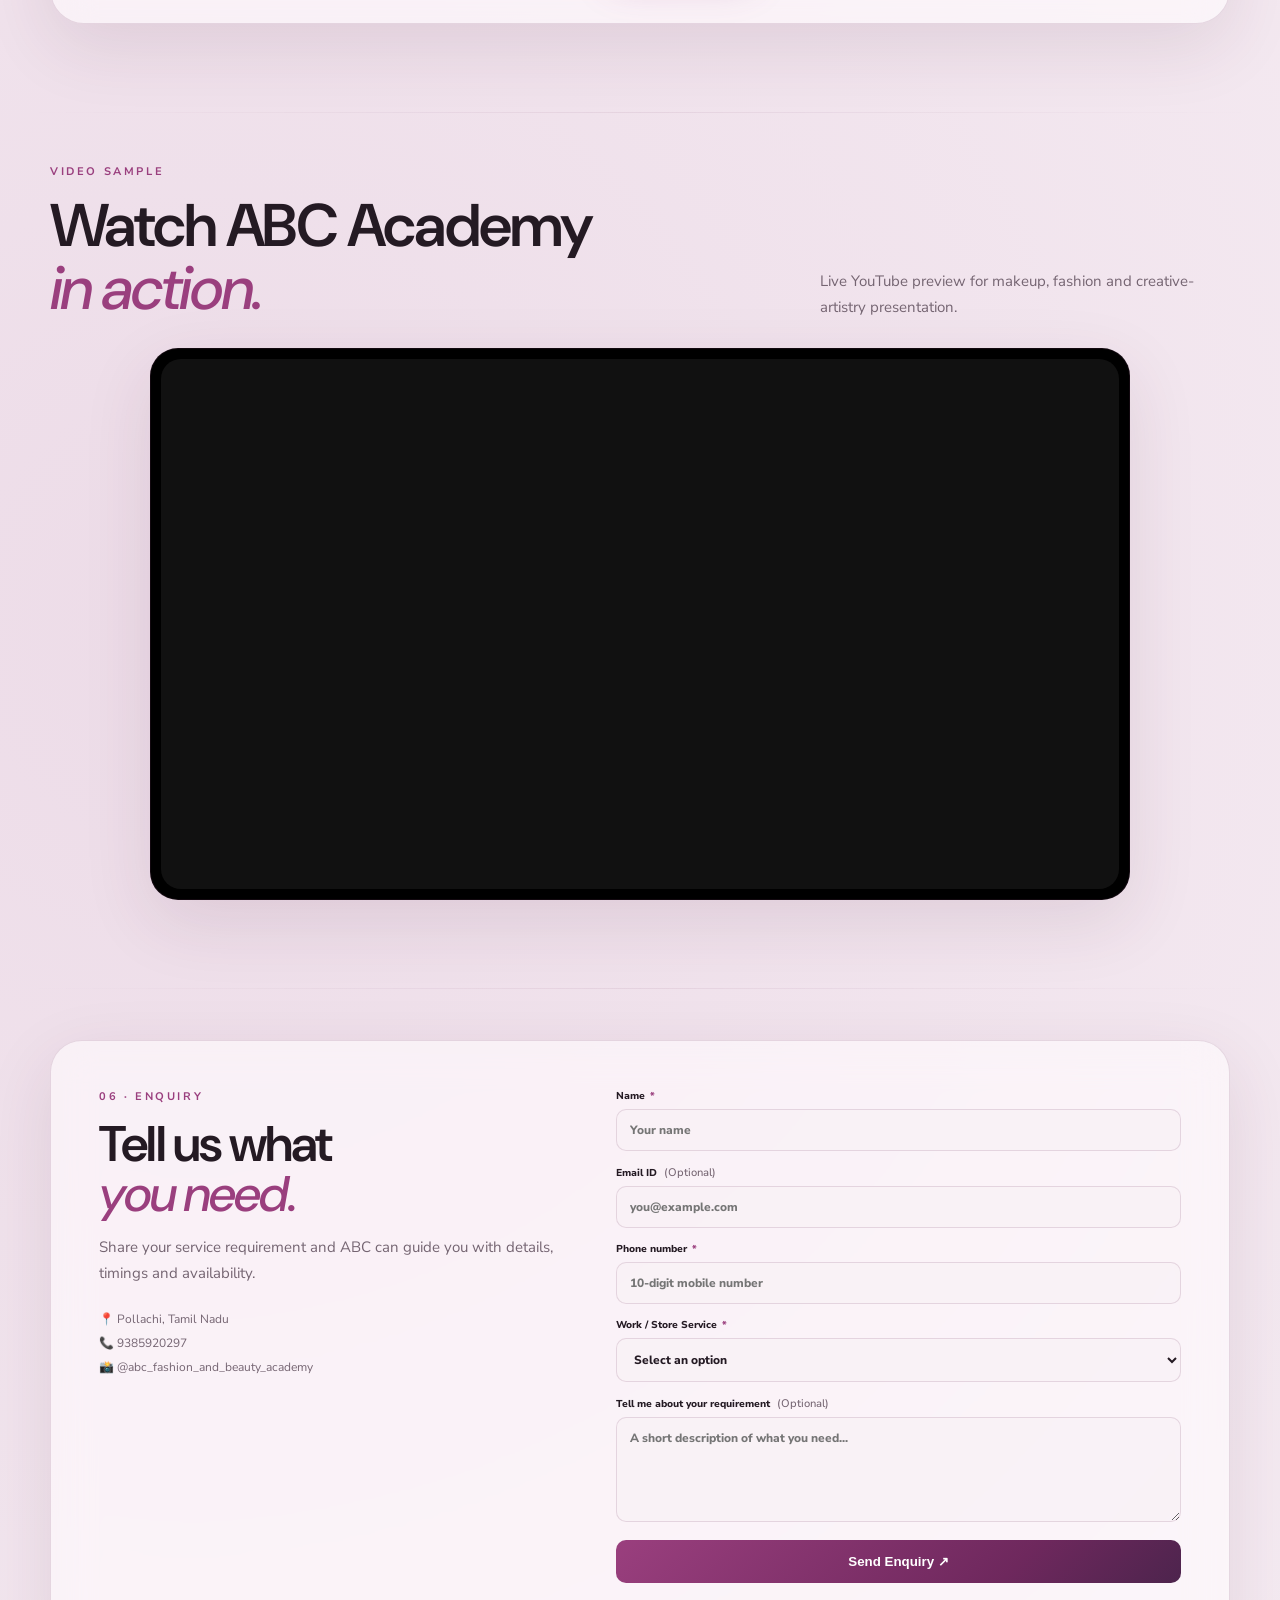
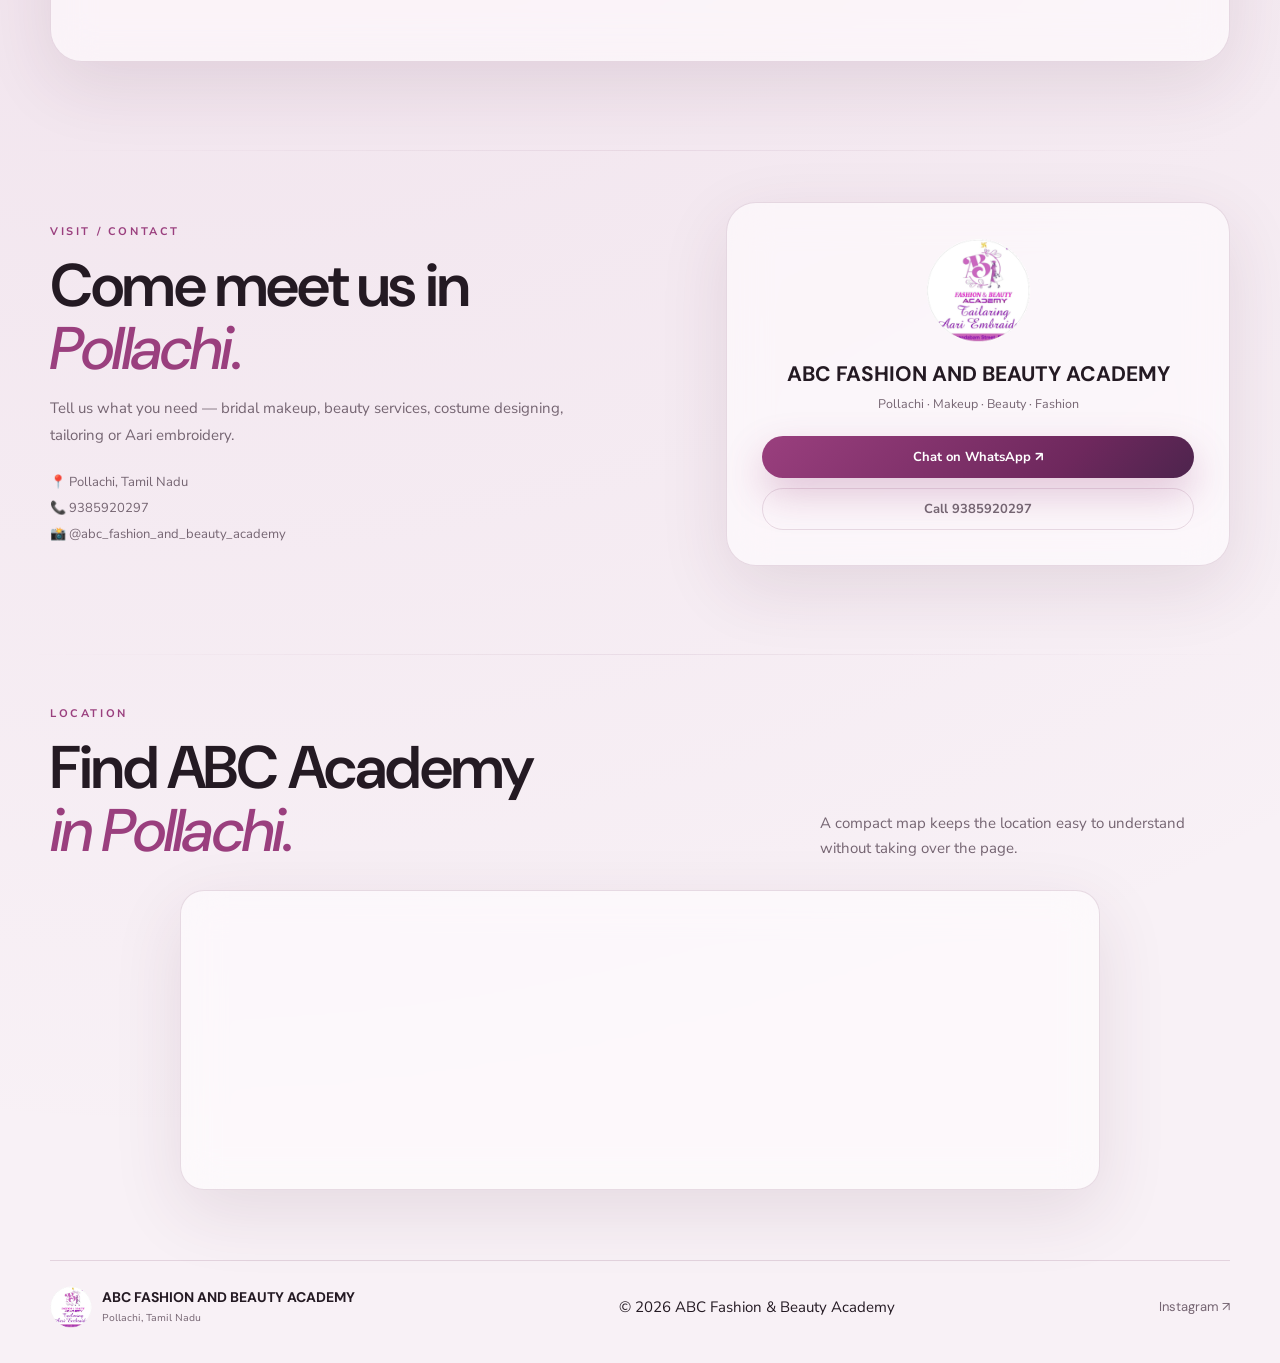
==== commit ed7a081a: "Update services.html" ====
--- a/services.html
+++ b/services.html
@@ -60,7 +60,7 @@
 
 <section id="kids-events" class="section reveal kids-events"><div class="section-head"><div><div class="eyebrow">KIDS FANCY DRESS EVENTS</div><h2>Little looks.<br><em>Big creativity.</em></h2></div><p>Creative costume styling for school fancy-dress programs, cultural days, annual events and themed celebrations.</p></div><div class="kids-grid"><article class="kids-card glass popup-card" data-popup-title="Kids Fancy Dress Events" data-popup-description="Colourful, age-appropriate costume coordination for school programs, cultural events and themed celebrations. Enquire for styling ideas, costume coordination and event-ready finishing." data-popup-image="https://sisjammu.in/images/Interhouse%20Fancy%20Dress%20Competition%20%2811%29.jpeg" data-popup-action="Enquire on WhatsApp"><img src="https://sisjammu.in/images/Interhouse%20Fancy%20Dress%20Competition%20%2811%29.jpeg" alt="Indian kids fancy dress event" loading="lazy"><div><b>School & Cultural Events</b><span>Traditional & creative costumes</span></div></article><article class="kids-card glass popup-card" data-popup-title="Creative Kids Styling" data-popup-description="Fun themed looks with simple hair, costume and stage-ready finishing designed for children." data-popup-image="https://www.stjosephbharariwal.com/assets/img/fancydress.jpg" data-popup-action="Enquire on WhatsApp"><img src="https://www.stjosephbharariwal.com/assets/img/fancydress.jpg" alt="Indian children fancy dress competition" loading="lazy"><div><b>Fancy Dress & Stage Looks</b><span>Fun · Colourful · Event-ready</span></div></article></div></section><section id="about" class="section about reveal">
   <div class="about-image">
-    <img id="aboutImage" src="https://fashionmerch.net/images/textile_design_process.png" alt="ABC Academy beauty and fashion training">
+    <img id="aboutImage" src="https://i.postimg.cc/DZQRQjc7/Whats-App-Image-2026-08-29-at-7-32-55-PM.jpg" alt="ABC Academy beauty and fashion training">
     <div class="image-tag glass">ABC · POLLACHI</div>
     <div class="logo-card glass"><img id="aboutLogo" src="assets/logo.png" alt="ABC logo"><div><b>ABC ACADEMY</b><span id="aboutLocation">Pollachi</span></div></div>
   </div>
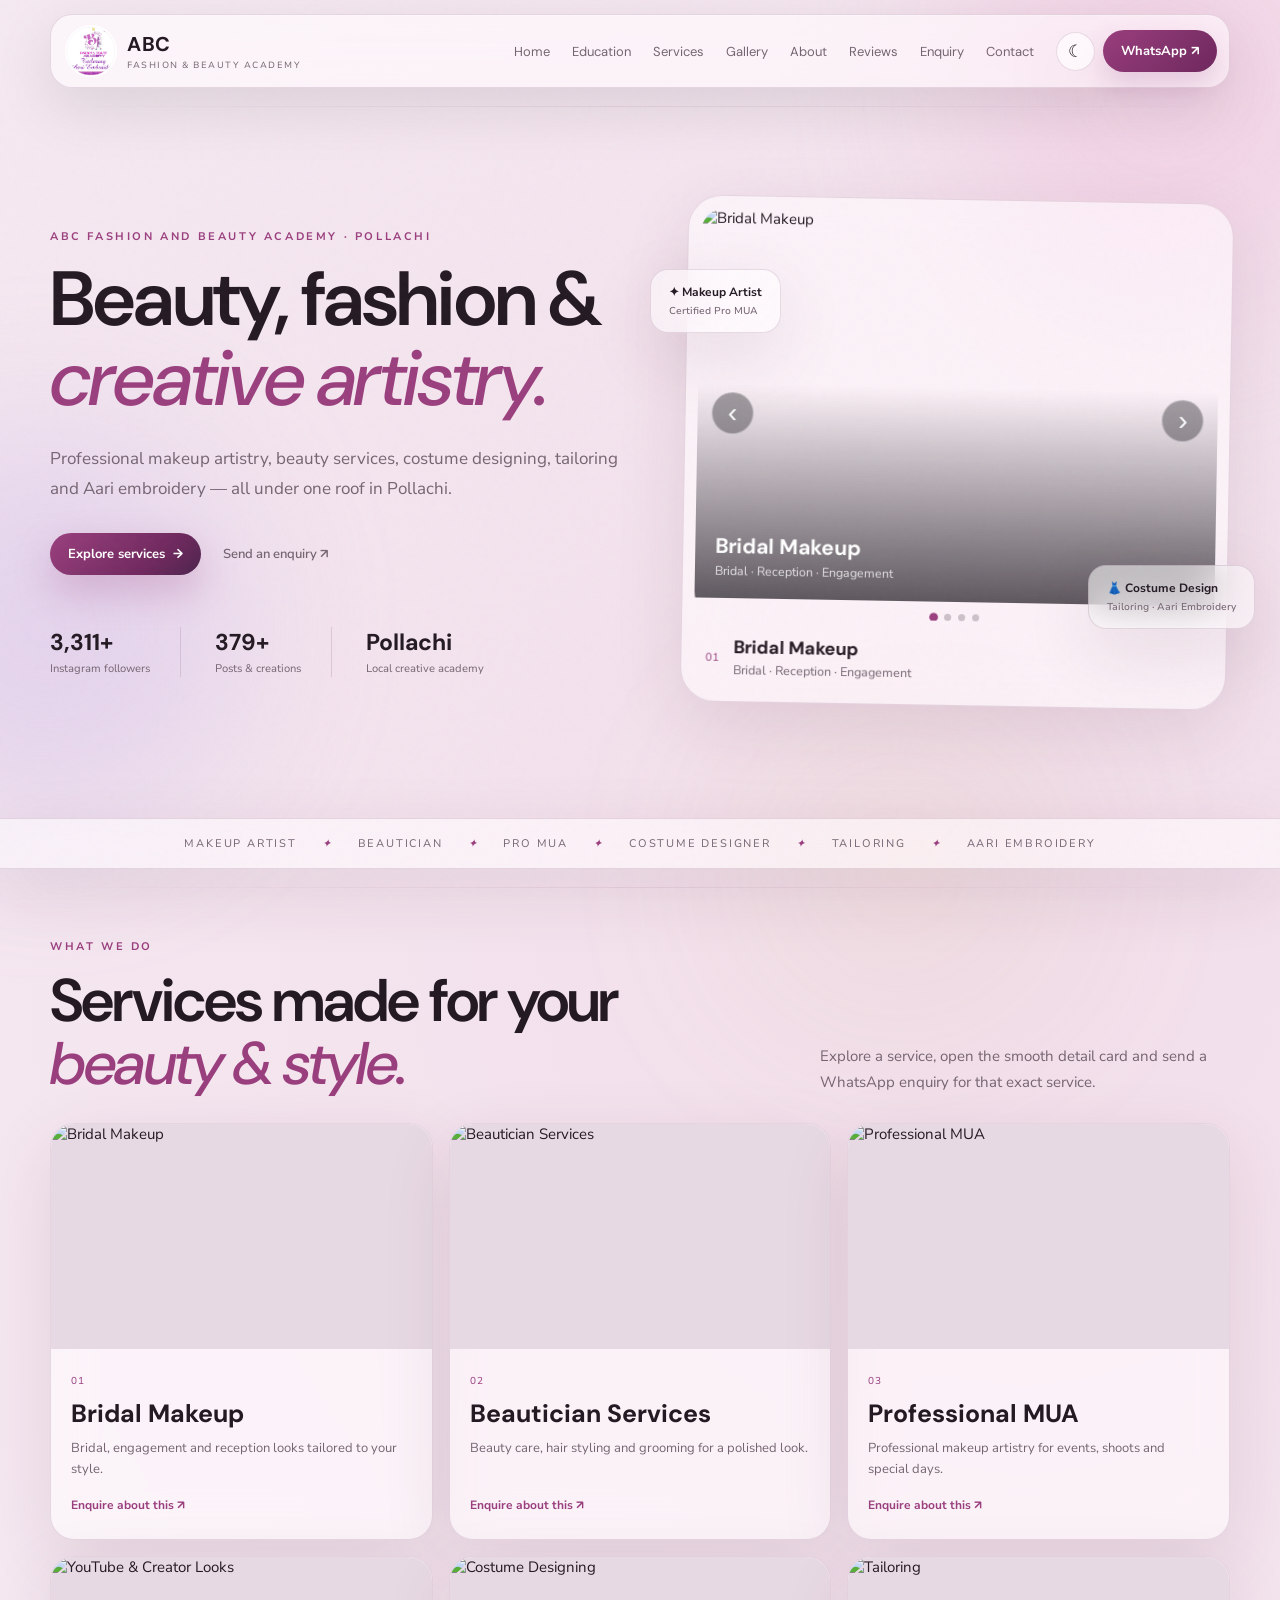
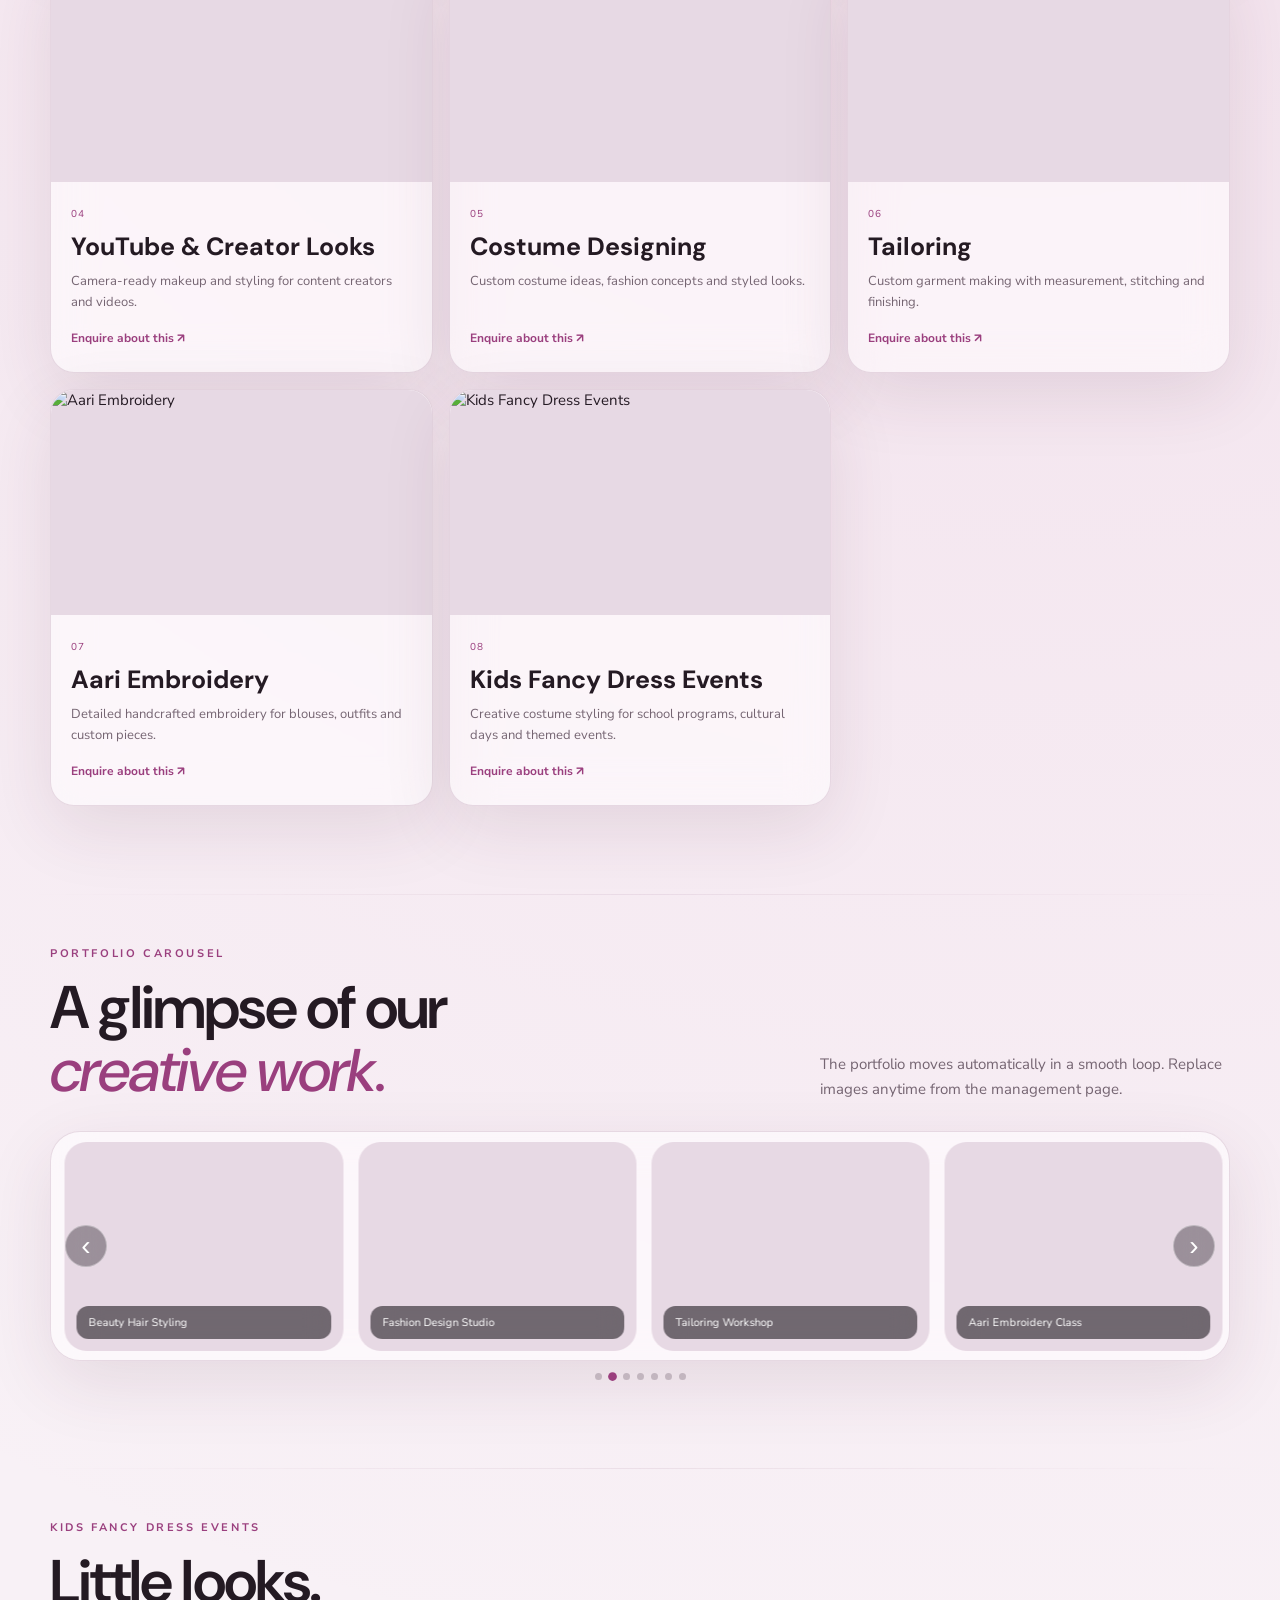
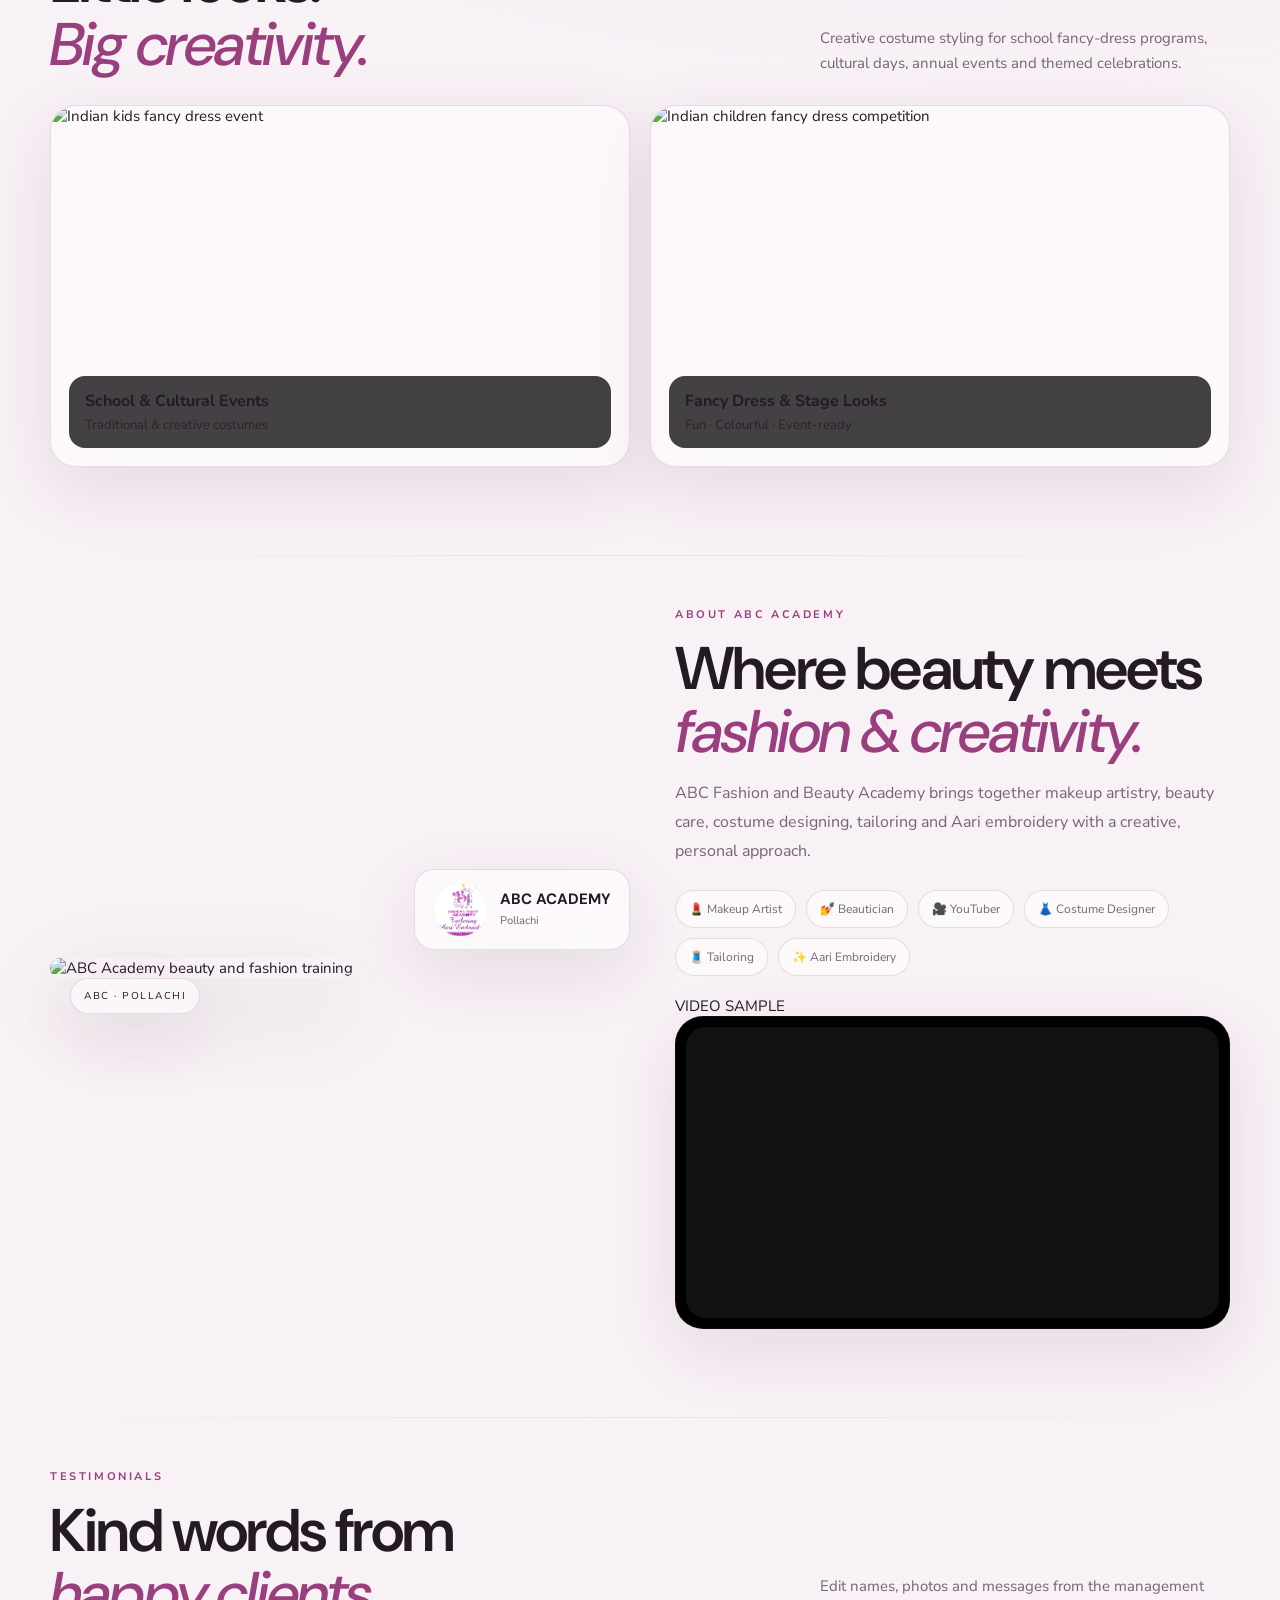
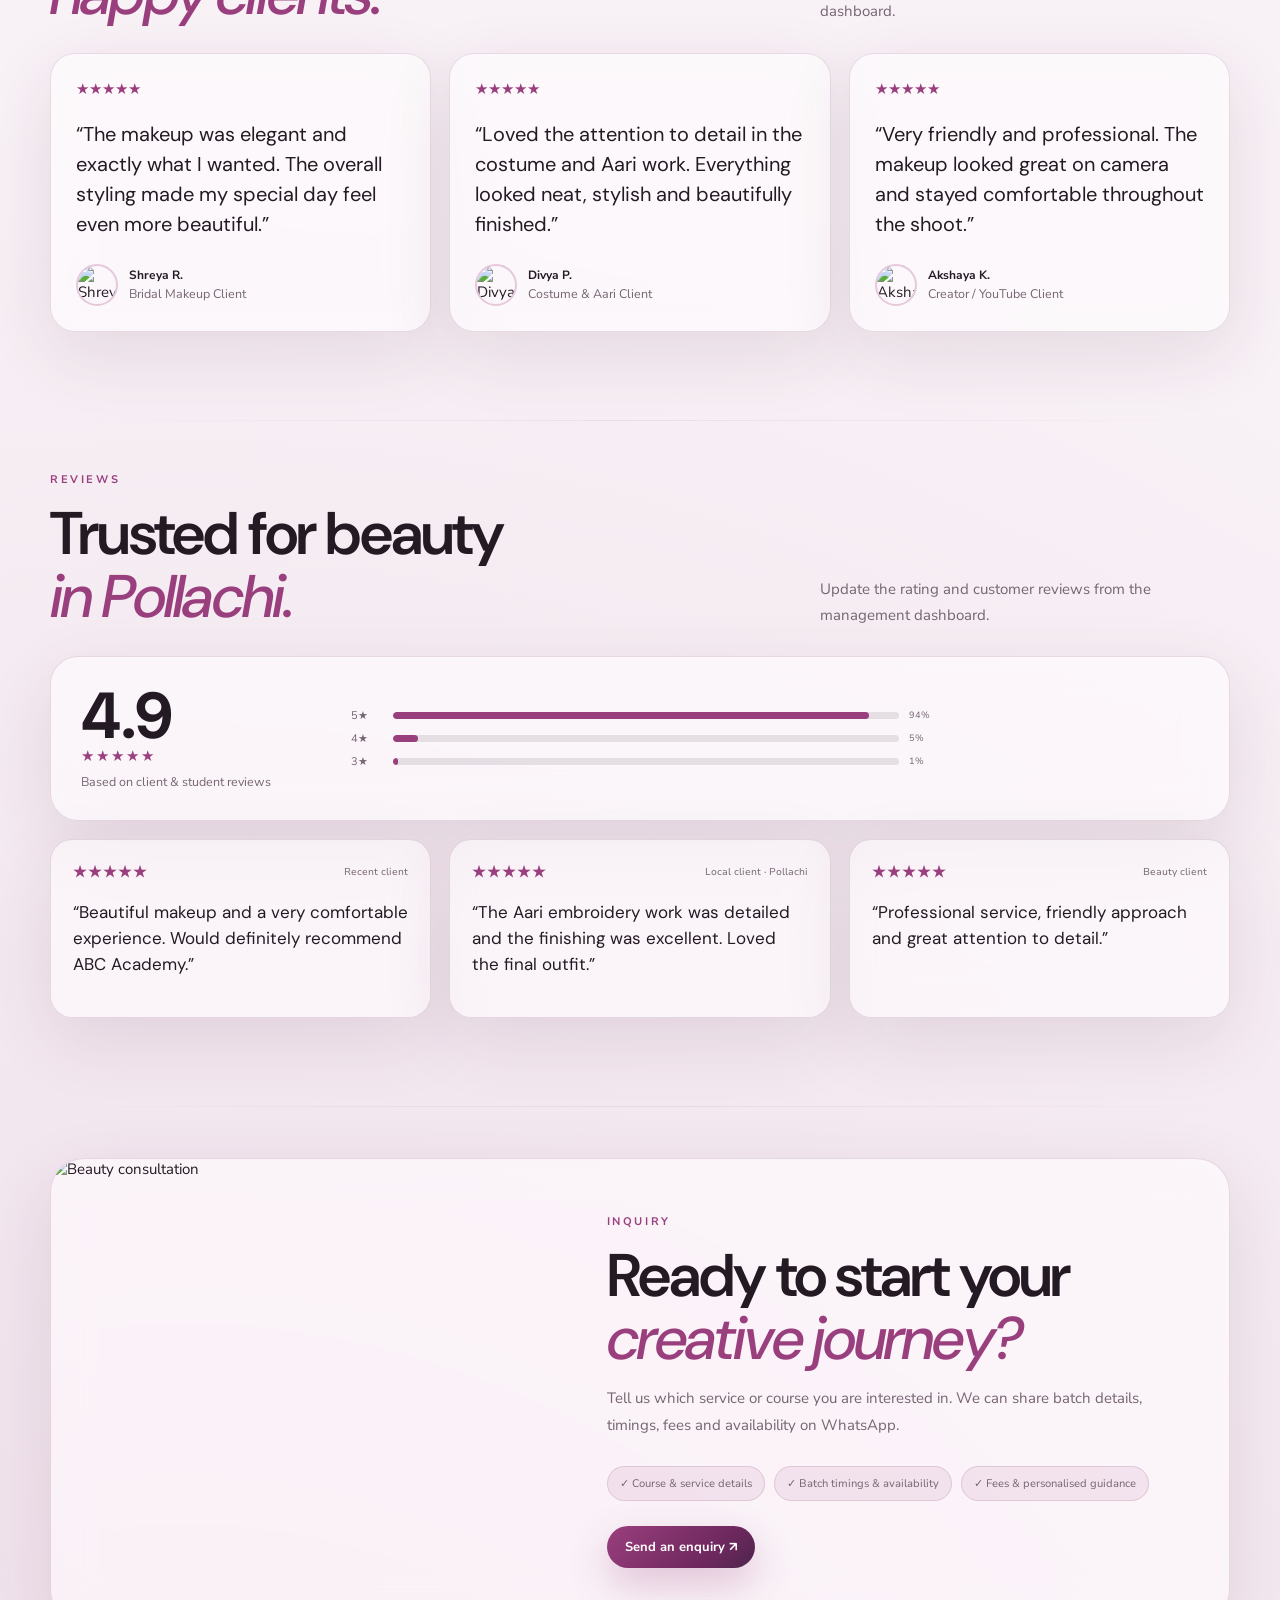
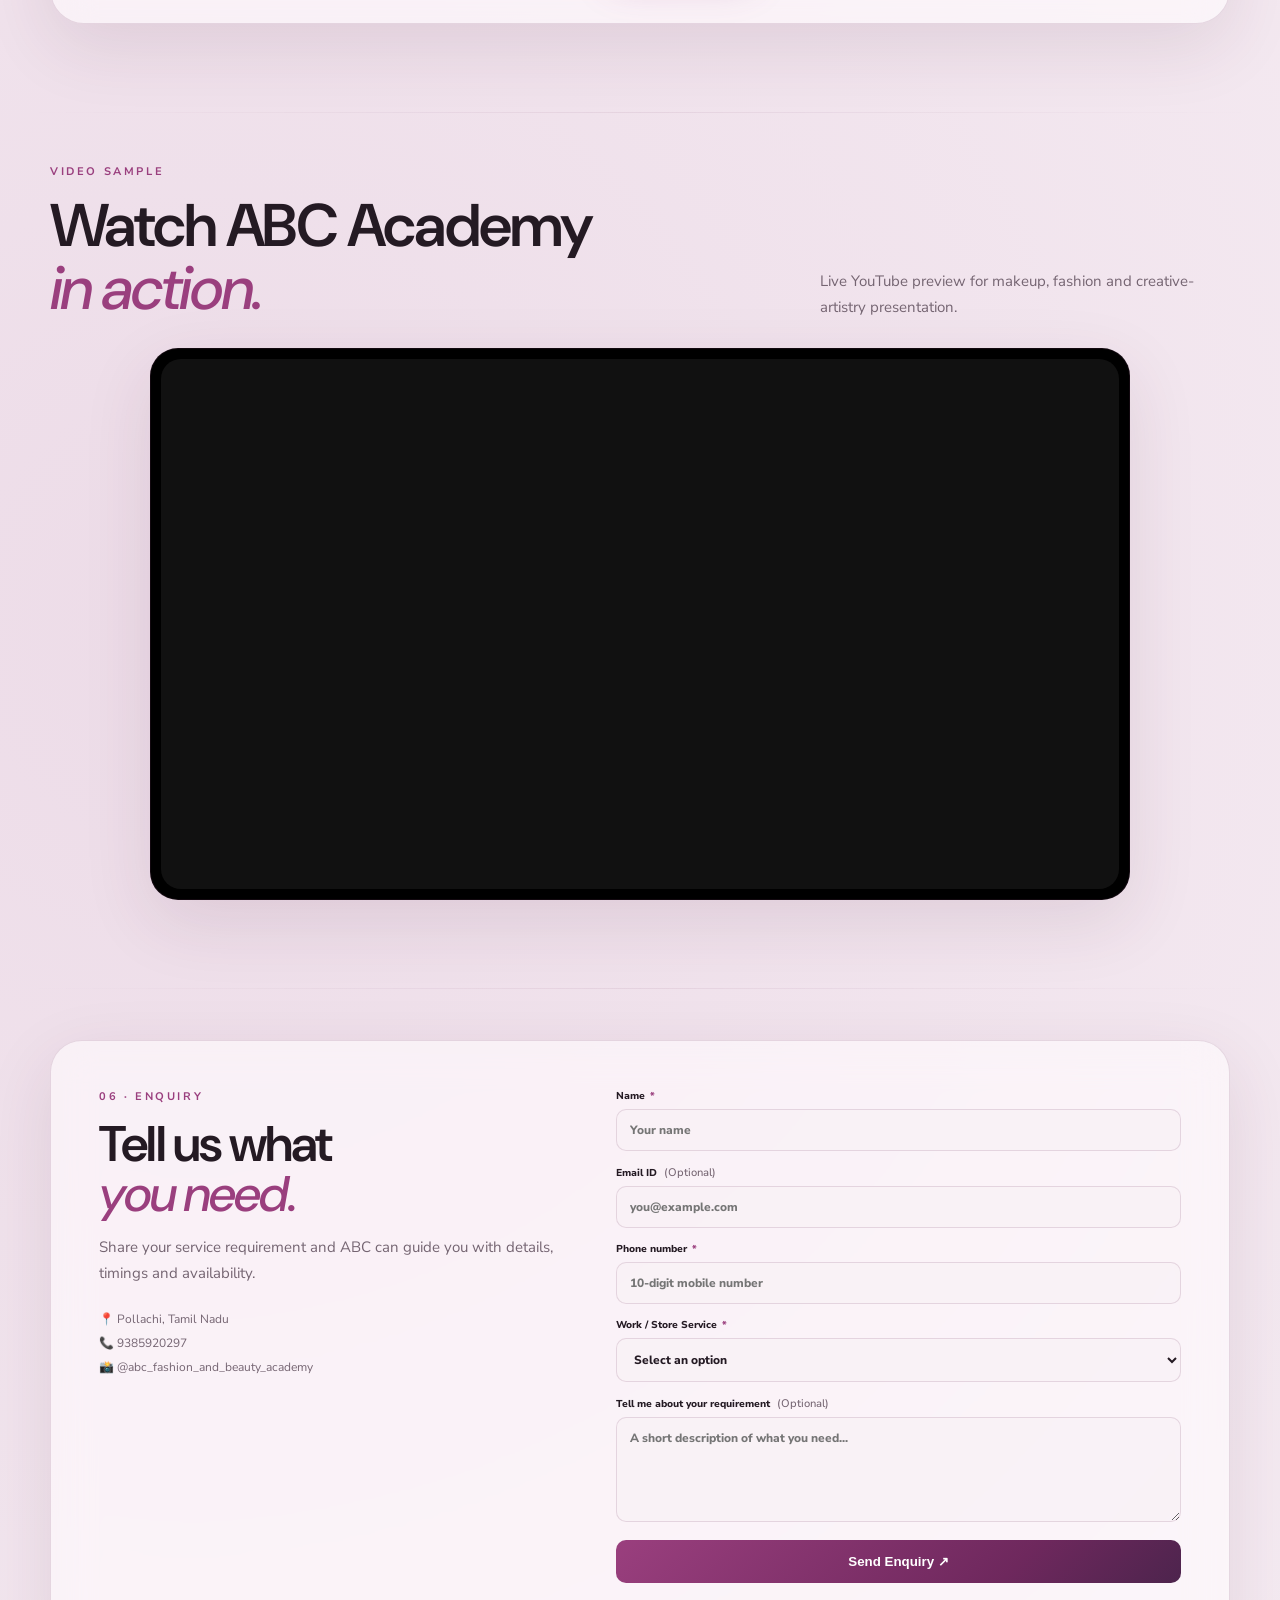
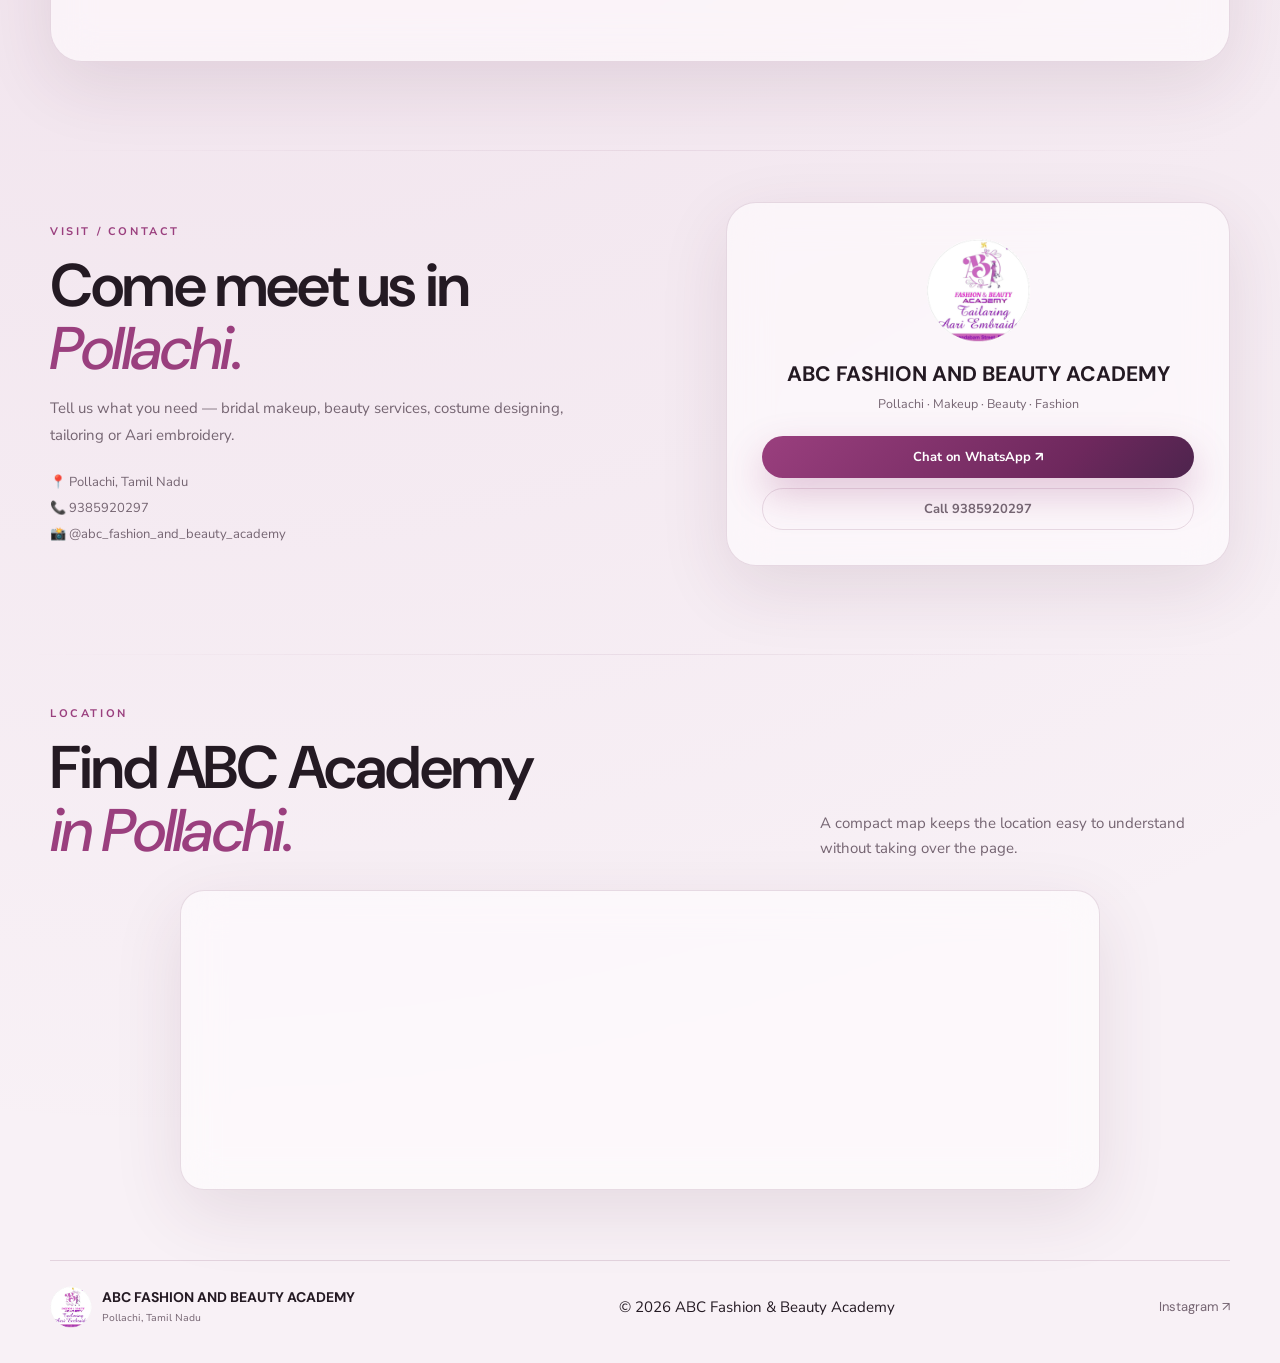
==== commit 1d7ee70e: "Update services.html" ====
--- a/services.html
+++ b/services.html
@@ -60,7 +60,7 @@
 
 <section id="kids-events" class="section reveal kids-events"><div class="section-head"><div><div class="eyebrow">KIDS FANCY DRESS EVENTS</div><h2>Little looks.<br><em>Big creativity.</em></h2></div><p>Creative costume styling for school fancy-dress programs, cultural days, annual events and themed celebrations.</p></div><div class="kids-grid"><article class="kids-card glass popup-card" data-popup-title="Kids Fancy Dress Events" data-popup-description="Colourful, age-appropriate costume coordination for school programs, cultural events and themed celebrations. Enquire for styling ideas, costume coordination and event-ready finishing." data-popup-image="https://sisjammu.in/images/Interhouse%20Fancy%20Dress%20Competition%20%2811%29.jpeg" data-popup-action="Enquire on WhatsApp"><img src="https://sisjammu.in/images/Interhouse%20Fancy%20Dress%20Competition%20%2811%29.jpeg" alt="Indian kids fancy dress event" loading="lazy"><div><b>School & Cultural Events</b><span>Traditional & creative costumes</span></div></article><article class="kids-card glass popup-card" data-popup-title="Creative Kids Styling" data-popup-description="Fun themed looks with simple hair, costume and stage-ready finishing designed for children." data-popup-image="https://www.stjosephbharariwal.com/assets/img/fancydress.jpg" data-popup-action="Enquire on WhatsApp"><img src="https://www.stjosephbharariwal.com/assets/img/fancydress.jpg" alt="Indian children fancy dress competition" loading="lazy"><div><b>Fancy Dress & Stage Looks</b><span>Fun · Colourful · Event-ready</span></div></article></div></section><section id="about" class="section about reveal">
   <div class="about-image">
-    <img id="aboutImage" src="https://i.postimg.cc/DZQRQjc7/Whats-App-Image-2026-08-29-at-7-32-55-PM.jpg" alt="ABC Academy beauty and fashion training">
+    <img id="aboutImage" src="https://res.cloudinary.com/dtz0urit6/image/upload/q_auto:best,f_jpg/cloudinary-tools-uploads/kfowtymhkbtbhccnp1tk" alt="ABC Academy beauty and fashion training">
     <div class="image-tag glass">ABC · POLLACHI</div>
     <div class="logo-card glass"><img id="aboutLogo" src="assets/logo.png" alt="ABC logo"><div><b>ABC ACADEMY</b><span id="aboutLocation">Pollachi</span></div></div>
   </div>
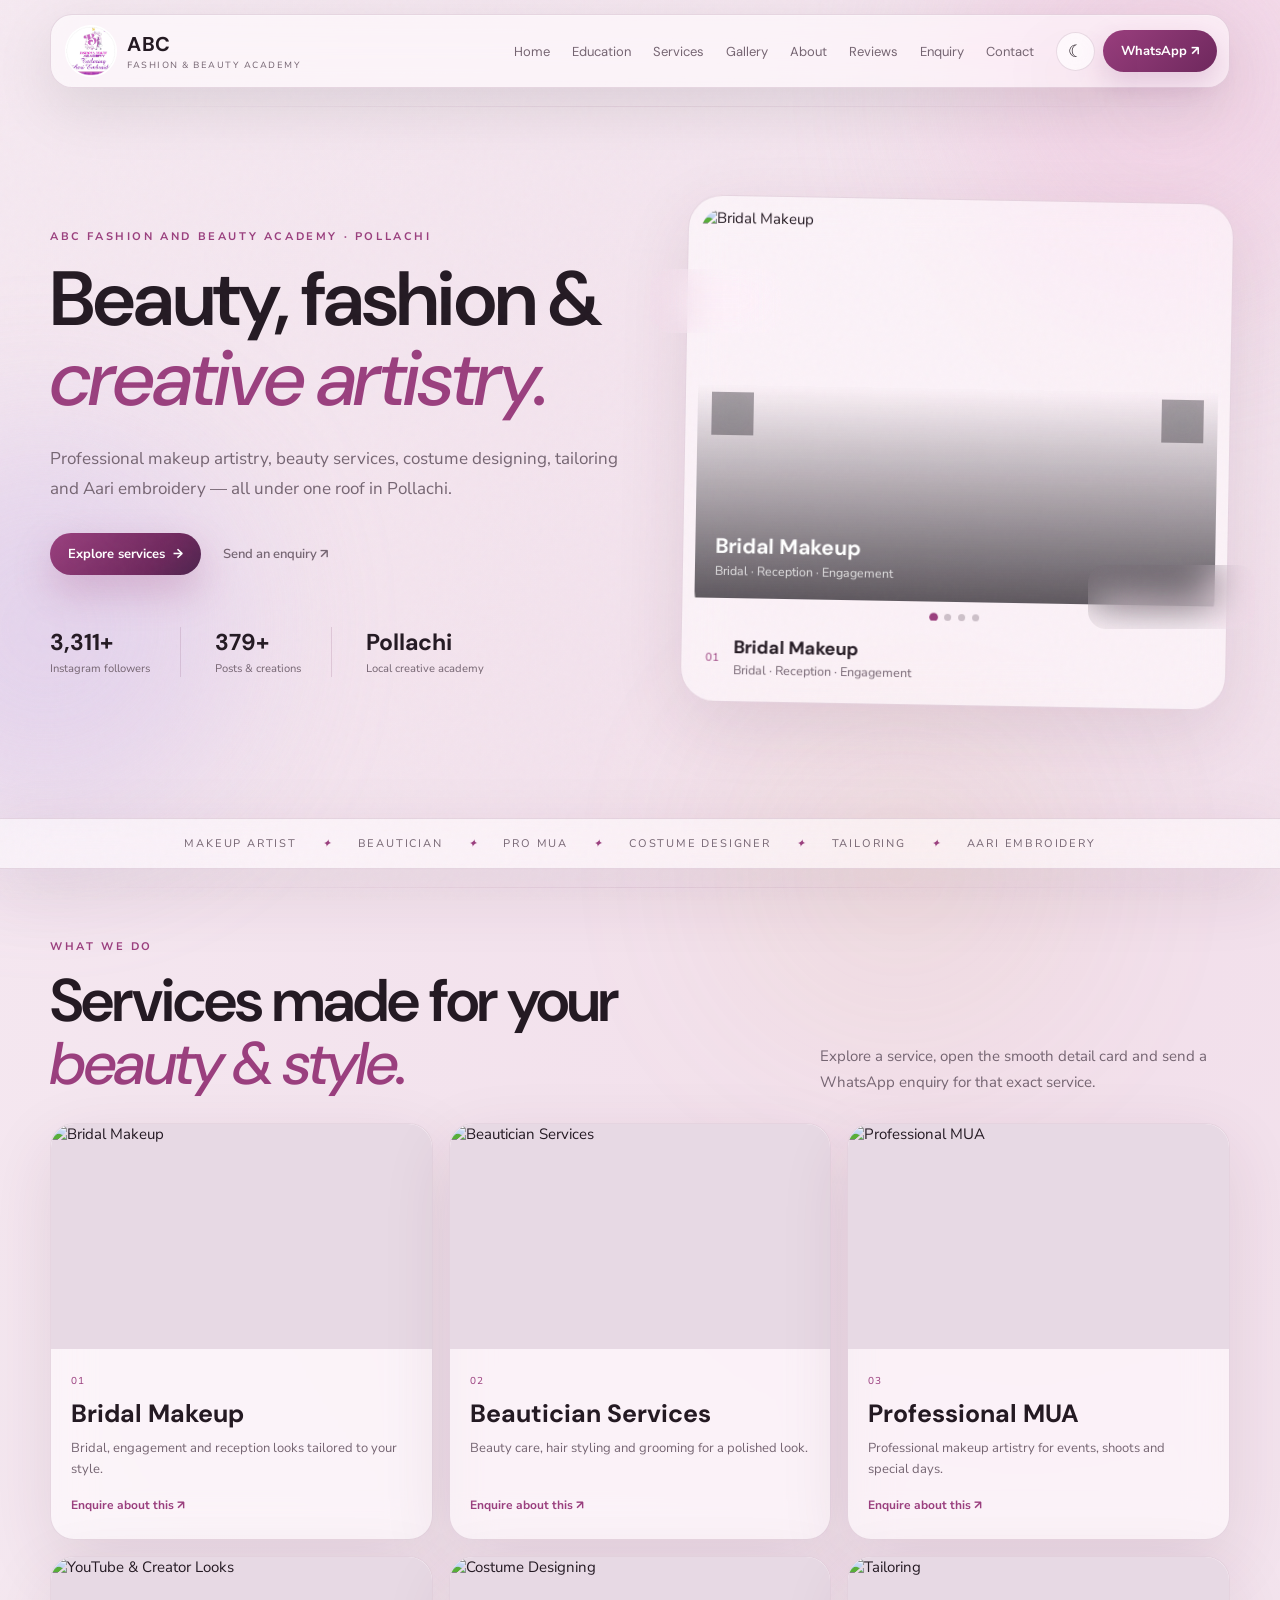
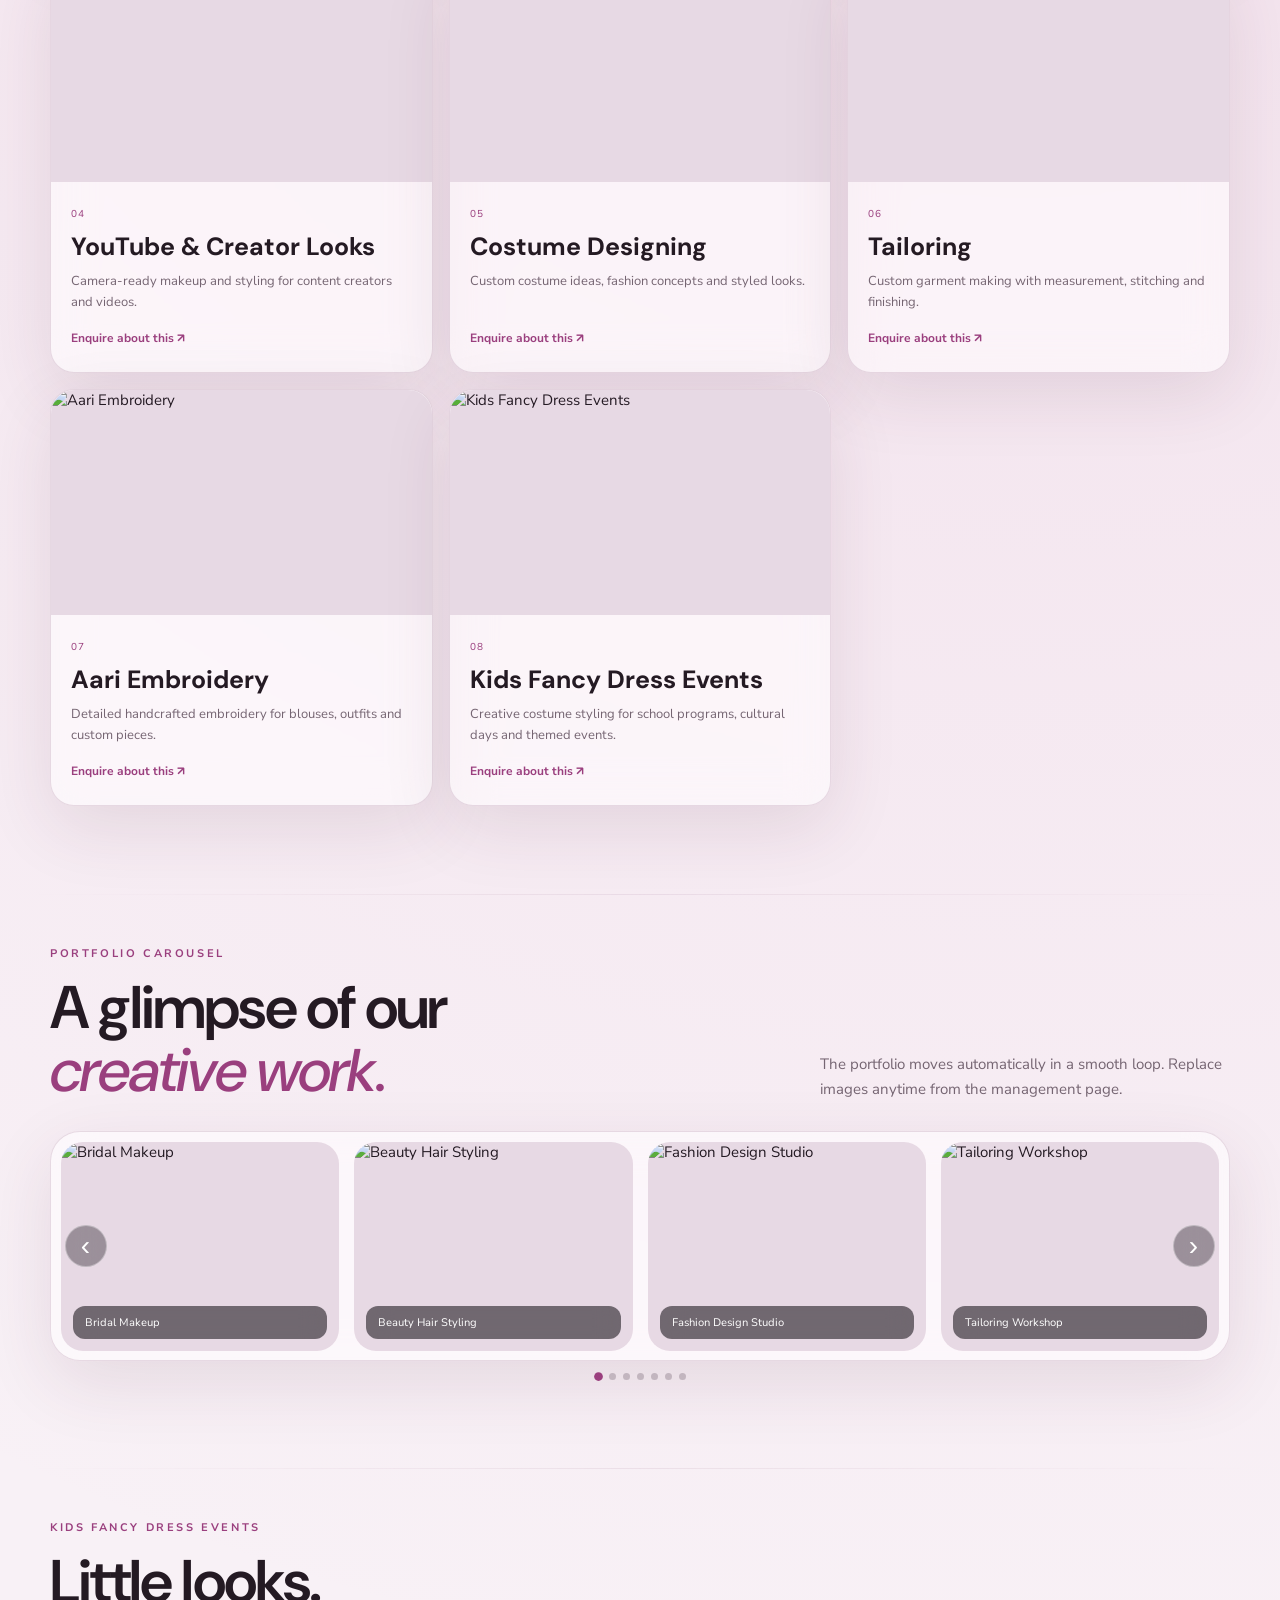
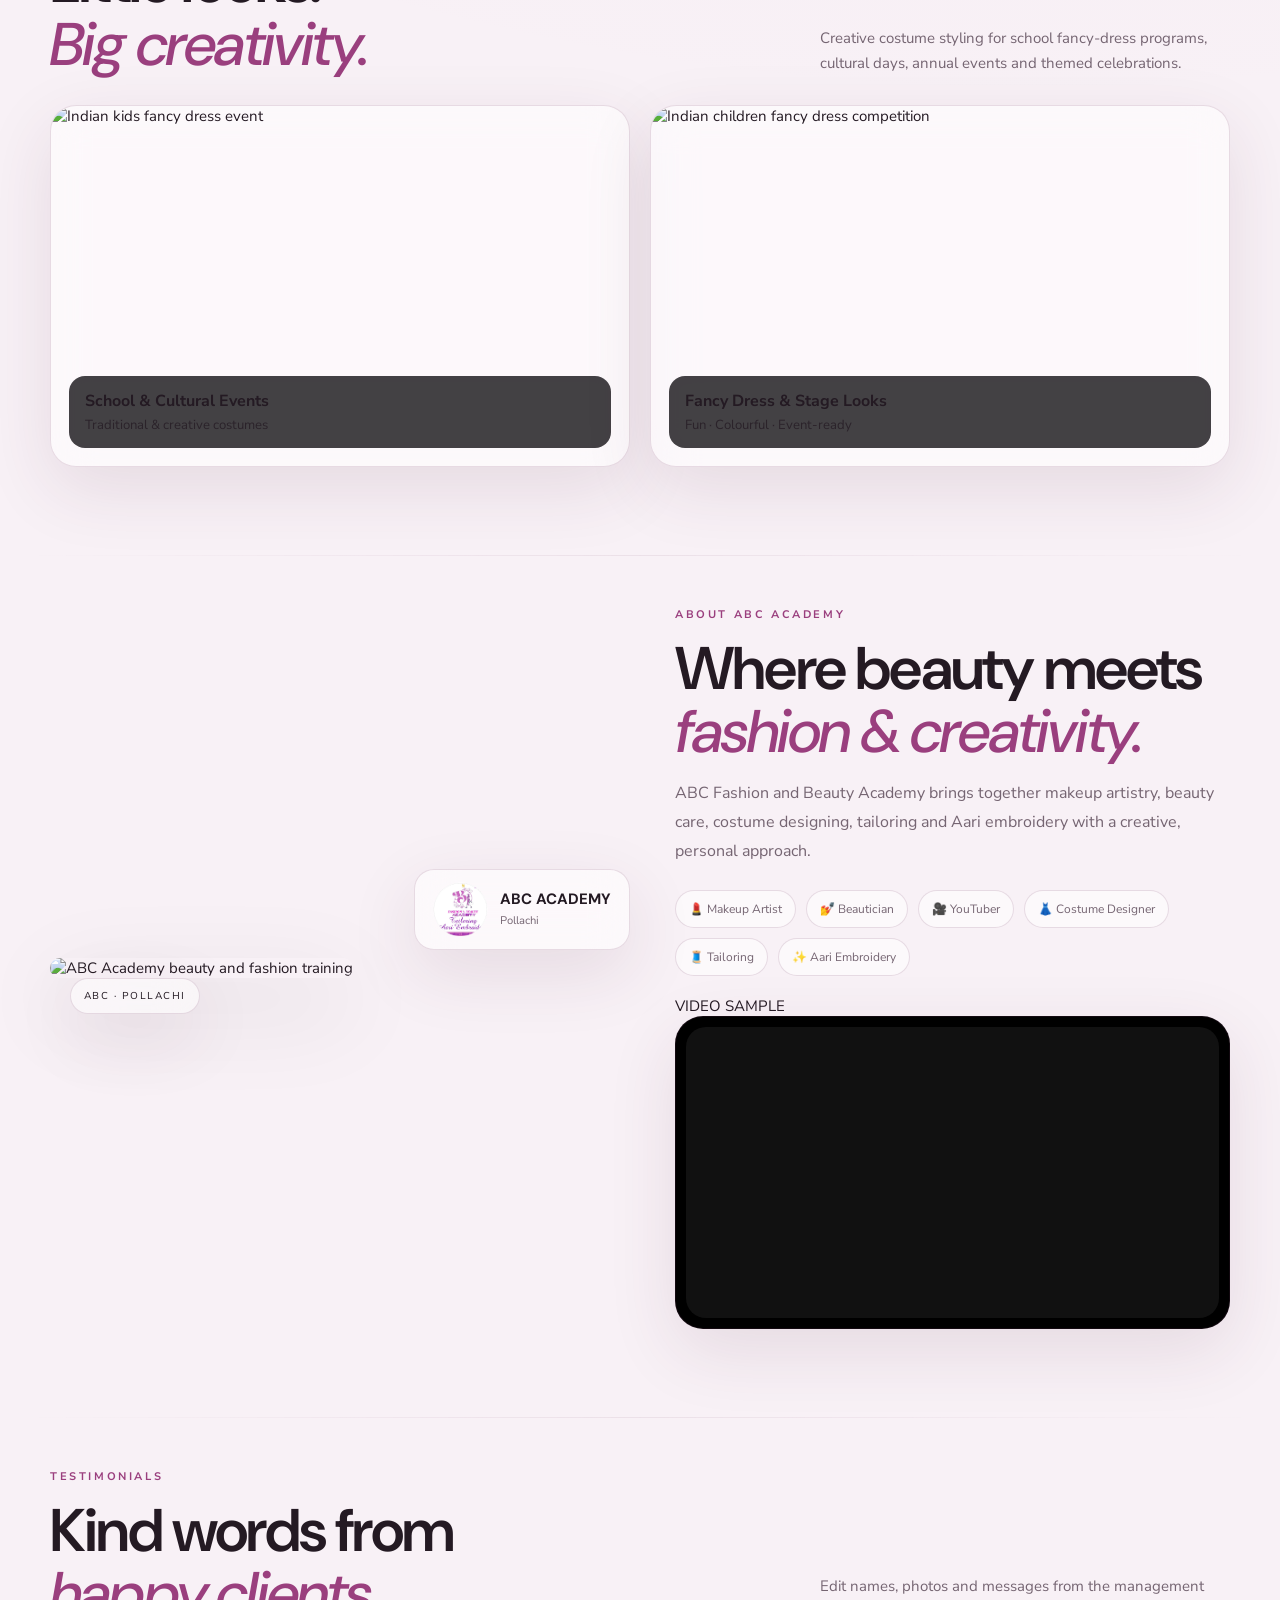
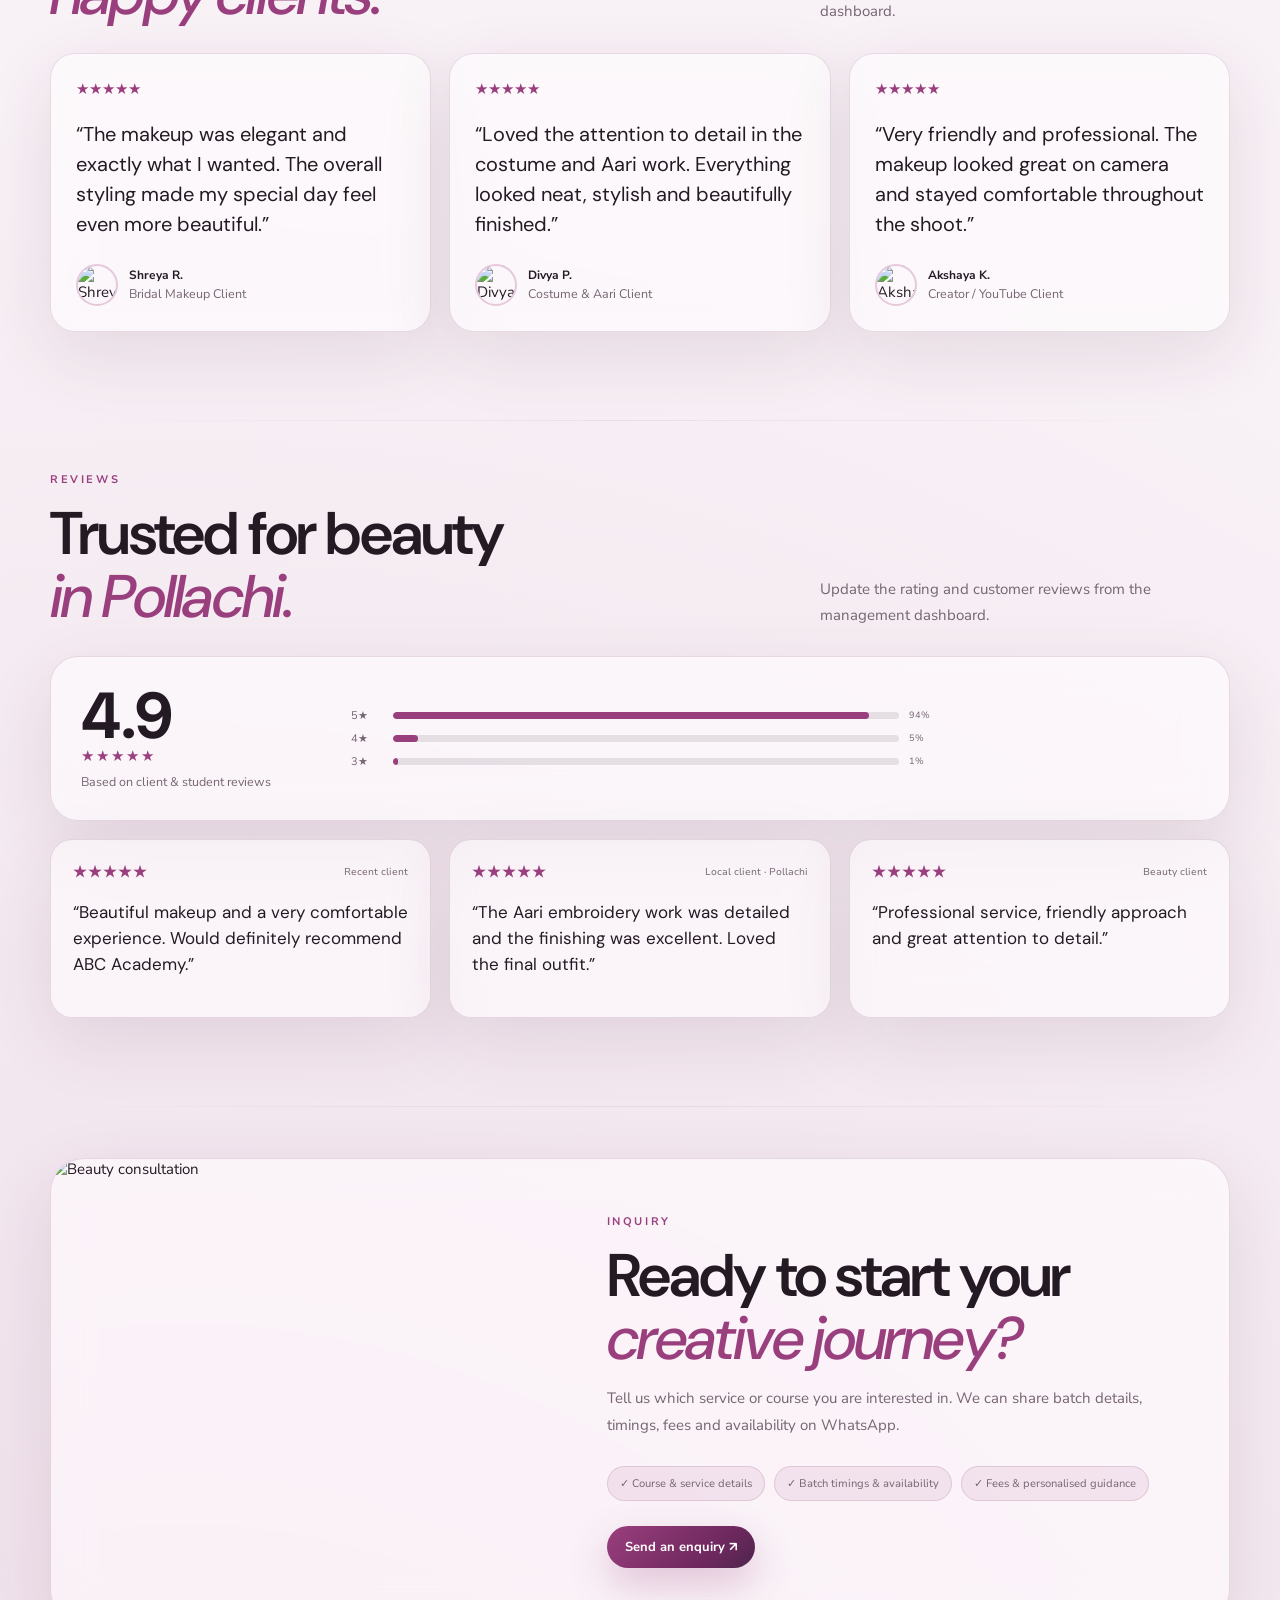
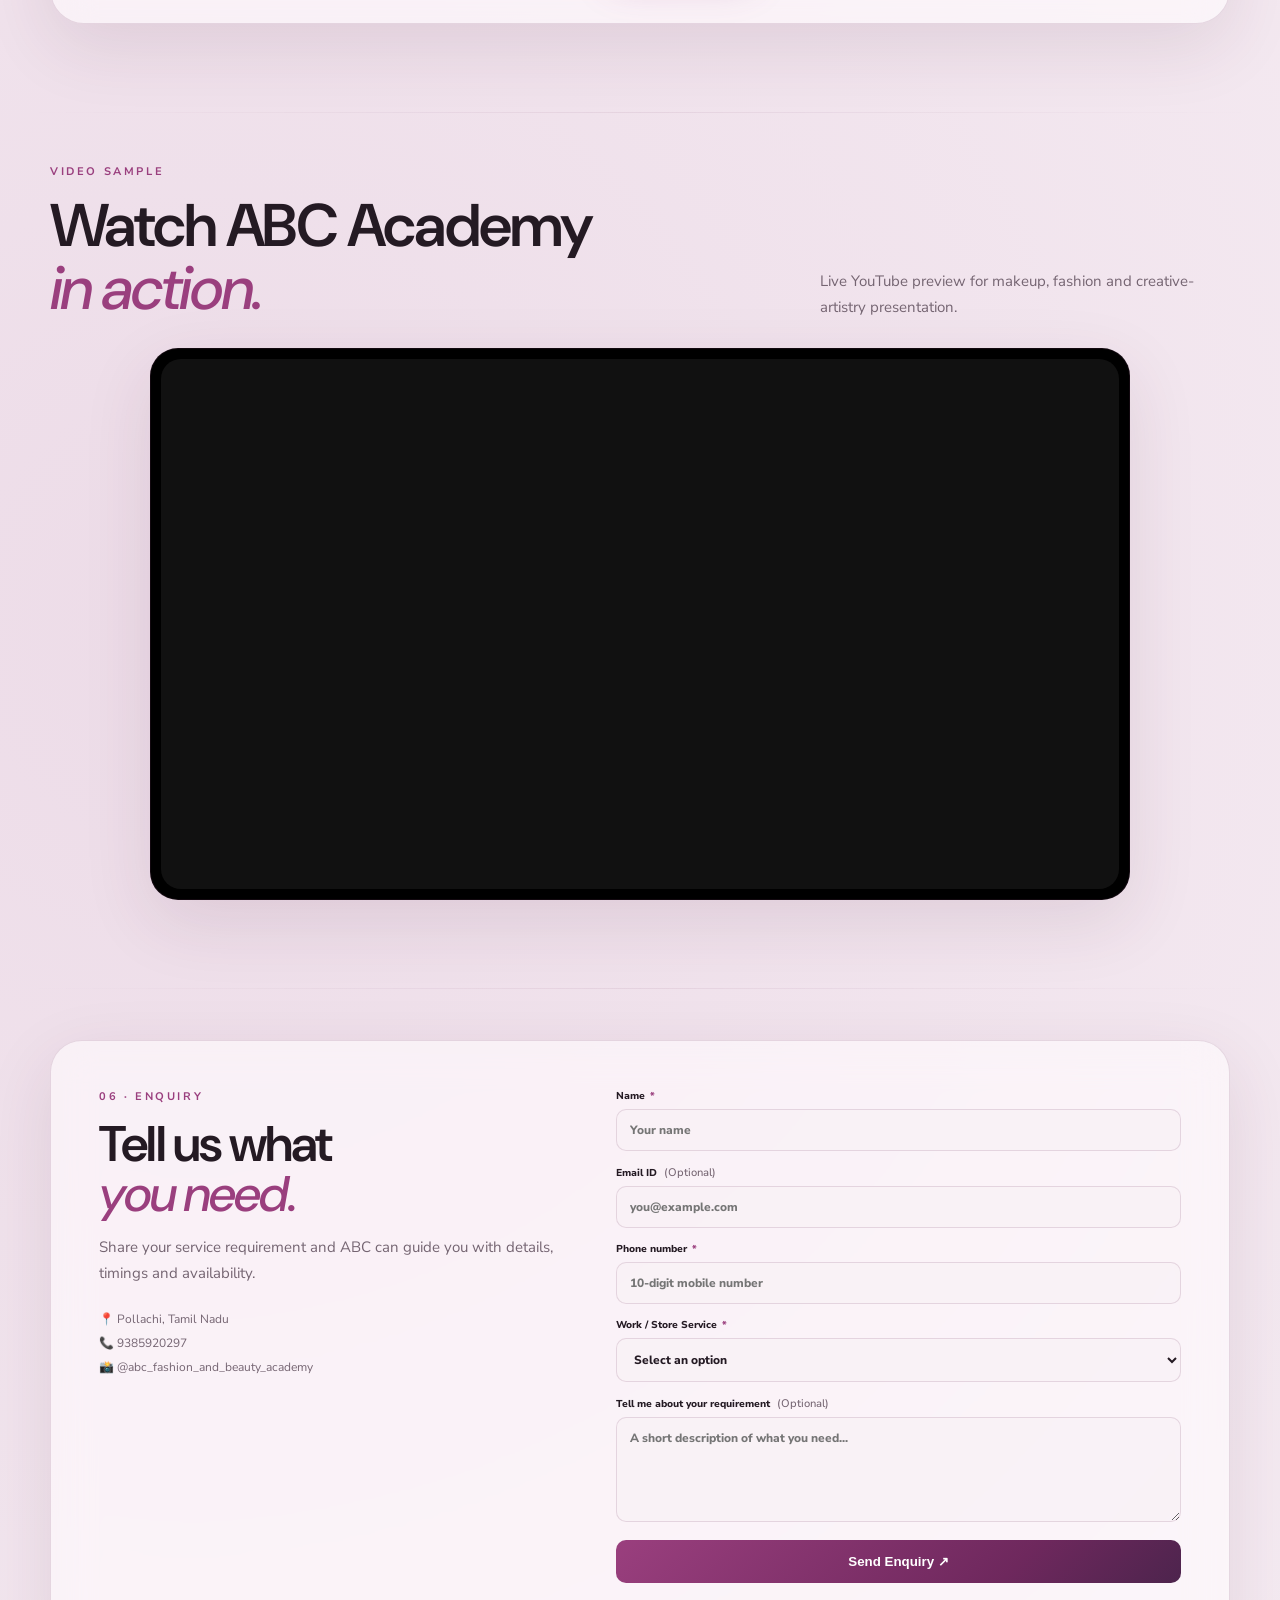
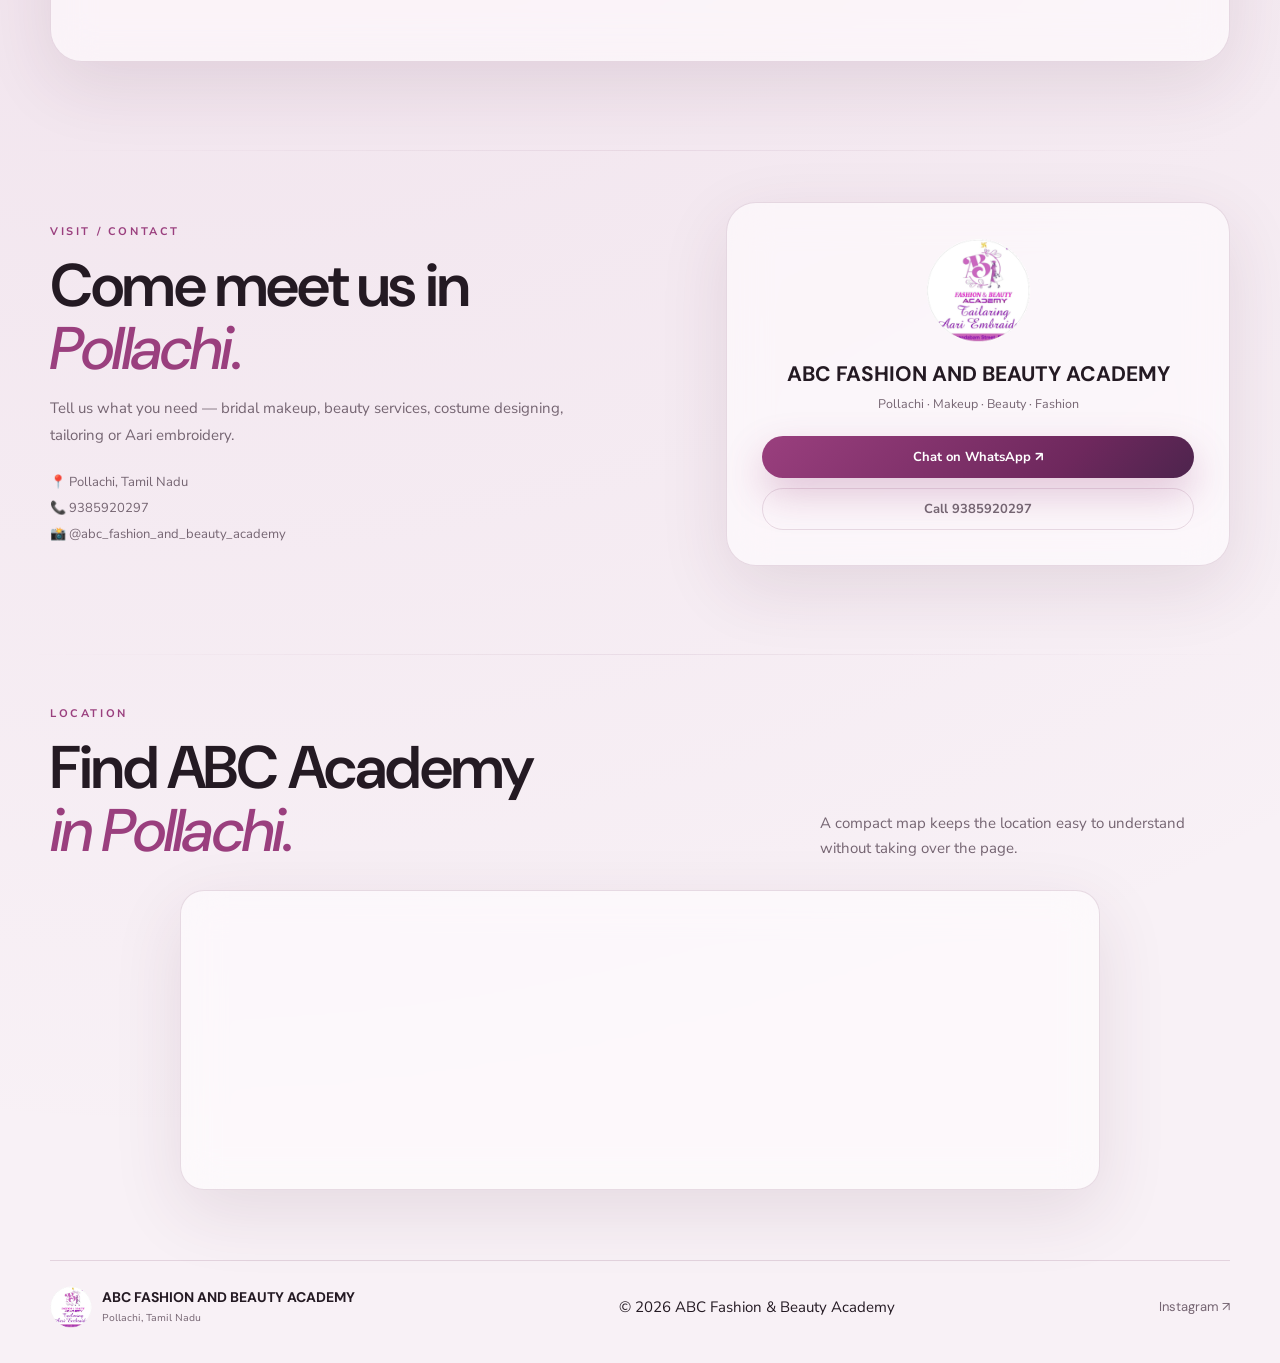
==== commit 38ad52ee: "Update services.html" ====
--- a/services.html
+++ b/services.html
@@ -21,7 +21,7 @@
 <main id="home">
 <section class="hero section reveal">
   <div class="hero-copy">
-    <div class="eyebrow" id="heroEyebrow">ABC FASHION AND BEAUTY ACADEMY · POLLACHI</div>
+    <div class="eyebrow" id="heroEyebrow">ABC FASHION AND BEAUTY ACADEMY · POLLACHI 18</div>
     <h1 id="heroTitle">Beauty, fashion &<br><em>creative artistry.</em></h1>
     <p id="heroCopy">Professional makeup artistry, beauty services, costume designing, tailoring and Aari embroidery — all under one roof in Pollachi.</p>
     <div class="actions"><a class="btn" href="#services">Explore services <span>→</span></a><a class="text-link" href="#contact">Send an enquiry ↗</a></div>
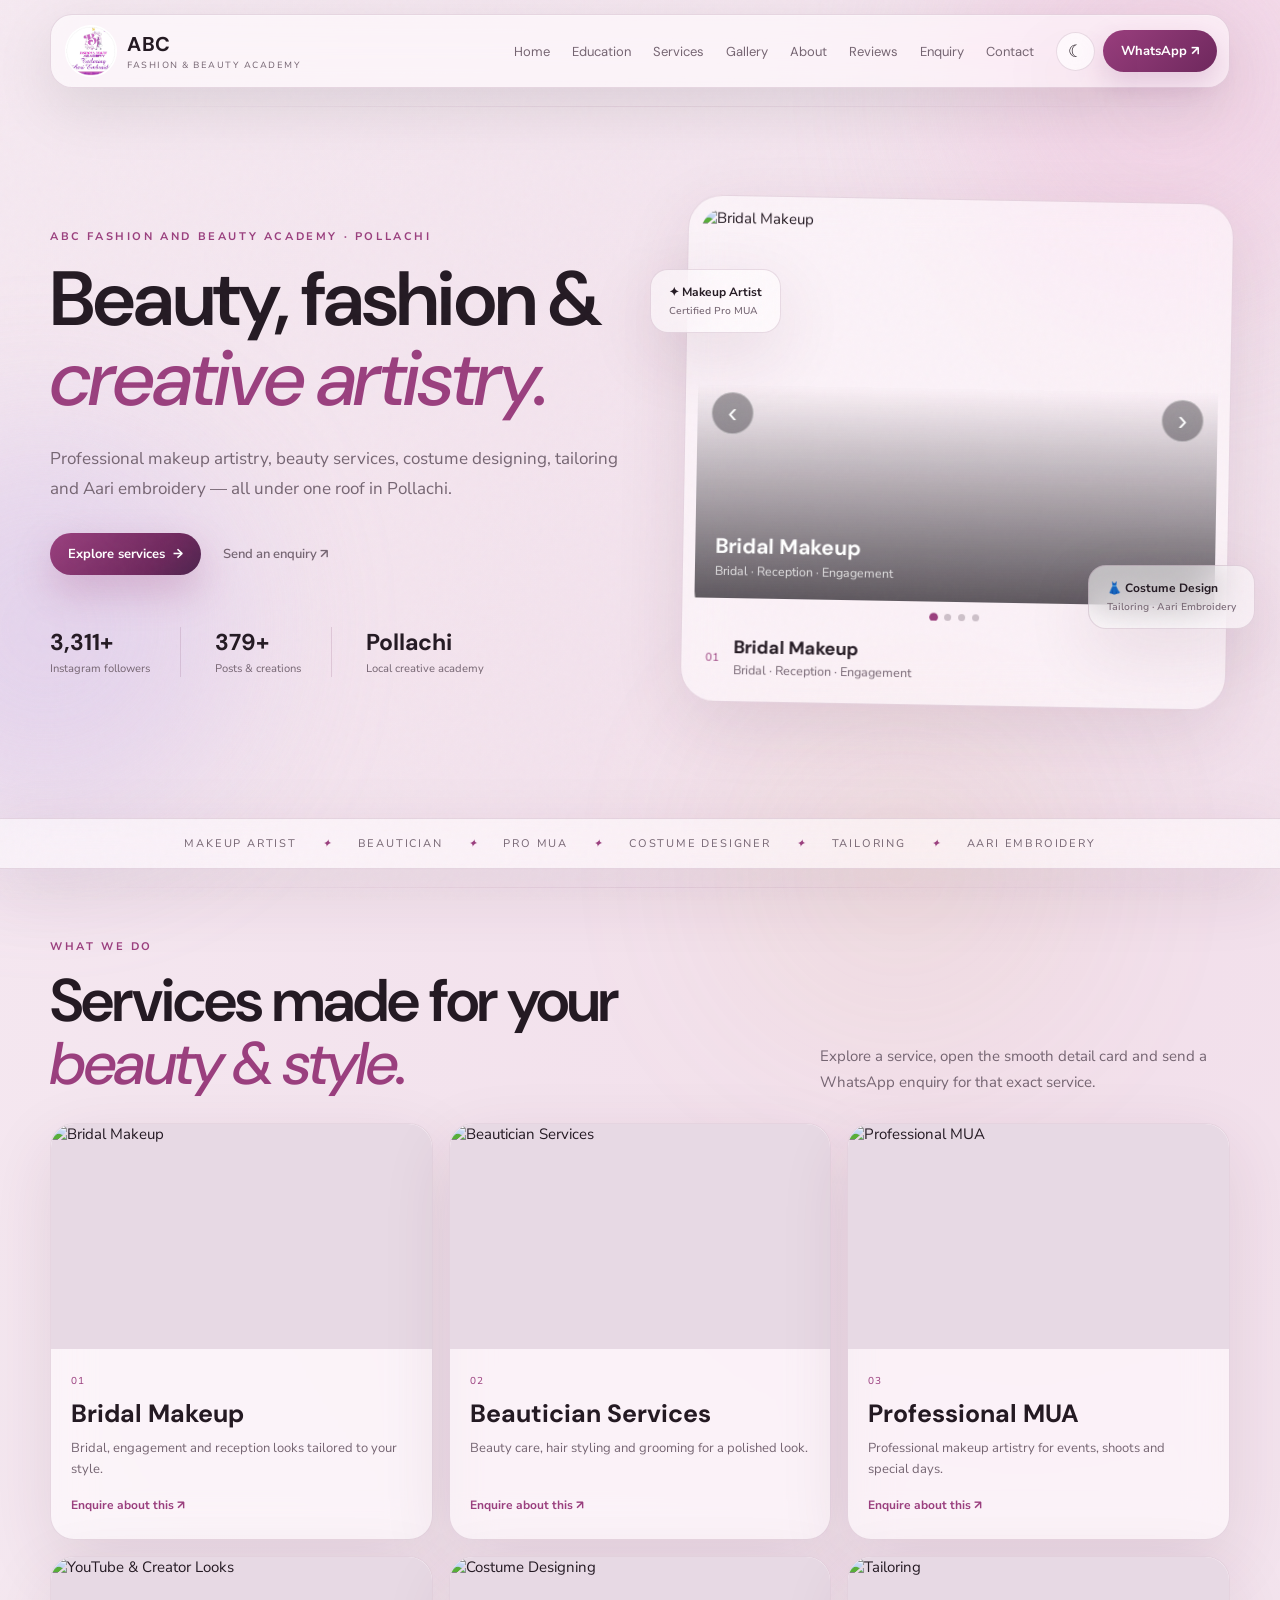
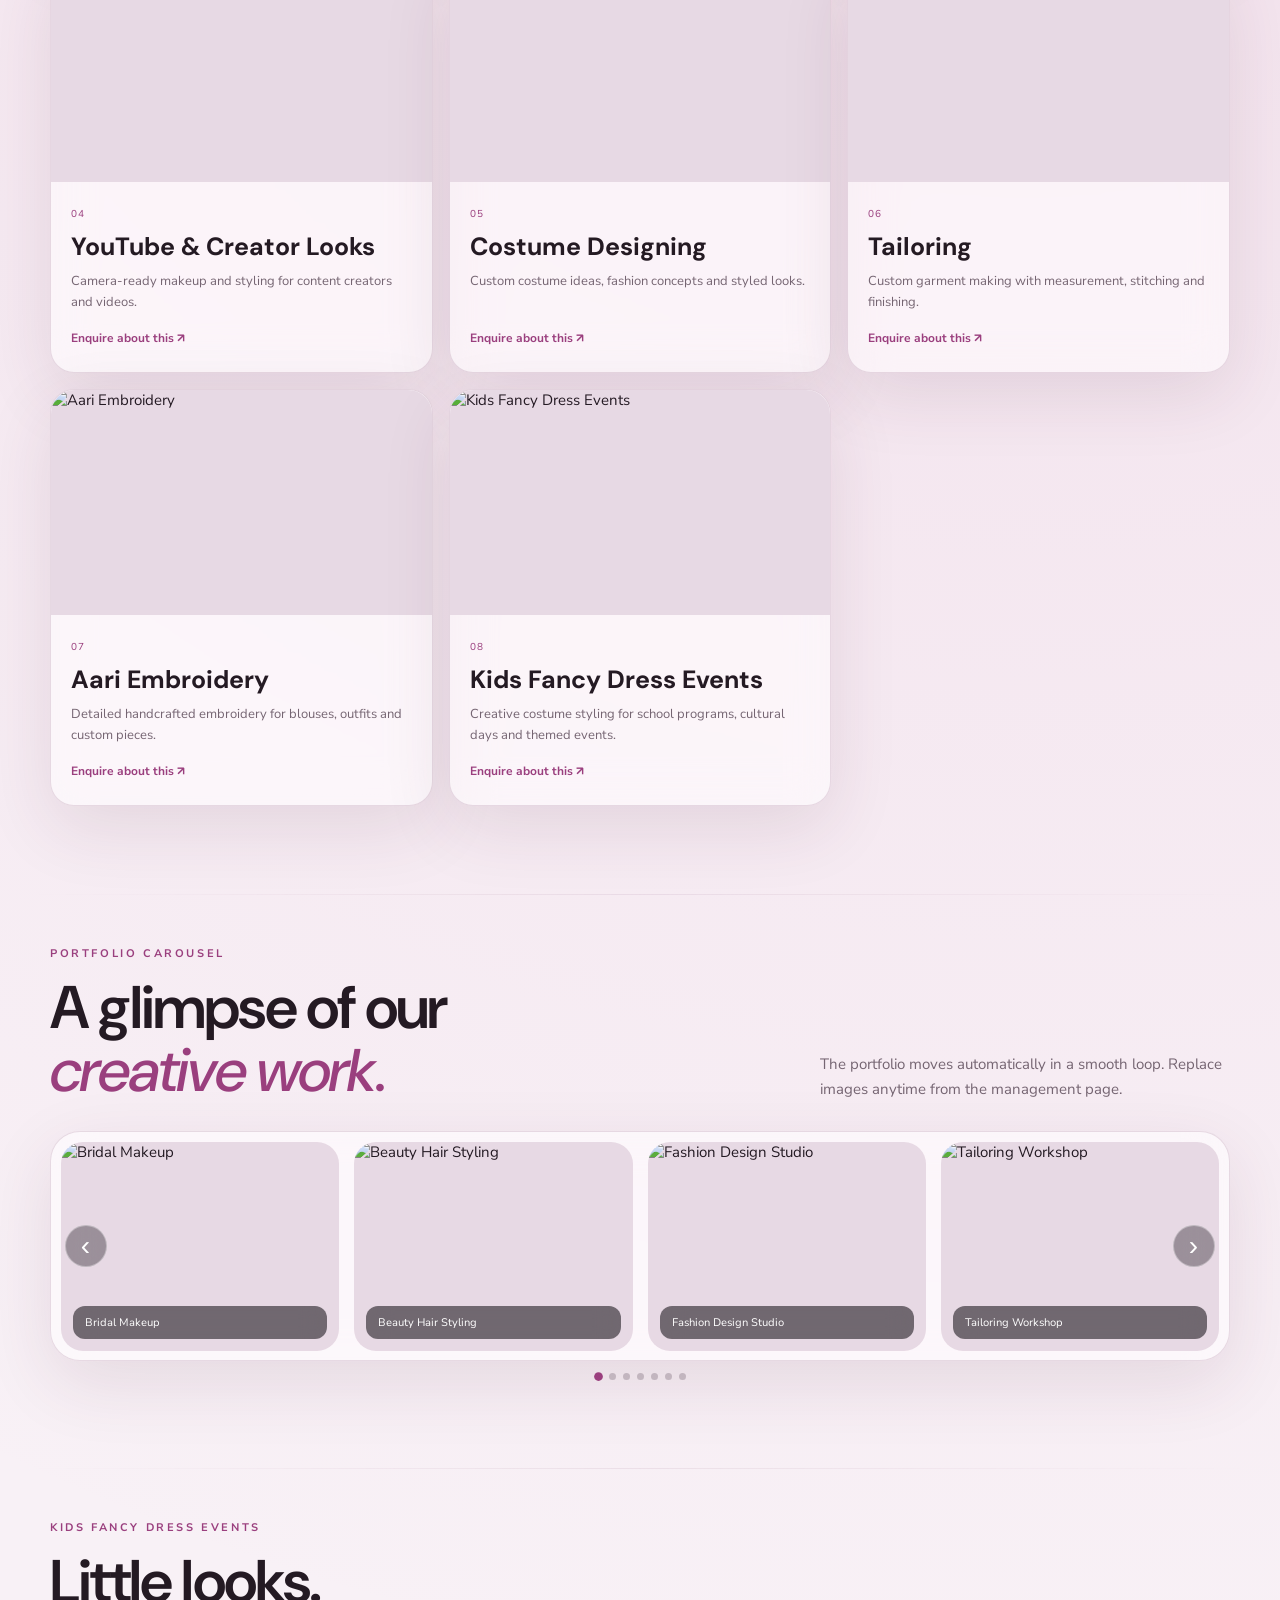
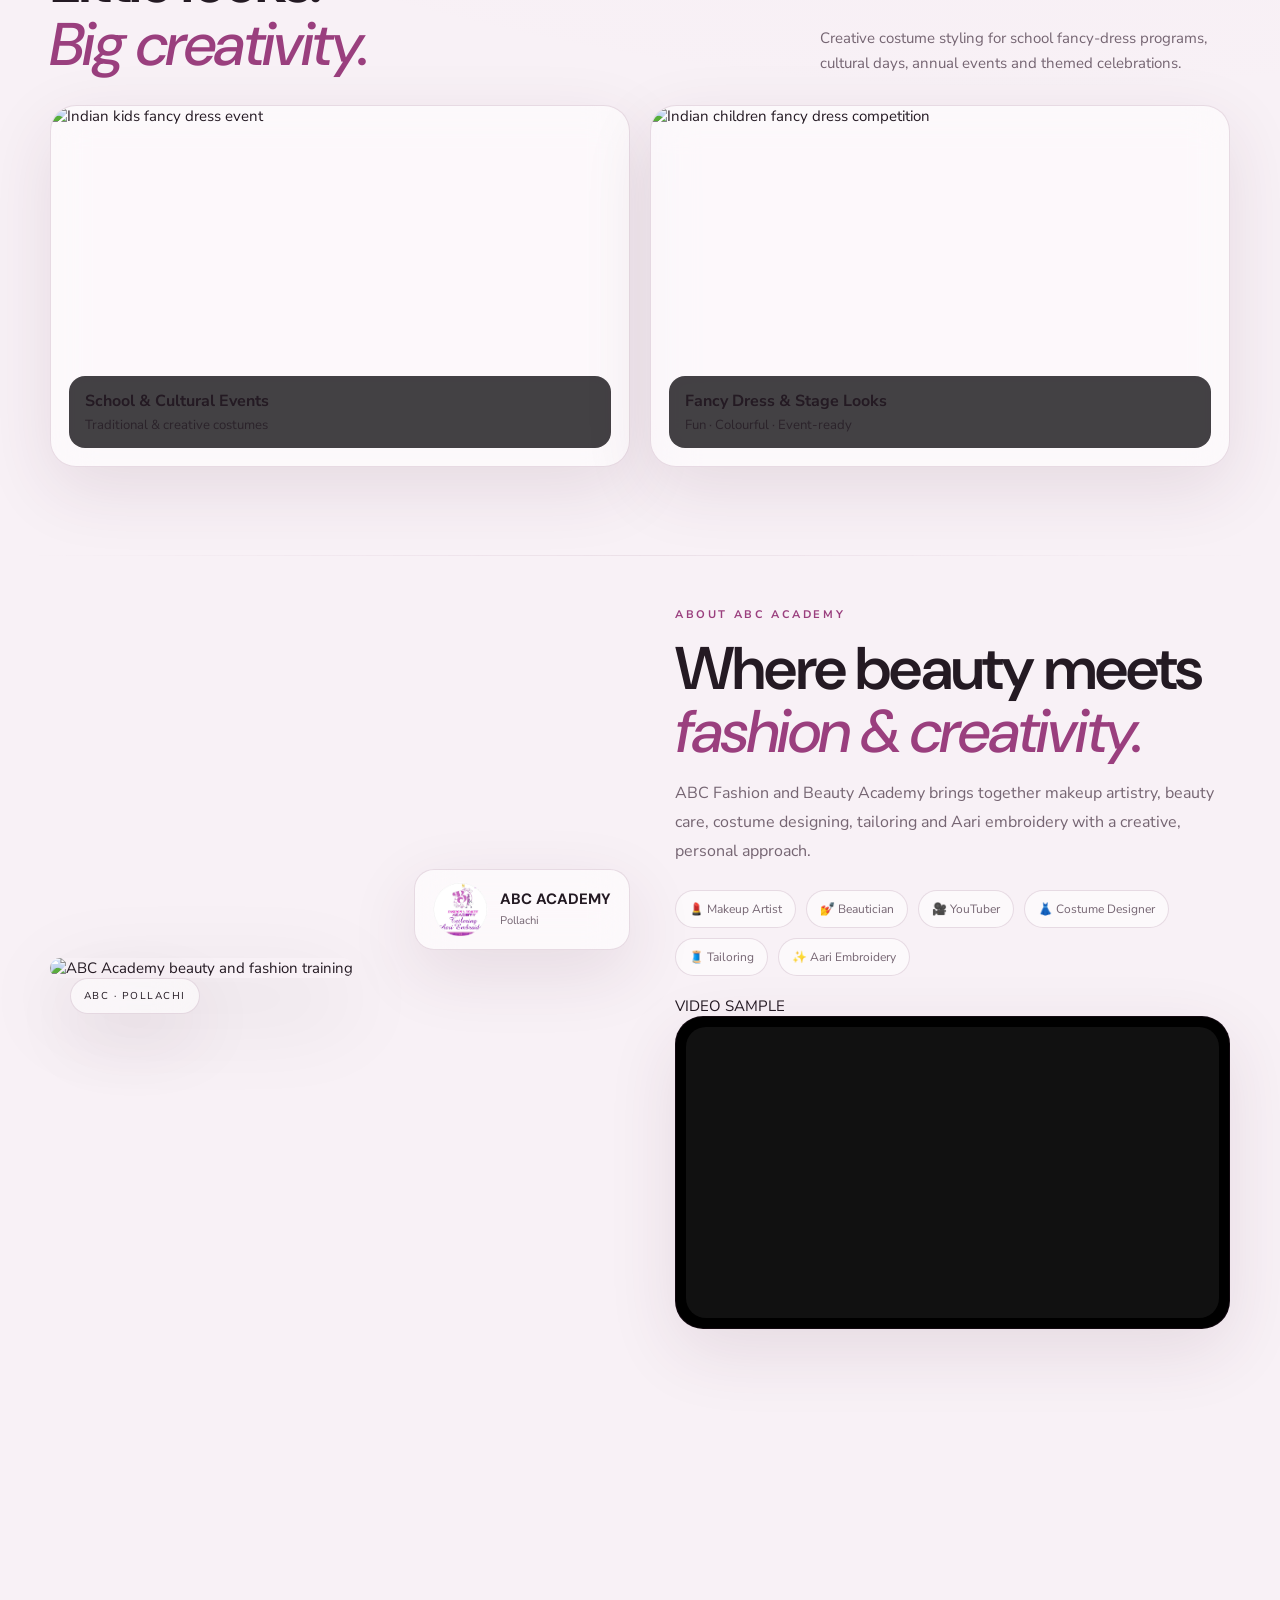
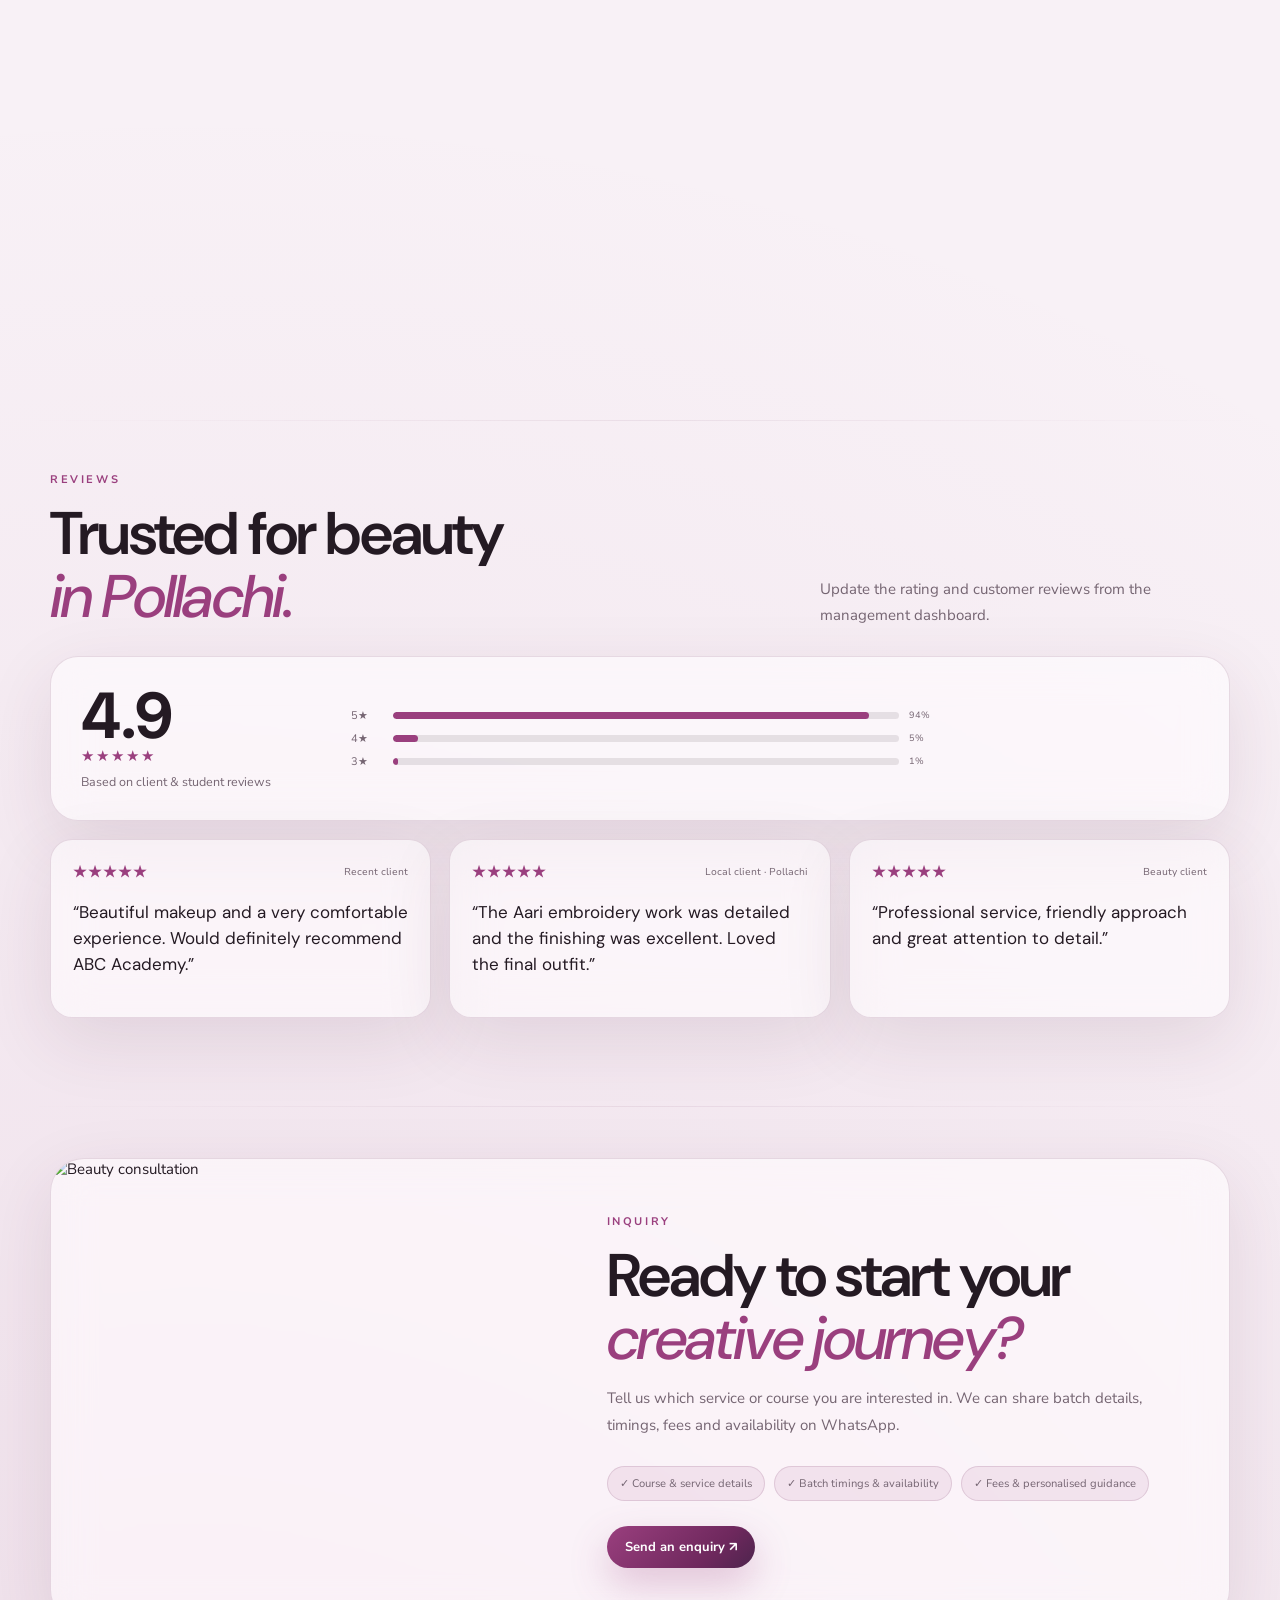
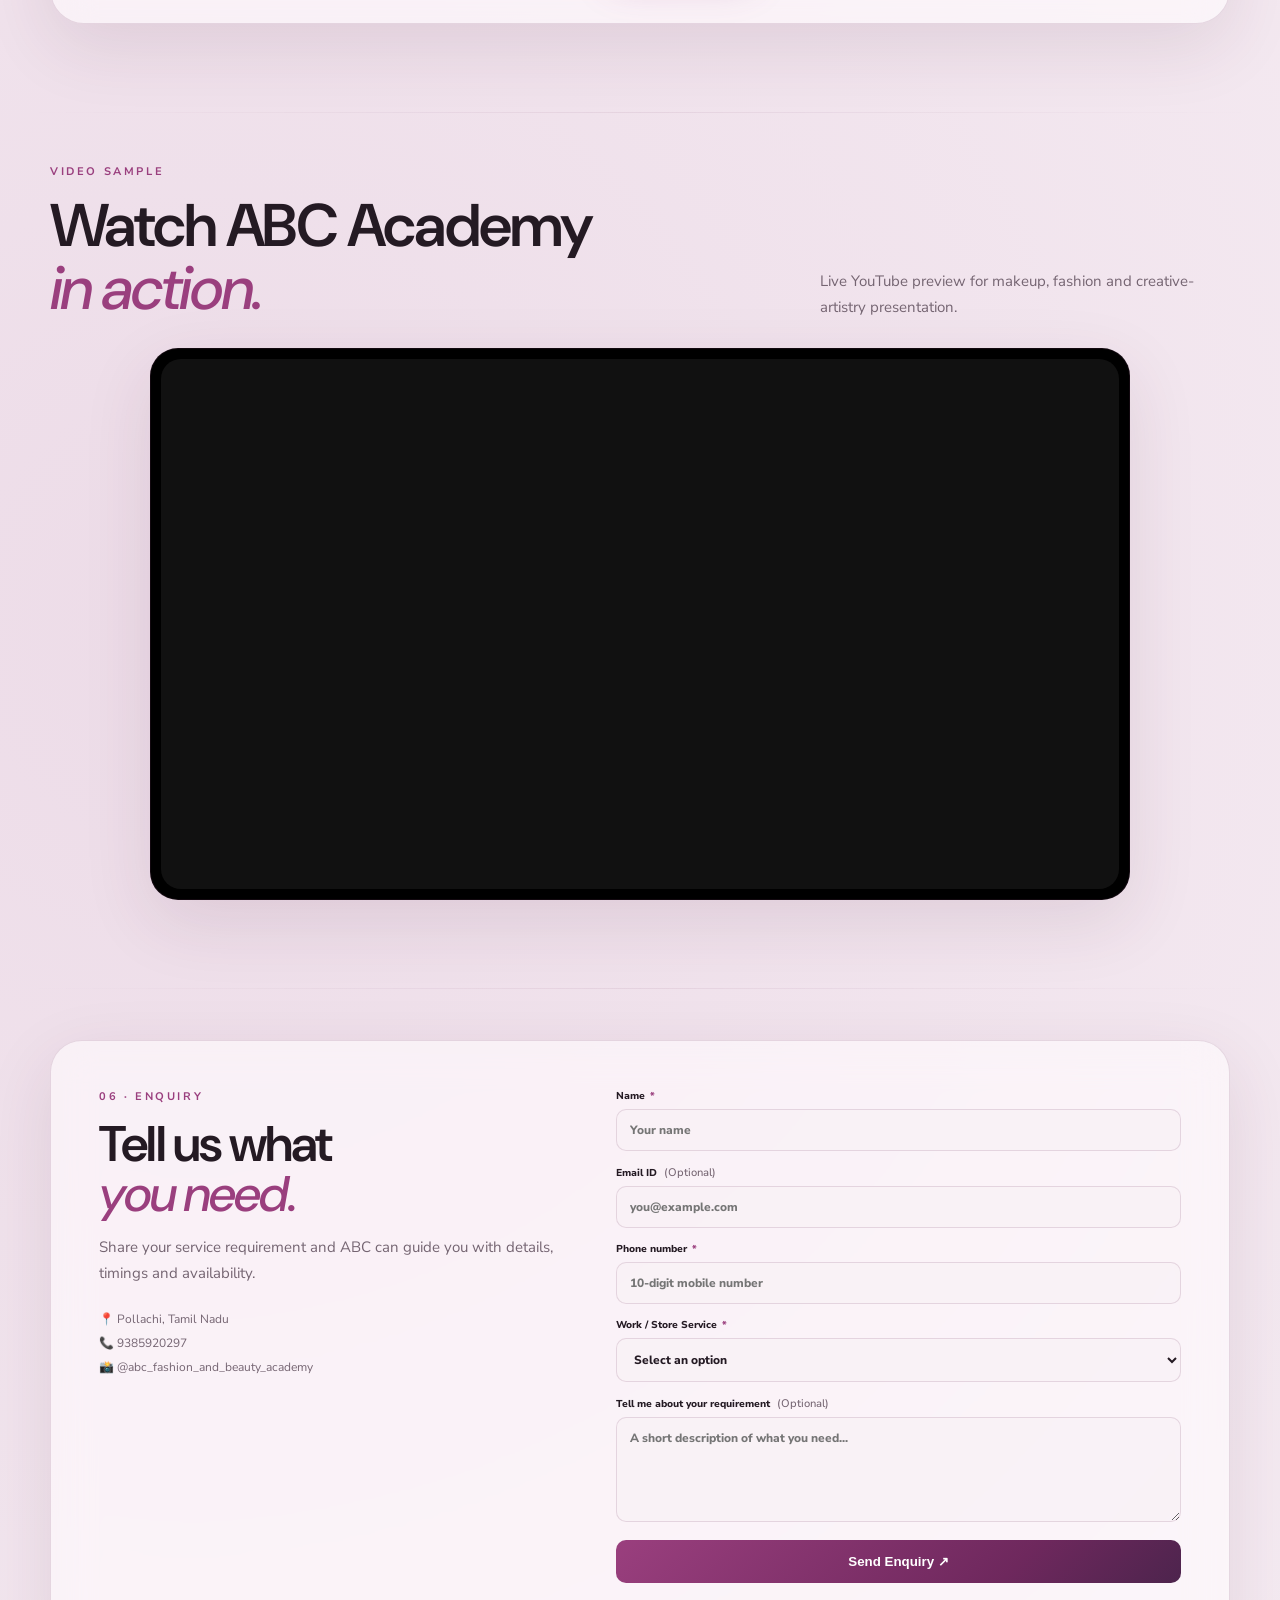
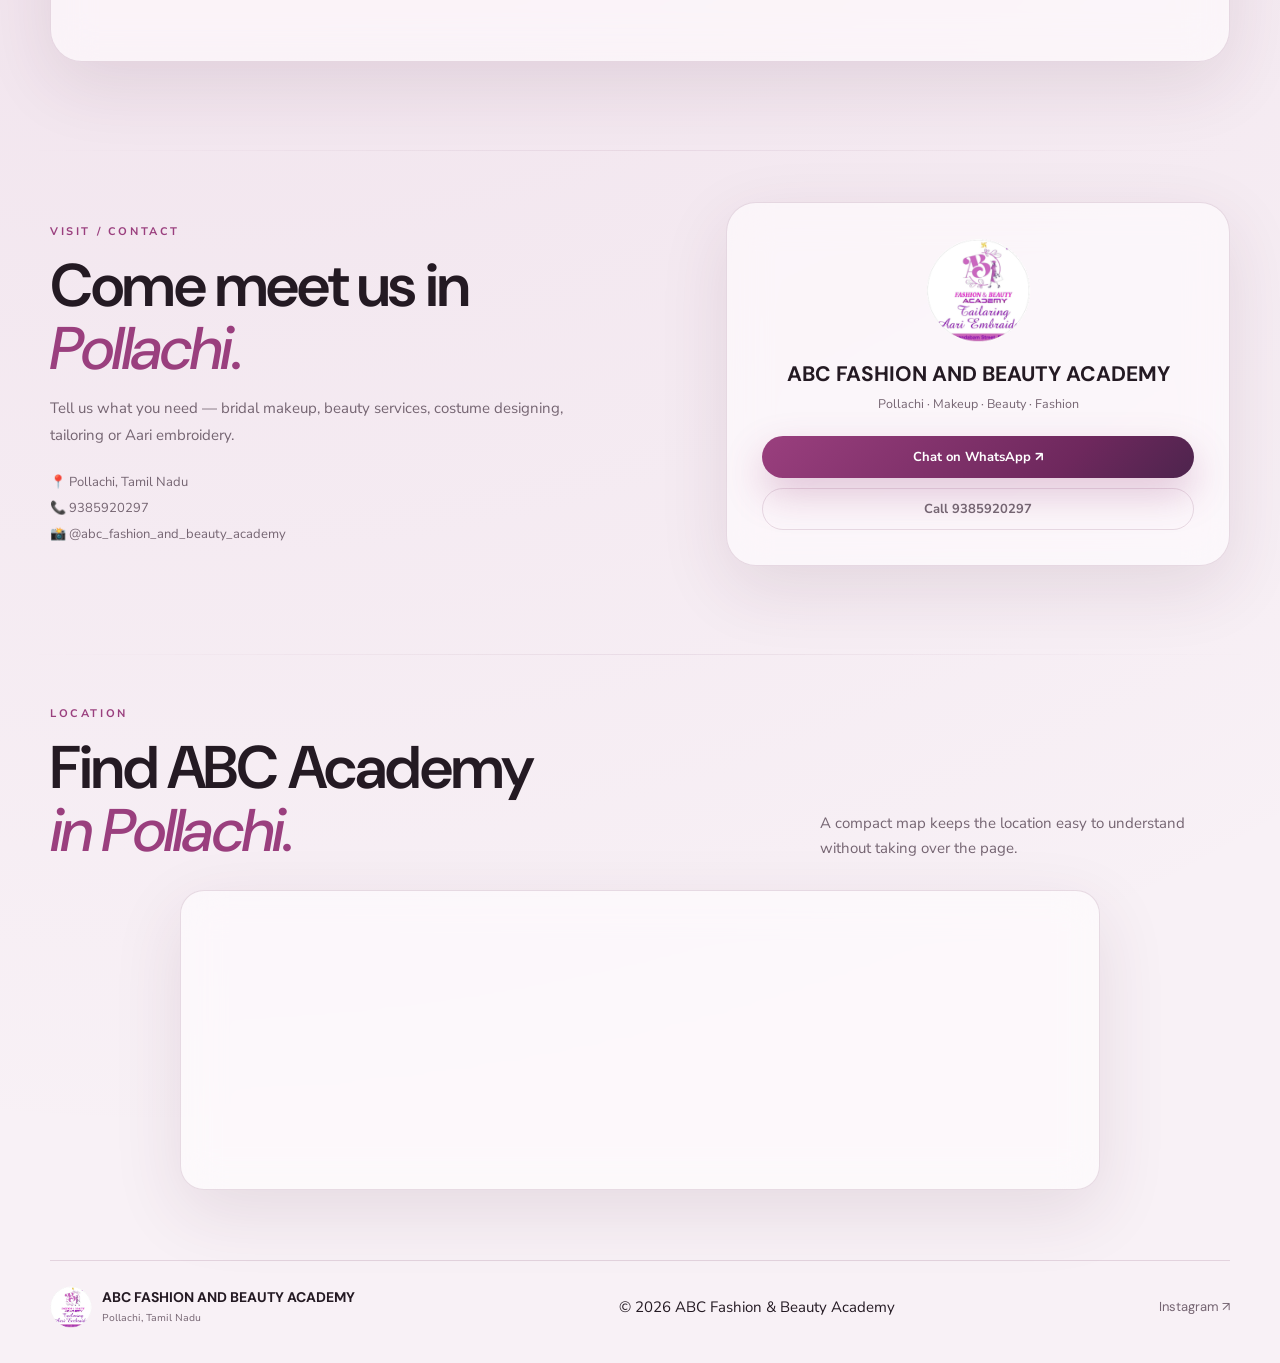
==== commit 2f3ddbbb: "Update services.html" ====
--- a/services.html
+++ b/services.html
@@ -60,7 +60,7 @@
 
 <section id="kids-events" class="section reveal kids-events"><div class="section-head"><div><div class="eyebrow">KIDS FANCY DRESS EVENTS</div><h2>Little looks.<br><em>Big creativity.</em></h2></div><p>Creative costume styling for school fancy-dress programs, cultural days, annual events and themed celebrations.</p></div><div class="kids-grid"><article class="kids-card glass popup-card" data-popup-title="Kids Fancy Dress Events" data-popup-description="Colourful, age-appropriate costume coordination for school programs, cultural events and themed celebrations. Enquire for styling ideas, costume coordination and event-ready finishing." data-popup-image="https://sisjammu.in/images/Interhouse%20Fancy%20Dress%20Competition%20%2811%29.jpeg" data-popup-action="Enquire on WhatsApp"><img src="https://sisjammu.in/images/Interhouse%20Fancy%20Dress%20Competition%20%2811%29.jpeg" alt="Indian kids fancy dress event" loading="lazy"><div><b>School & Cultural Events</b><span>Traditional & creative costumes</span></div></article><article class="kids-card glass popup-card" data-popup-title="Creative Kids Styling" data-popup-description="Fun themed looks with simple hair, costume and stage-ready finishing designed for children." data-popup-image="https://www.stjosephbharariwal.com/assets/img/fancydress.jpg" data-popup-action="Enquire on WhatsApp"><img src="https://www.stjosephbharariwal.com/assets/img/fancydress.jpg" alt="Indian children fancy dress competition" loading="lazy"><div><b>Fancy Dress & Stage Looks</b><span>Fun · Colourful · Event-ready</span></div></article></div></section><section id="about" class="section about reveal">
   <div class="about-image">
-    <img id="aboutImage" src="https://res.cloudinary.com/dtz0urit6/image/upload/q_auto:best,f_jpg/cloudinary-tools-uploads/kfowtymhkbtbhccnp1tk" alt="ABC Academy beauty and fashion training">
+    <img id="aboutImage" src="assets/logo.png" alt="ABC Academy beauty and fashion training">
     <div class="image-tag glass">ABC · POLLACHI</div>
     <div class="logo-card glass"><img id="aboutLogo" src="assets/logo.png" alt="ABC logo"><div><b>ABC ACADEMY</b><span id="aboutLocation">Pollachi</span></div></div>
   </div>
